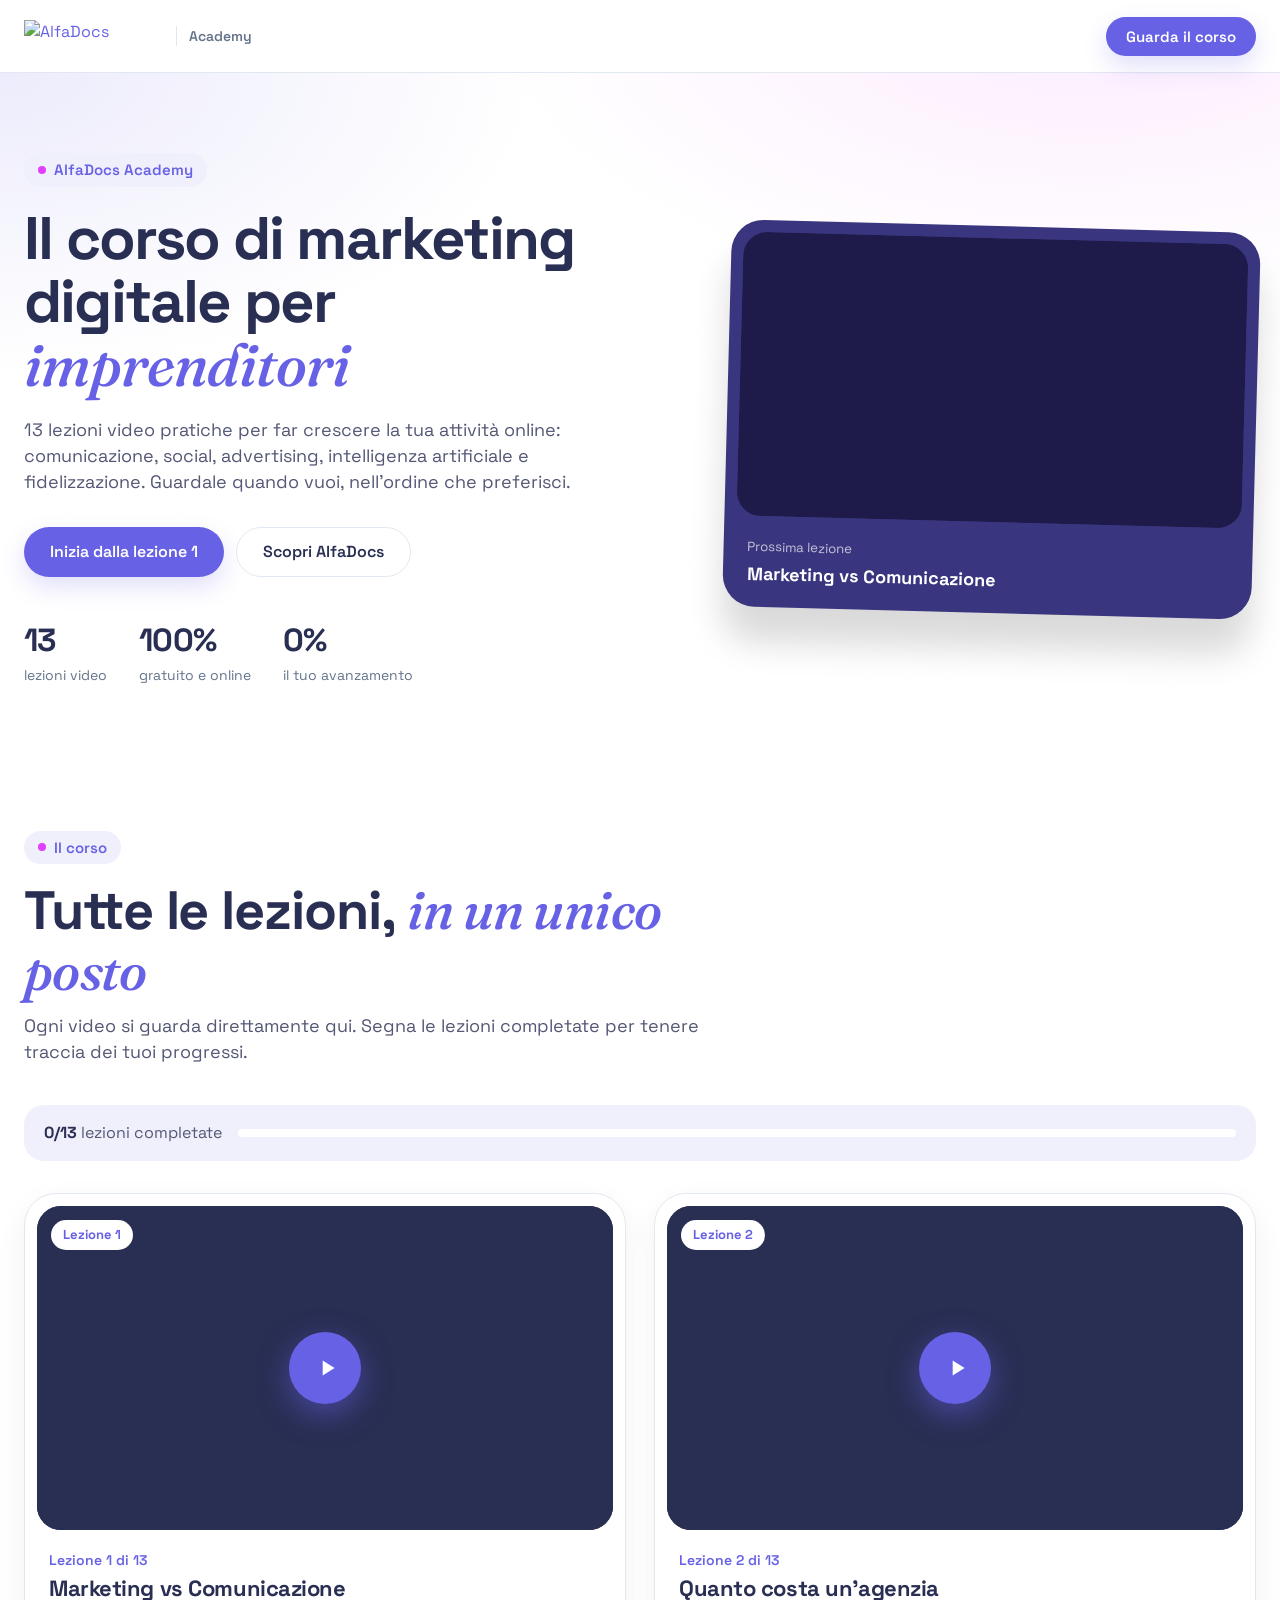
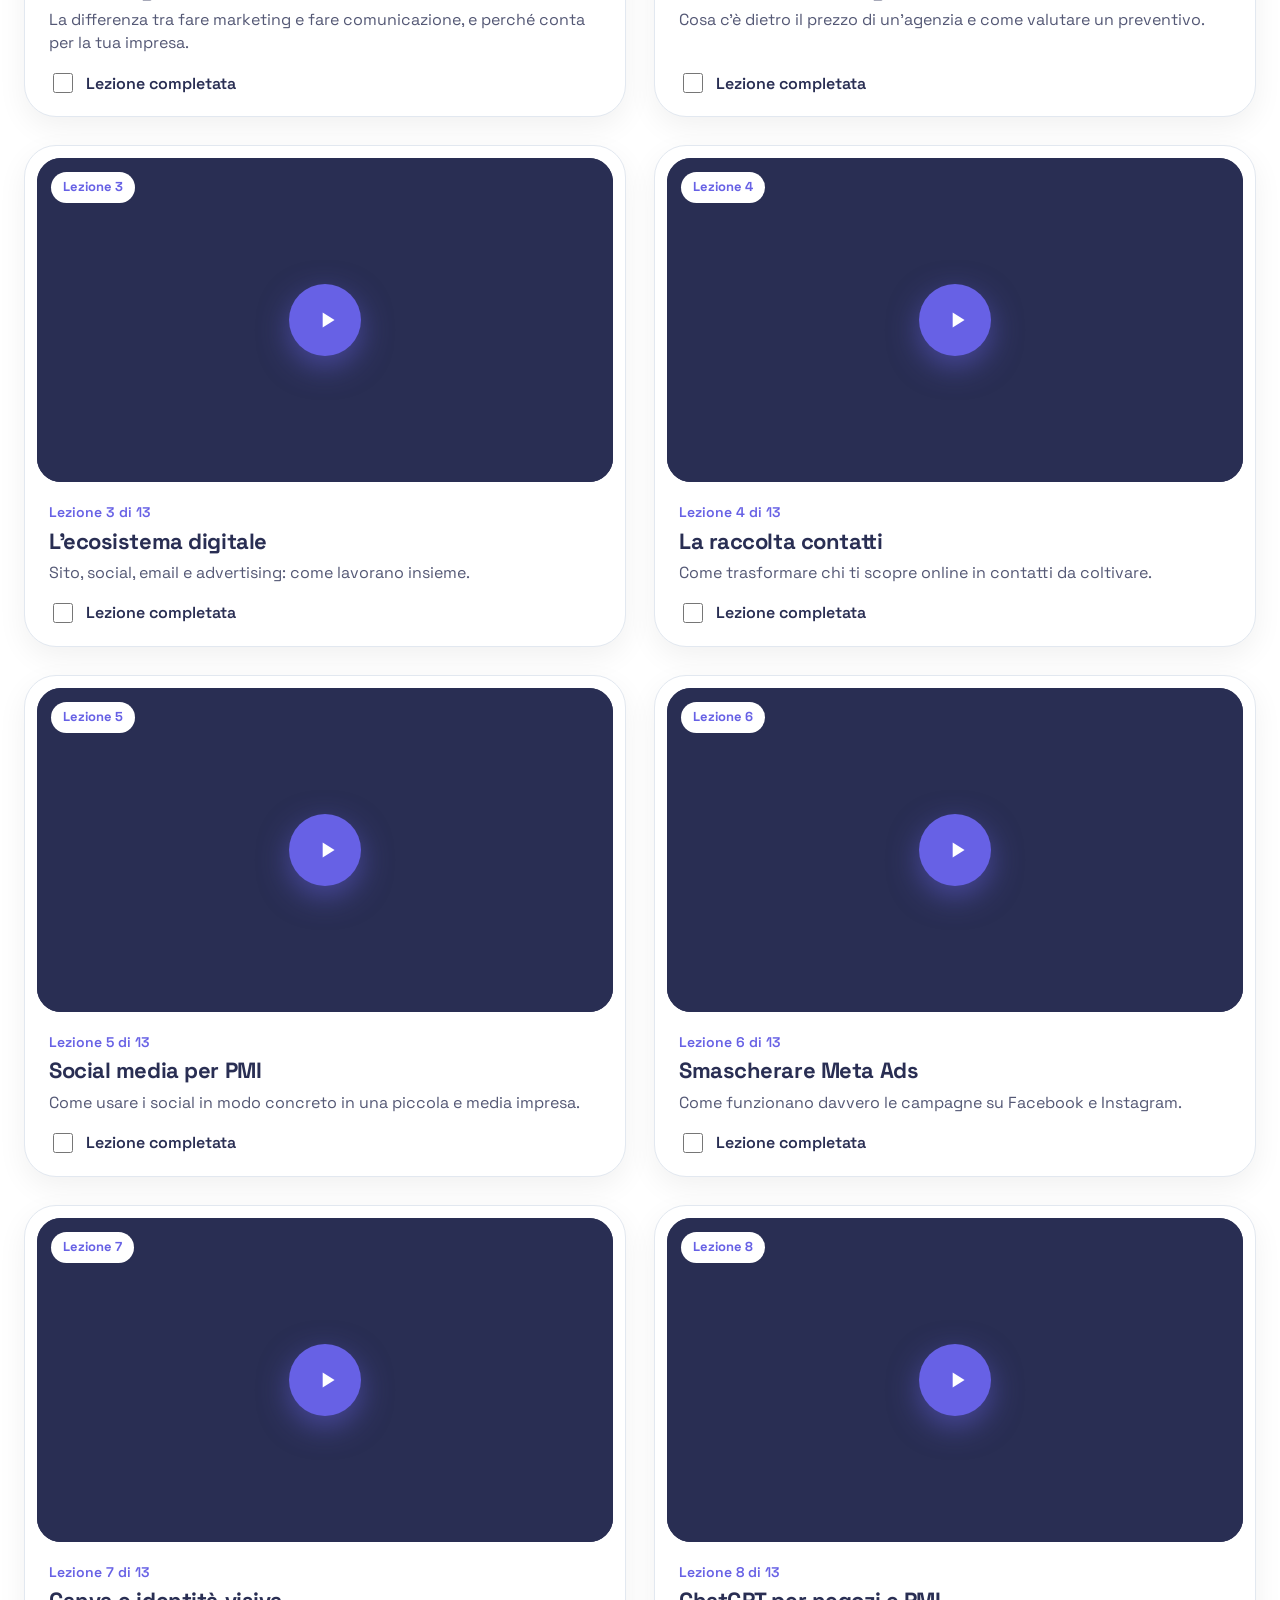
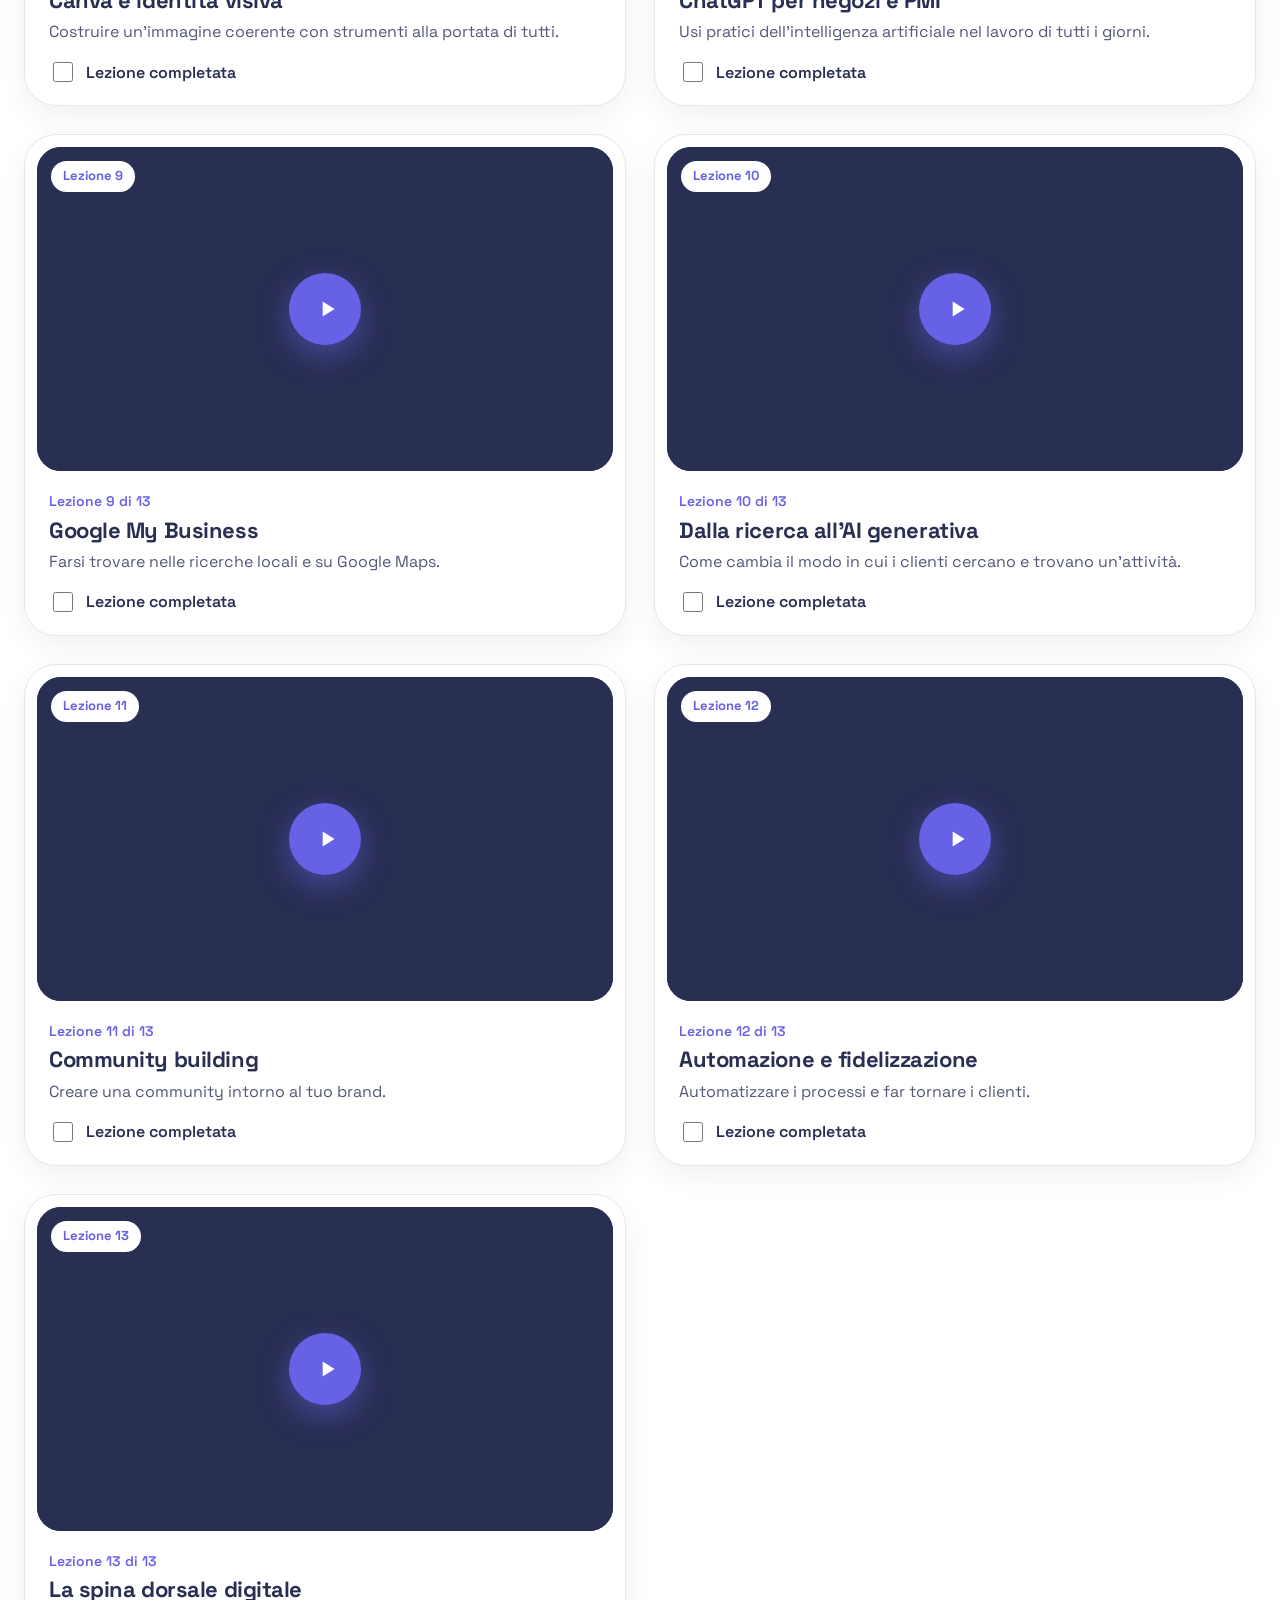
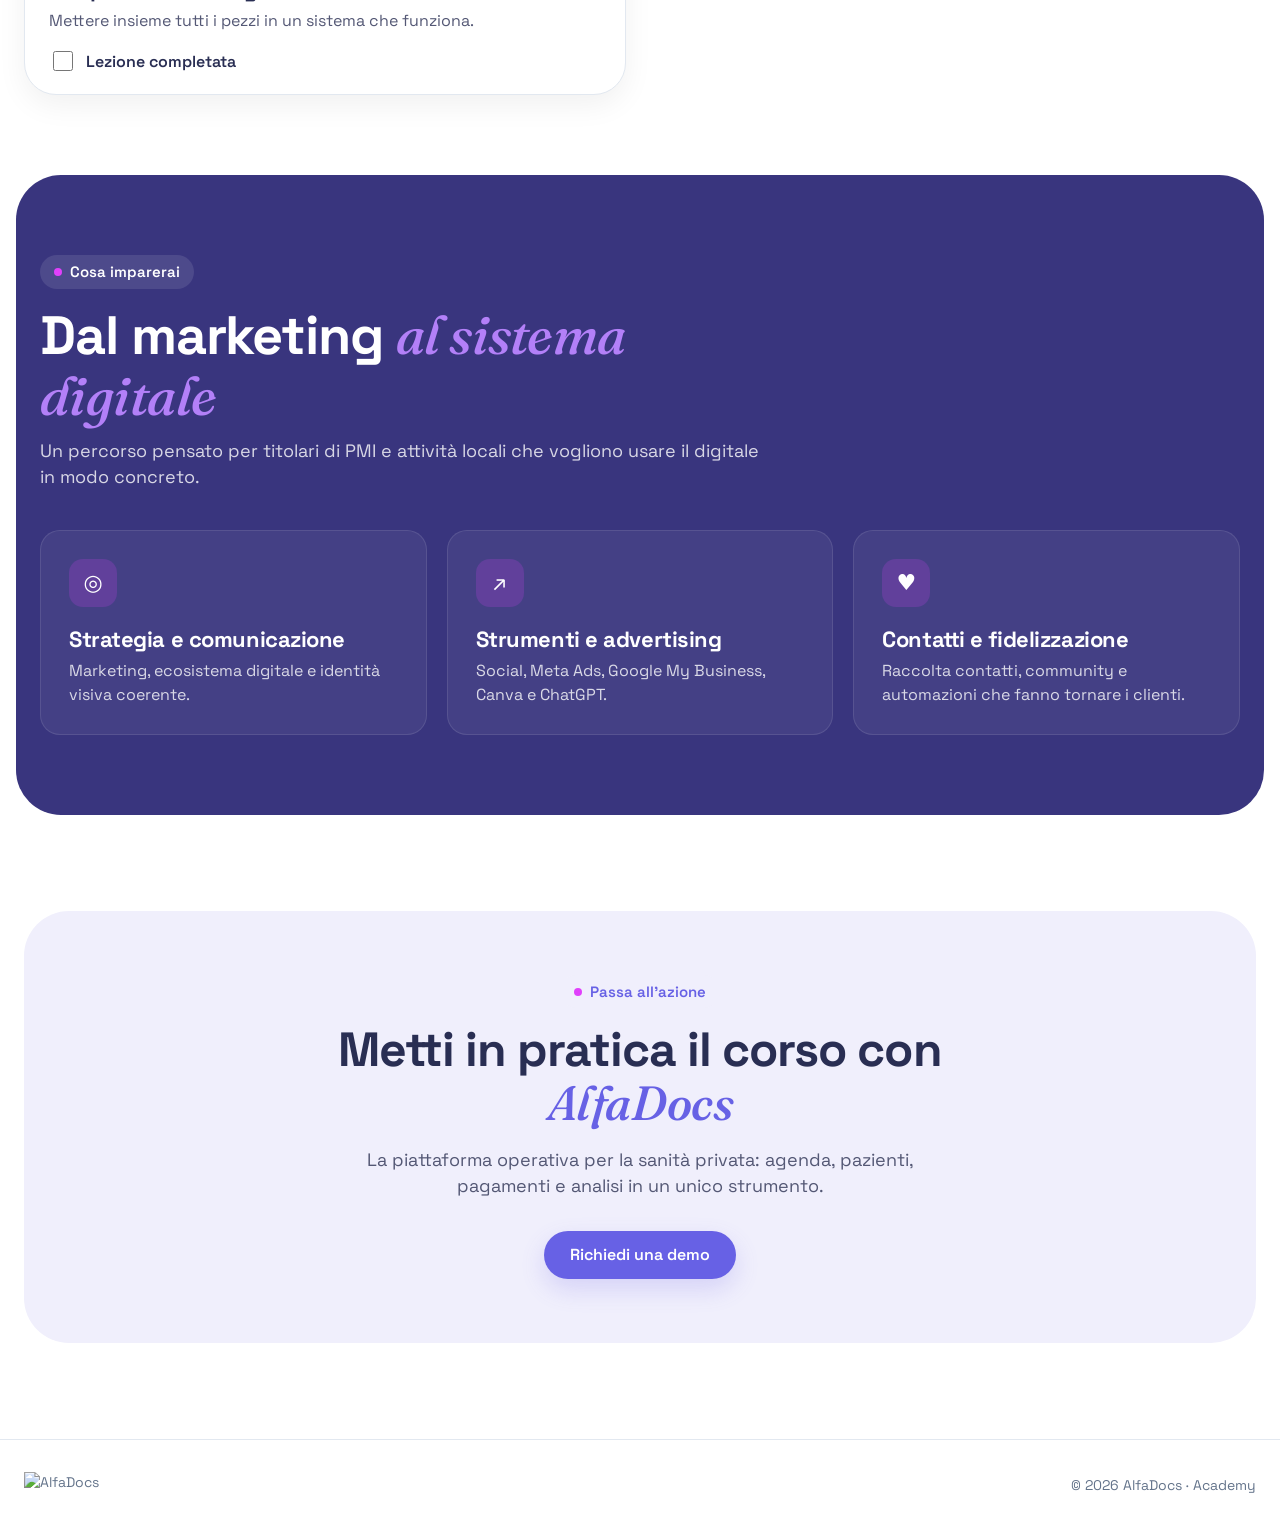
==== index.html @ 6ca92288 "Add files via upload" ====
<!doctype html>
<html lang="it">
<head>
<meta charset="utf-8">
<meta name="viewport" content="width=device-width, initial-scale=1">
<title>AlfaDocs Academy · Corso per imprenditori</title>
<meta name="description" content="Il corso AlfaDocs per imprenditori: 13 lezioni video di marketing digitale in un'unica pagina.">
<link rel="preconnect" href="https://fonts.googleapis.com">
<link rel="preconnect" href="https://fonts.gstatic.com" crossorigin>
<link href="https://fonts.googleapis.com/css2?family=Fraunces:ital,opsz,wght@0,9..144,400..700;1,9..144,400..700&family=Space+Grotesk:wght@400;500;600;700&display=swap" rel="stylesheet">
<style>
/* Design token presi da alfadocs.com (template_theme.min.css) */
:root{
  --ad-primary:#6761e5; --ad-accent:#e040fb; --ad-hover:#b380f8;
  --ad-navy:#292e53; --ad-deep-purple:#39357e; --ad-lilac-bg:#f0effc;
  --ad-text-body:#545875; --ad-text-muted:#64748b; --ad-border:#e2e8f0;
  --font-sans:"Space Grotesk",ui-sans-serif,system-ui,-apple-system,sans-serif;
  --font-serif:"Fraunces",ui-serif,Georgia,serif;
  --radius-sm:8px; --radius-md:15px; --radius-lg:20px; --radius-xl:32px; --radius-section:45px;
  --shadow-card:0 10px 30px rgba(0,0,0,.06); --shadow-hover:0 20px 40px rgba(103,97,229,.12);
  --shadow-hero:0 35px 35px rgba(0,0,0,.15); --shadow-cta:0 10px 25px rgba(103,97,229,.2);
  --ease-out:cubic-bezier(.16,1,.3,1); --container:1280px;
}
*,*::before,*::after{box-sizing:border-box}
html{scroll-behavior:smooth}
body{margin:0;background:#fff;color:var(--ad-text-body);font-family:var(--font-sans);font-size:16px;line-height:1.45;-webkit-font-smoothing:antialiased;overflow-x:hidden}
img{display:block;max-width:100%;height:auto}
a{color:var(--ad-primary);text-decoration:none}
h1,h2,h3{color:var(--ad-navy);font-weight:700;letter-spacing:-.02em;line-height:1.1;margin:0}
em.serif{font-family:var(--font-serif);font-style:italic;font-weight:500;color:var(--ad-primary);letter-spacing:-.01em}
.container{max-width:var(--container);margin:0 auto;padding:0 24px}
.eyebrow{display:inline-flex;align-items:center;gap:8px;font-size:15px;font-weight:600;color:var(--ad-primary);background:var(--ad-lilac-bg);padding:6px 14px;border-radius:999px}
.eyebrow::before{content:"";width:8px;height:8px;border-radius:50%;background:var(--ad-accent)}
.btn{display:inline-flex;align-items:center;justify-content:center;gap:8px;font:600 16px/1 var(--font-sans);padding:16px 26px;border-radius:999px;border:0;cursor:pointer;transition:background .25s,transform .25s var(--ease-out),box-shadow .25s}
.btn--primary{background:var(--ad-primary);color:#fff;box-shadow:var(--shadow-cta)}
.btn--primary:hover{background:var(--ad-hover);color:#fff;transform:translateY(-2px)}
.btn--ghost{background:#fff;color:var(--ad-navy);border:1px solid var(--ad-border)}
.btn--ghost:hover{background:var(--ad-lilac-bg)}
.btn--light{background:#fff;color:var(--ad-deep-purple)}
.btn--light:hover{background:var(--ad-lilac-bg)}
:focus-visible{outline:2px solid var(--ad-primary);outline-offset:3px;border-radius:var(--radius-sm)}

/* Header */
.header{position:sticky;top:0;z-index:50;background:rgba(255,255,255,.9);backdrop-filter:blur(10px);border-bottom:1px solid var(--ad-border)}
.header__inner{display:flex;align-items:center;justify-content:space-between;height:72px}
.header__brand{display:flex;align-items:center;gap:12px}
.header__brand span{font-size:14px;font-weight:600;color:var(--ad-text-muted);padding-left:12px;border-left:1px solid var(--ad-border)}
.header .btn{padding:12px 20px;font-size:15px}

/* Hero */
.hero{padding:80px 0 64px;background:radial-gradient(1000px 500px at 85% -10%,rgba(224,64,251,.10),transparent 60%),radial-gradient(900px 500px at 0% 0%,rgba(103,97,229,.12),transparent 60%)}
.hero__grid{display:grid;grid-template-columns:1.1fr .9fr;gap:56px;align-items:center}
.hero h1{font-size:clamp(40px,6vw,60px);line-height:1.05;letter-spacing:-.03em;margin:20px 0}
.hero p.lead{font-size:18px;max-width:560px;margin:0 0 32px}
.hero__ctas{display:flex;flex-wrap:wrap;gap:12px}
.stats{display:flex;flex-wrap:wrap;gap:32px;margin-top:40px}
.stat strong{display:block;font-size:32px;color:var(--ad-navy);letter-spacing:-.02em}
.stat span{font-size:14px;color:var(--ad-text-muted)}
.hero__card{background:var(--ad-deep-purple);border-radius:var(--radius-xl);padding:12px;box-shadow:var(--shadow-hero);transform:rotate(1.5deg)}
.hero__card .thumb{border-radius:24px;overflow:hidden;aspect-ratio:16/9;background:#1e1b4b center/cover no-repeat;position:relative}
.hero__card .meta{color:#fff;padding:18px 12px 8px}
.hero__card .meta small{color:rgba(255,255,255,.7)}
.hero__card .meta b{display:block;font-size:18px;margin-top:4px}

/* Corso */
.course{padding:80px 0}
.section-head{max-width:720px;margin-bottom:40px}
.section-head h2{font-size:clamp(32px,4.5vw,54px);margin:16px 0 12px}
.section-head p{font-size:18px;margin:0}
.course__bar{display:flex;flex-wrap:wrap;gap:16px;align-items:center;justify-content:space-between;background:var(--ad-lilac-bg);border-radius:var(--radius-lg);padding:16px 20px;margin-bottom:32px}
.course__bar b{color:var(--ad-navy)}
.progress{flex:1;min-width:160px;height:8px;background:#fff;border-radius:999px;overflow:hidden}
.progress div{height:100%;width:0;background:linear-gradient(90deg,var(--ad-primary),var(--ad-accent));transition:width .5s var(--ease-out)}
.grid{list-style:none;margin:0;padding:0;display:grid;grid-template-columns:repeat(2,minmax(0,1fr));gap:28px}
.card{background:#fff;border:1px solid var(--ad-border);border-radius:var(--radius-xl);padding:12px;box-shadow:var(--shadow-card);transition:box-shadow .25s,border-color .25s;display:flex;flex-direction:column;height:100%}
.card:hover{box-shadow:var(--shadow-hover)}
.card.done{border-color:var(--ad-hover)}
.video{position:relative;aspect-ratio:16/9;border-radius:24px;overflow:hidden;background:var(--ad-navy)}
.video iframe{position:absolute;inset:0;width:100%;height:100%;border:0}
.facade{position:absolute;inset:0;width:100%;height:100%;padding:0;border:0;cursor:pointer;background:var(--ad-navy) center/cover no-repeat}
.facade::after{content:"";position:absolute;inset:0;background:linear-gradient(180deg,rgba(41,46,83,0) 40%,rgba(41,46,83,.55))}
.play{position:absolute;z-index:1;left:50%;top:50%;width:72px;height:72px;margin:-36px 0 0 -36px;border-radius:50%;background:var(--ad-primary);box-shadow:0 10px 30px rgba(103,97,229,.5);display:grid;place-items:center;transition:transform .25s var(--ease-out),background .25s}
.play svg{width:26px;height:26px;fill:#fff;margin-left:4px}
.facade:hover .play{transform:scale(1.08);background:var(--ad-accent)}
.badge{position:absolute;z-index:1;left:14px;top:14px;background:#fff;color:var(--ad-primary);font-weight:700;font-size:13px;padding:6px 12px;border-radius:999px}
.placeholder{position:absolute;inset:0;display:grid;place-items:center;text-align:center;color:#fff;padding:24px;background:linear-gradient(135deg,var(--ad-deep-purple),var(--ad-primary))}
.placeholder b{display:block;font-size:18px;margin-bottom:4px}
.placeholder span{color:rgba(255,255,255,.75);font-size:14px}
.card__body{padding:20px 12px 8px;display:flex;flex-direction:column;flex:1}
.card__tag{font-size:14px;font-weight:600;color:var(--ad-primary)}
.card__body h3{font-size:22px;margin:6px 0 8px}
.card__body p{margin:0 0 16px;flex:1}
.check{display:inline-flex;align-items:center;gap:10px;font-weight:600;color:var(--ad-navy);cursor:pointer;user-select:none}
.check input{width:20px;height:20px;accent-color:var(--ad-primary);cursor:pointer}
/* Pillars dark */
.pillars{margin:0 16px;background:var(--ad-deep-purple);border-radius:var(--radius-section);padding:80px 0;color:rgba(255,255,255,.8)}
.pillars h2{color:#fff}
.pillars .section-head p{color:rgba(255,255,255,.8)}
.pillars em.serif{color:var(--ad-hover)}
.pillars .eyebrow{background:rgba(255,255,255,.1);color:#fff}
.pillars__grid{display:grid;grid-template-columns:repeat(3,1fr);gap:20px}
.pillar{background:rgba(255,255,255,.06);border:1px solid rgba(255,255,255,.1);border-radius:var(--radius-lg);padding:28px}
.pillar .ico{width:48px;height:48px;border-radius:14px;display:grid;place-items:center;background:rgba(224,64,251,.18);color:#fff;font-size:22px;margin-bottom:20px}
.pillar h3{color:#fff;font-size:22px;margin-bottom:8px}
.pillar p{margin:0}

/* CTA */
.cta{padding:96px 0}
.cta__box{background:var(--ad-lilac-bg);border-radius:var(--radius-section);padding:64px 48px;text-align:center}
.cta__box h2{font-size:clamp(30px,4.5vw,48px);margin:16px auto;max-width:760px}
.cta__box p{font-size:18px;max-width:600px;margin:0 auto 32px}
.footer{border-top:1px solid var(--ad-border);padding:32px 0;font-size:14px;color:var(--ad-text-muted)}
.footer .container{display:flex;flex-wrap:wrap;gap:16px;justify-content:space-between;align-items:center}

@media (max-width:1024px){
  .hero__grid{grid-template-columns:1fr}
  .grid{grid-template-columns:1fr}
  .hero__card{transform:none;max-width:560px}
  .pillars__grid{grid-template-columns:1fr}
}
@media (max-width:640px){
  .container{padding:0 16px}
  .hero{padding:48px 0 40px}
  .header__brand span{display:none}
  .course{padding:56px 0}
  .pillars{margin:0 8px;padding:56px 0;border-radius:32px}
  .cta{padding:56px 0}
  .cta__box{padding:40px 20px;border-radius:32px}
  .play{width:60px;height:60px;margin:-30px 0 0 -30px}
}
@media (prefers-reduced-motion:reduce){*{transition:none!important;scroll-behavior:auto!important}}
</style>
</head>
<body>

<header class="header">
  <div class="container header__inner">
    <a class="header__brand" href="https://www.alfadocs.com/" aria-label="AlfaDocs">
      <img src="https://www.alfadocs.com/hubfs/Alfadocs%20Rebrand/Alfadocs_Logo_Main.svg" alt="AlfaDocs" width="140" height="32">
      <span>Academy</span>
    </a>
    <a class="btn btn--primary" href="#corso">Guarda il corso</a>
  </div>
</header>

<main>
  <section class="hero">
    <div class="container hero__grid">
      <div>
        <span class="eyebrow">AlfaDocs Academy</span>
        <h1>Il corso di marketing digitale per <em class="serif">imprenditori</em></h1>
        <p class="lead">13 lezioni video pratiche per far crescere la tua attività online: comunicazione, social, advertising, intelligenza artificiale e fidelizzazione. Guardale quando vuoi, nell'ordine che preferisci.</p>
        <div class="hero__ctas">
          <a class="btn btn--primary" href="#corso" data-start>Inizia dalla lezione 1</a>
          <a class="btn btn--ghost" href="https://www.alfadocs.com/">Scopri AlfaDocs</a>
        </div>
        <div class="stats">
          <div class="stat"><strong id="stat-lessons">–</strong><span>lezioni video</span></div>
          <div class="stat"><strong>100%</strong><span>gratuito e online</span></div>
          <div class="stat"><strong id="stat-progress">0%</strong><span>il tuo avanzamento</span></div>
        </div>
      </div>
      <div class="hero__card" aria-hidden="true">
        <div class="thumb" id="hero-thumb"></div>
        <div class="meta"><small>Prossima lezione</small><b id="hero-next">–</b></div>
      </div>
    </div>
  </section>

  <section class="course" id="corso">
    <div class="container">
      <div class="section-head">
        <span class="eyebrow">Il corso</span>
        <h2>Tutte le lezioni, <em class="serif">in un unico posto</em></h2>
        <p>Ogni video si guarda direttamente qui. Segna le lezioni completate per tenere traccia dei tuoi progressi.</p>
      </div>
      <div class="course__bar">
        <span><b id="count">0/0</b> lezioni completate</span>
        <div class="progress" aria-hidden="true"><div id="bar"></div></div>
      </div>
      <ol class="grid" id="grid"></ol>
    </div>
  </section>
  <section class="pillars">
    <div class="container">
      <div class="section-head">
        <span class="eyebrow">Cosa imparerai</span>
        <h2>Dal marketing <em class="serif">al sistema digitale</em></h2>
        <p>Un percorso pensato per titolari di PMI e attività locali che vogliono usare il digitale in modo concreto.</p>
      </div>
      <div class="pillars__grid">
        <div class="pillar"><div class="ico">◎</div><h3>Strategia e comunicazione</h3><p>Marketing, ecosistema digitale e identità visiva coerente.</p></div>
        <div class="pillar"><div class="ico">↗</div><h3>Strumenti e advertising</h3><p>Social, Meta Ads, Google My Business, Canva e ChatGPT.</p></div>
        <div class="pillar"><div class="ico">♥</div><h3>Contatti e fidelizzazione</h3><p>Raccolta contatti, community e automazioni che fanno tornare i clienti.</p></div>
      </div>
    </div>
  </section>

  <section class="cta">
    <div class="container">
      <div class="cta__box">
        <span class="eyebrow">Passa all'azione</span>
        <h2>Metti in pratica il corso con <em class="serif">AlfaDocs</em></h2>
        <p>La piattaforma operativa per la sanità privata: agenda, pazienti, pagamenti e analisi in un unico strumento.</p>
        <a class="btn btn--primary" href="https://www.alfadocs.com/">Richiedi una demo</a>
      </div>
    </div>
  </section>
</main>

<footer class="footer">
  <div class="container">
    <img src="https://www.alfadocs.com/hubfs/Alfadocs%20Rebrand/Alfadocs_Logo_Main.svg" alt="AlfaDocs" width="110" height="25">
    <span>© <span id="year"></span> AlfaDocs · Academy</span>
  </div>
</footer>

<script>
/* ============================================================
   LEZIONI DEL CORSO — modifica solo questo elenco.
   id: l'ID del video YouTube (la parte dopo "v=" o dopo "youtu.be/")
       es. https://www.youtube.com/watch?v=ABCDEFGHIJK  ->  "ABCDEFGHIJK"
   I video "non in elenco" funzionano; quelli "privati" no.
   ============================================================ */
const LESSONS = [
  { id: "YN0ccSHU9pQ", title: "Marketing vs Comunicazione", duration: "", description: "La differenza tra fare marketing e fare comunicazione, e perché conta per la tua impresa." },
  { id: "W0yo2KOI7Ik", title: "Quanto costa un'agenzia", duration: "", description: "Cosa c'è dietro il prezzo di un'agenzia e come valutare un preventivo." },
  { id: "lwE8pC2Z9is", title: "L'ecosistema digitale", duration: "", description: "Sito, social, email e advertising: come lavorano insieme." },
  { id: "egySHQD2kLo", title: "La raccolta contatti", duration: "", description: "Come trasformare chi ti scopre online in contatti da coltivare." },
  { id: "YTBd9Xpy2u0", title: "Social media per PMI", duration: "", description: "Come usare i social in modo concreto in una piccola e media impresa." },
  { id: "eIqXXx93WxU", title: "Smascherare Meta Ads", duration: "", description: "Come funzionano davvero le campagne su Facebook e Instagram." },
  { id: "XLMX_RFqfK8", title: "Canva e identità visiva", duration: "", description: "Costruire un'immagine coerente con strumenti alla portata di tutti." },
  { id: "kPLDqYOPXQQ", title: "ChatGPT per negozi e PMI", duration: "", description: "Usi pratici dell'intelligenza artificiale nel lavoro di tutti i giorni." },
  { id: "CL1L7kuJYFw", title: "Google My Business", duration: "", description: "Farsi trovare nelle ricerche locali e su Google Maps." },
  { id: "V1Ebas5VrWQ", title: "Dalla ricerca all'AI generativa", duration: "", description: "Come cambia il modo in cui i clienti cercano e trovano un'attività." },
  { id: "6n1xPX2LfcY", title: "Community building", duration: "", description: "Creare una community intorno al tuo brand." },
  { id: "L3tp2fR-g2Q", title: "Automazione e fidelizzazione", duration: "", description: "Automatizzare i processi e far tornare i clienti." },
  { id: "EyTGqEh_aZA", title: "La spina dorsale digitale", duration: "", description: "Mettere insieme tutti i pezzi in un sistema che funziona." },
];

(function () {
  const $ = (s) => document.querySelector(s);
  const KEY = "alfadocs-academy-done";
  let done = {};
  try { done = JSON.parse(localStorage.getItem(KEY)) || {}; } catch (e) {}
  const save = () => { try { localStorage.setItem(KEY, JSON.stringify(done)); } catch (e) {} };
  const keyOf = (i) => LESSONS[i].id || "idx" + i;
  const thumb = (id) => `https://i.ytimg.com/vi/${id}/hqdefault.jpg`;

  // Mostra il player YouTube al posto dell'anteprima
  function play(i) {
    const l = LESSONS[i];
    const box = document.querySelector(`.card[data-i="${i}"] .video`);
    const f = document.createElement("iframe");
    f.src = `https://www.youtube-nocookie.com/embed/${l.id}?autoplay=1&rel=0&modestbranding=1`;
    f.title = l.title;
    f.allow = "accelerometer; autoplay; clipboard-write; encrypted-media; gyroscope; picture-in-picture; web-share";
    f.allowFullscreen = true;
    box.querySelector(".facade").replaceWith(f);
  }

  function updateProgress() {
    const n = LESSONS.filter((_, i) => done[keyOf(i)]).length;
    const pct = LESSONS.length ? Math.round((n / LESSONS.length) * 100) : 0;
    $("#bar").style.width = pct + "%";
    $("#count").textContent = `${n}/${LESSONS.length}`;
    $("#stat-progress").textContent = pct + "%";
    $("#stat-lessons").textContent = LESSONS.length;
    const nextIdx = LESSONS.findIndex((_, i) => !done[keyOf(i)]);
    const nx = LESSONS[nextIdx === -1 ? 0 : nextIdx];
    $("#hero-next").textContent = nx ? nx.title : "–";
    $("#hero-thumb").style.backgroundImage = nx && nx.id ? `url(${thumb(nx.id)})` : "linear-gradient(135deg,#6761e5,#e040fb)";
    $("[data-start]").setAttribute("href", "#lezione-" + ((nextIdx === -1 ? 0 : nextIdx) + 1));
    $("[data-start]").textContent = n === 0 ? "Inizia dalla lezione 1" : "Riprendi il corso";
  }

  $("#grid").innerHTML = LESSONS.map((l, i) => `
    <li class="card" data-i="${i}" id="lezione-${i + 1}">
      <div class="video">
        ${l.id
          ? `<button type="button" class="facade" style="background-image:url(${thumb(l.id)})"><span class="play"><svg viewBox="0 0 24 24"><path d="M8 5v14l11-7z"/></svg></span></button>`
          : `<div class="placeholder"><div><b>Video in arrivo</b><span>Questa lezione sarà disponibile a breve.</span></div></div>`}
        <span class="badge">Lezione ${i + 1}</span>
      </div>
      <div class="card__body">
        <span class="card__tag">Lezione ${i + 1} di ${LESSONS.length}${l.duration ? " · " + l.duration : ""}</span>
        <h3></h3>
        <p></p>
        <label class="check"><input type="checkbox"> Lezione completata</label>
      </div>
    </li>`).join("");

  document.querySelectorAll(".card").forEach((card, i) => {
    const l = LESSONS[i];
    card.querySelector("h3").textContent = l.title;
    card.querySelector("p").textContent = l.description || "";
    const fac = card.querySelector(".facade");
    if (fac) { fac.setAttribute("aria-label", "Riproduci: " + l.title); fac.onclick = () => play(i); }
    const cb = card.querySelector("input");
    cb.checked = !!done[keyOf(i)];
    card.classList.toggle("done", cb.checked);
    cb.onchange = () => {
      if (cb.checked) done[keyOf(i)] = true; else delete done[keyOf(i)];
      card.classList.toggle("done", cb.checked);
      save(); updateProgress();
    };
  });

  $("#year").textContent = new Date().getFullYear();
  updateProgress();
})();
</script>
</body>
</html>
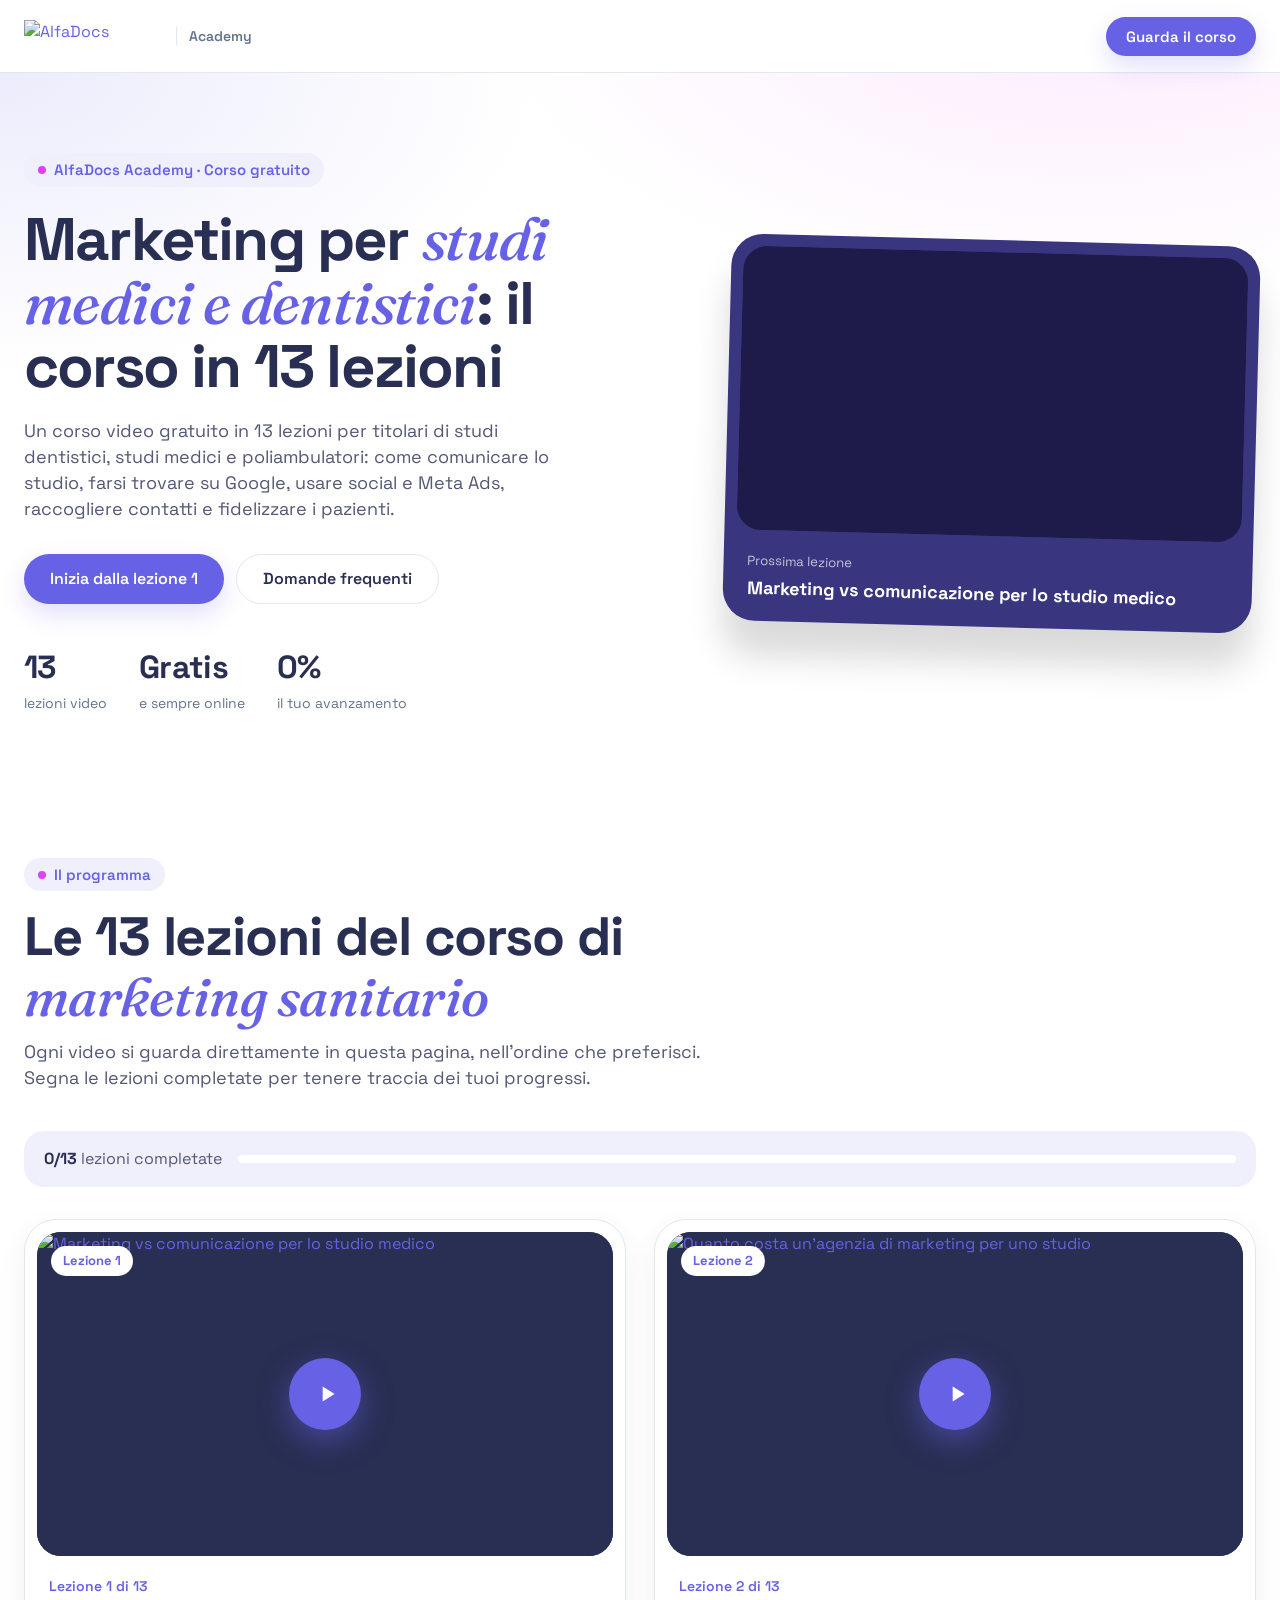
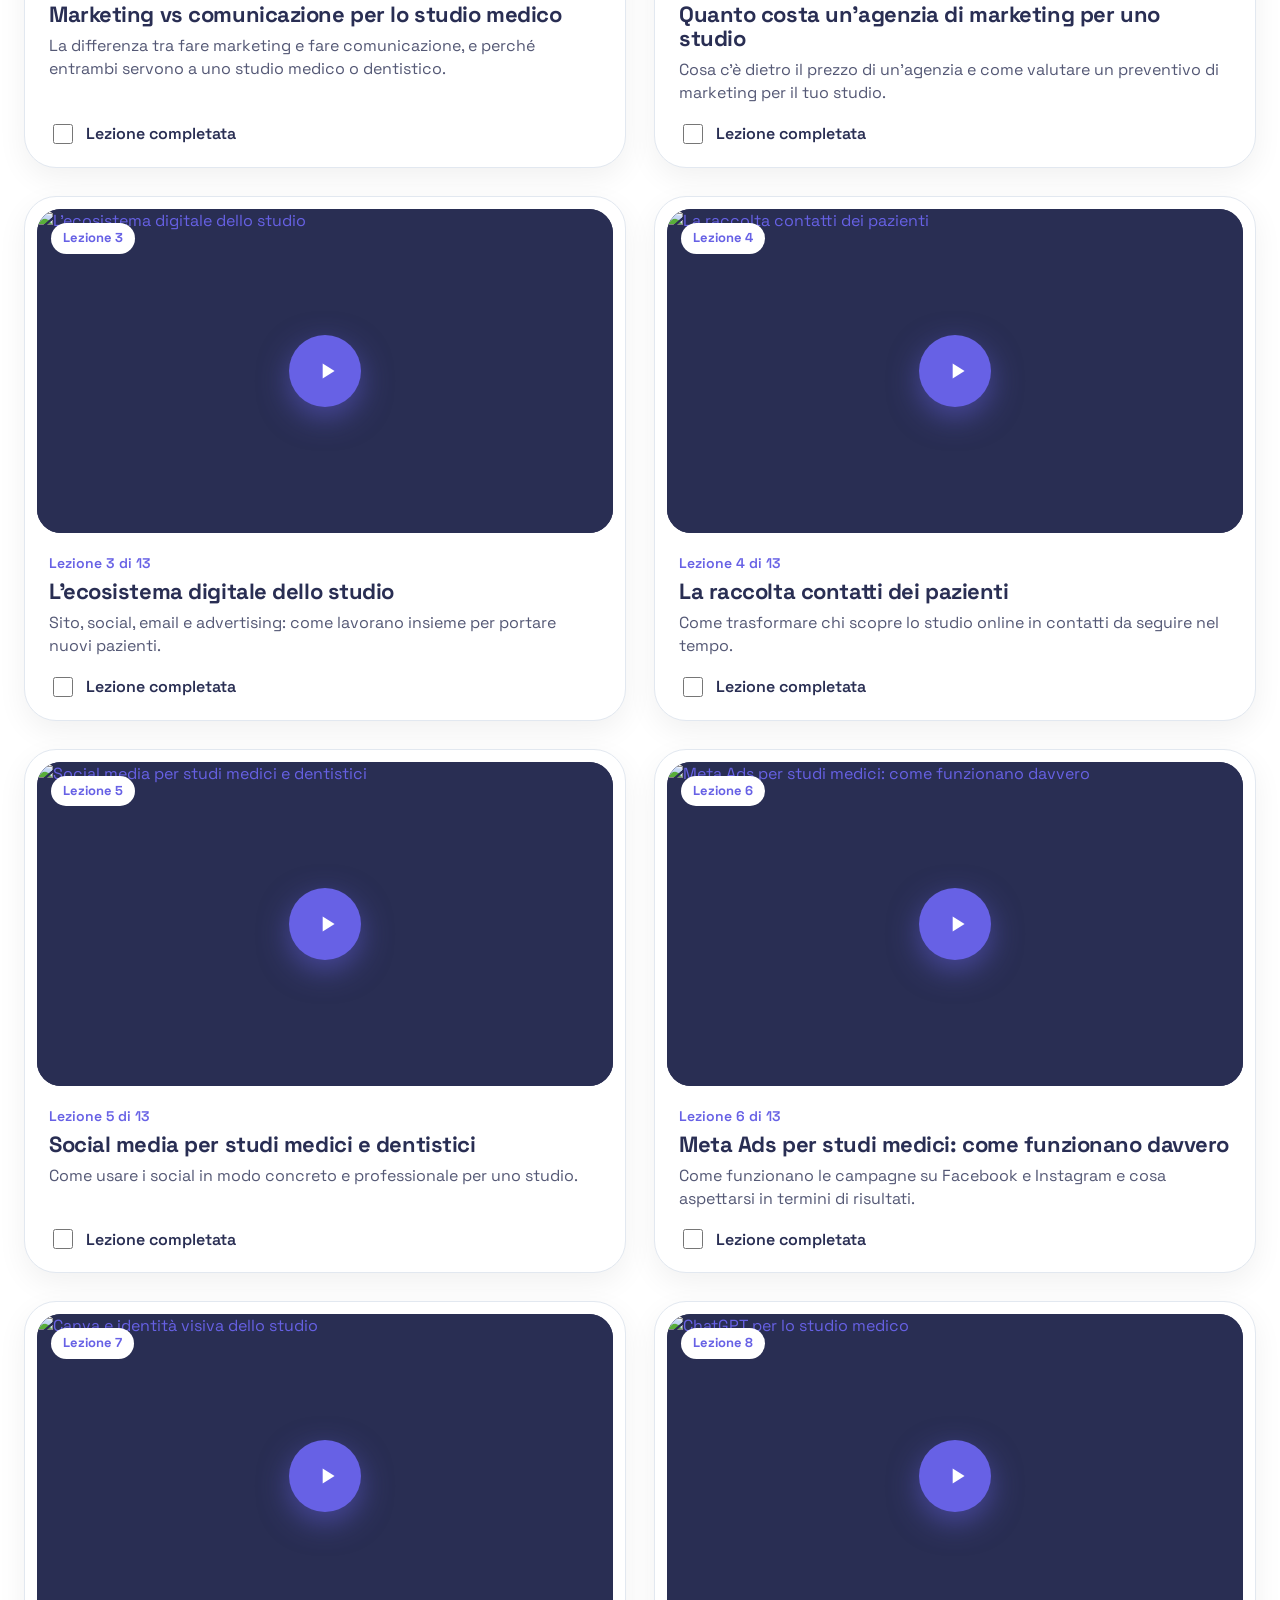
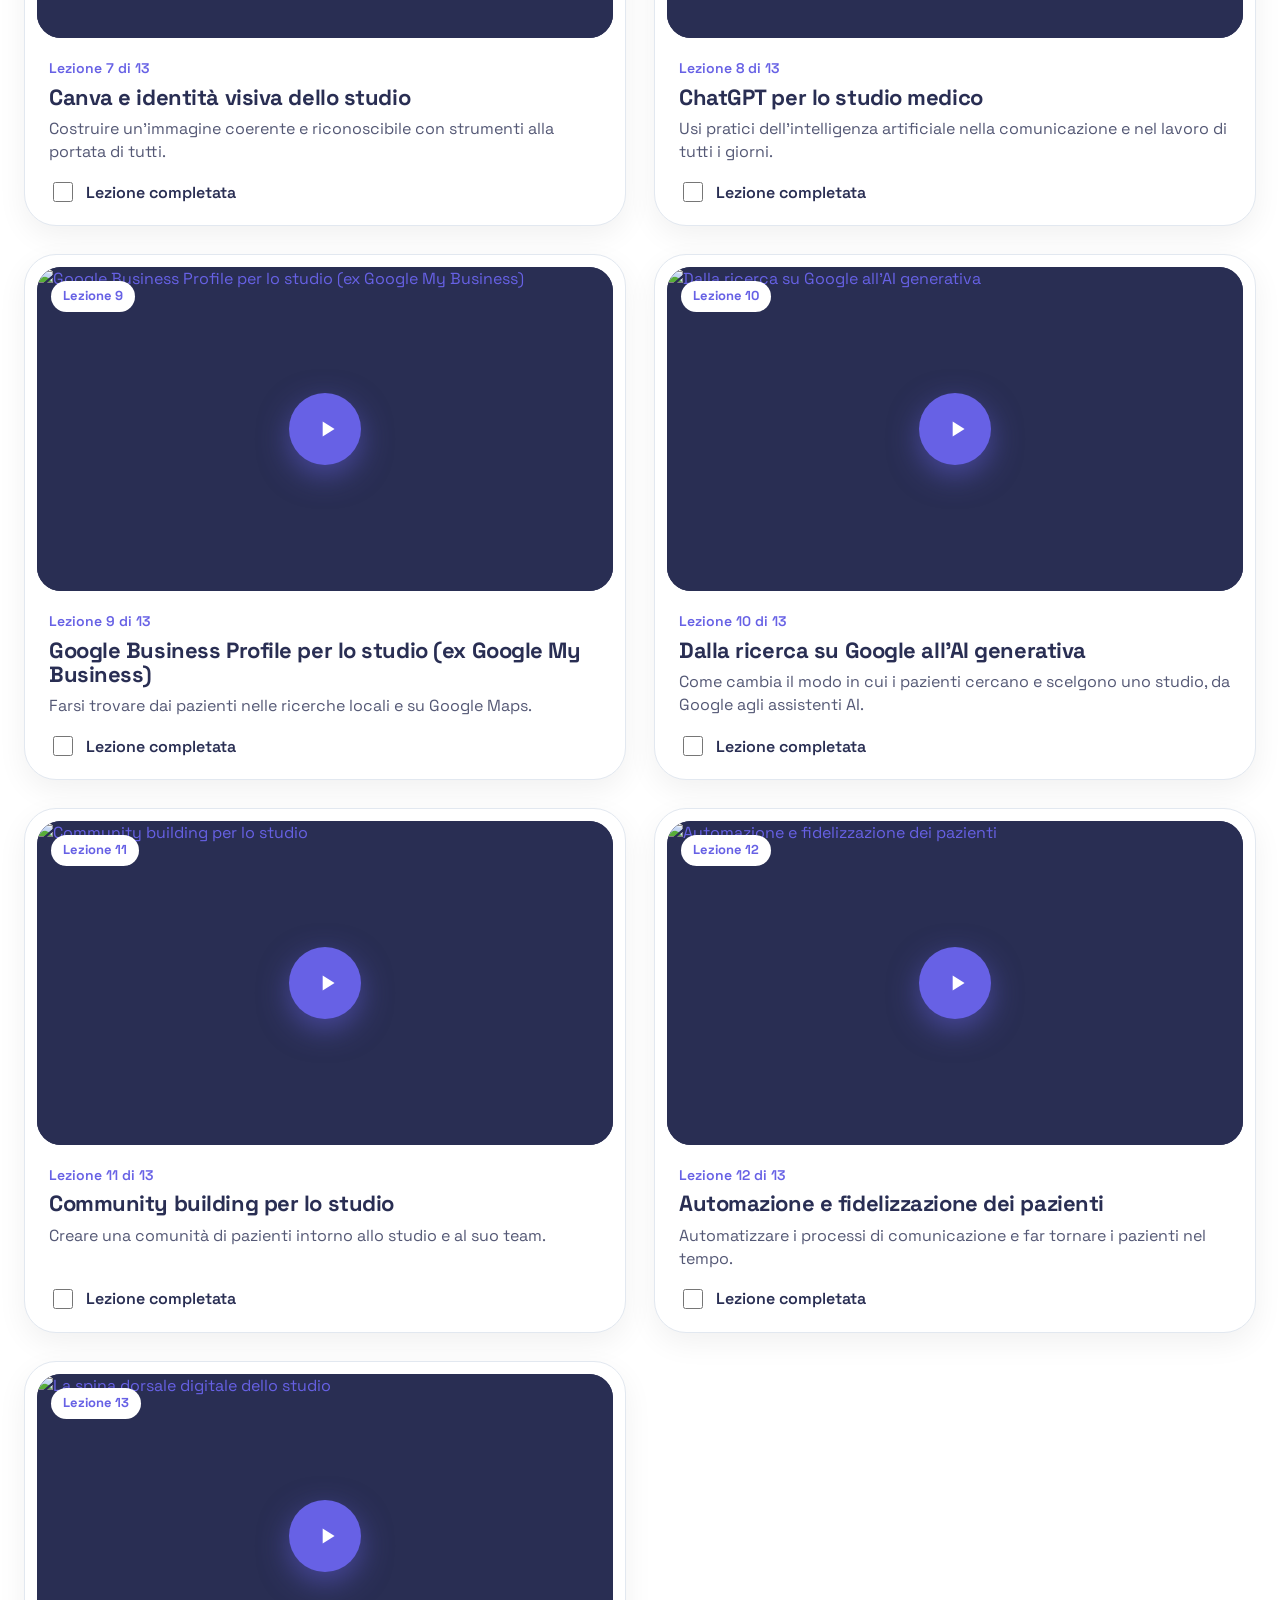
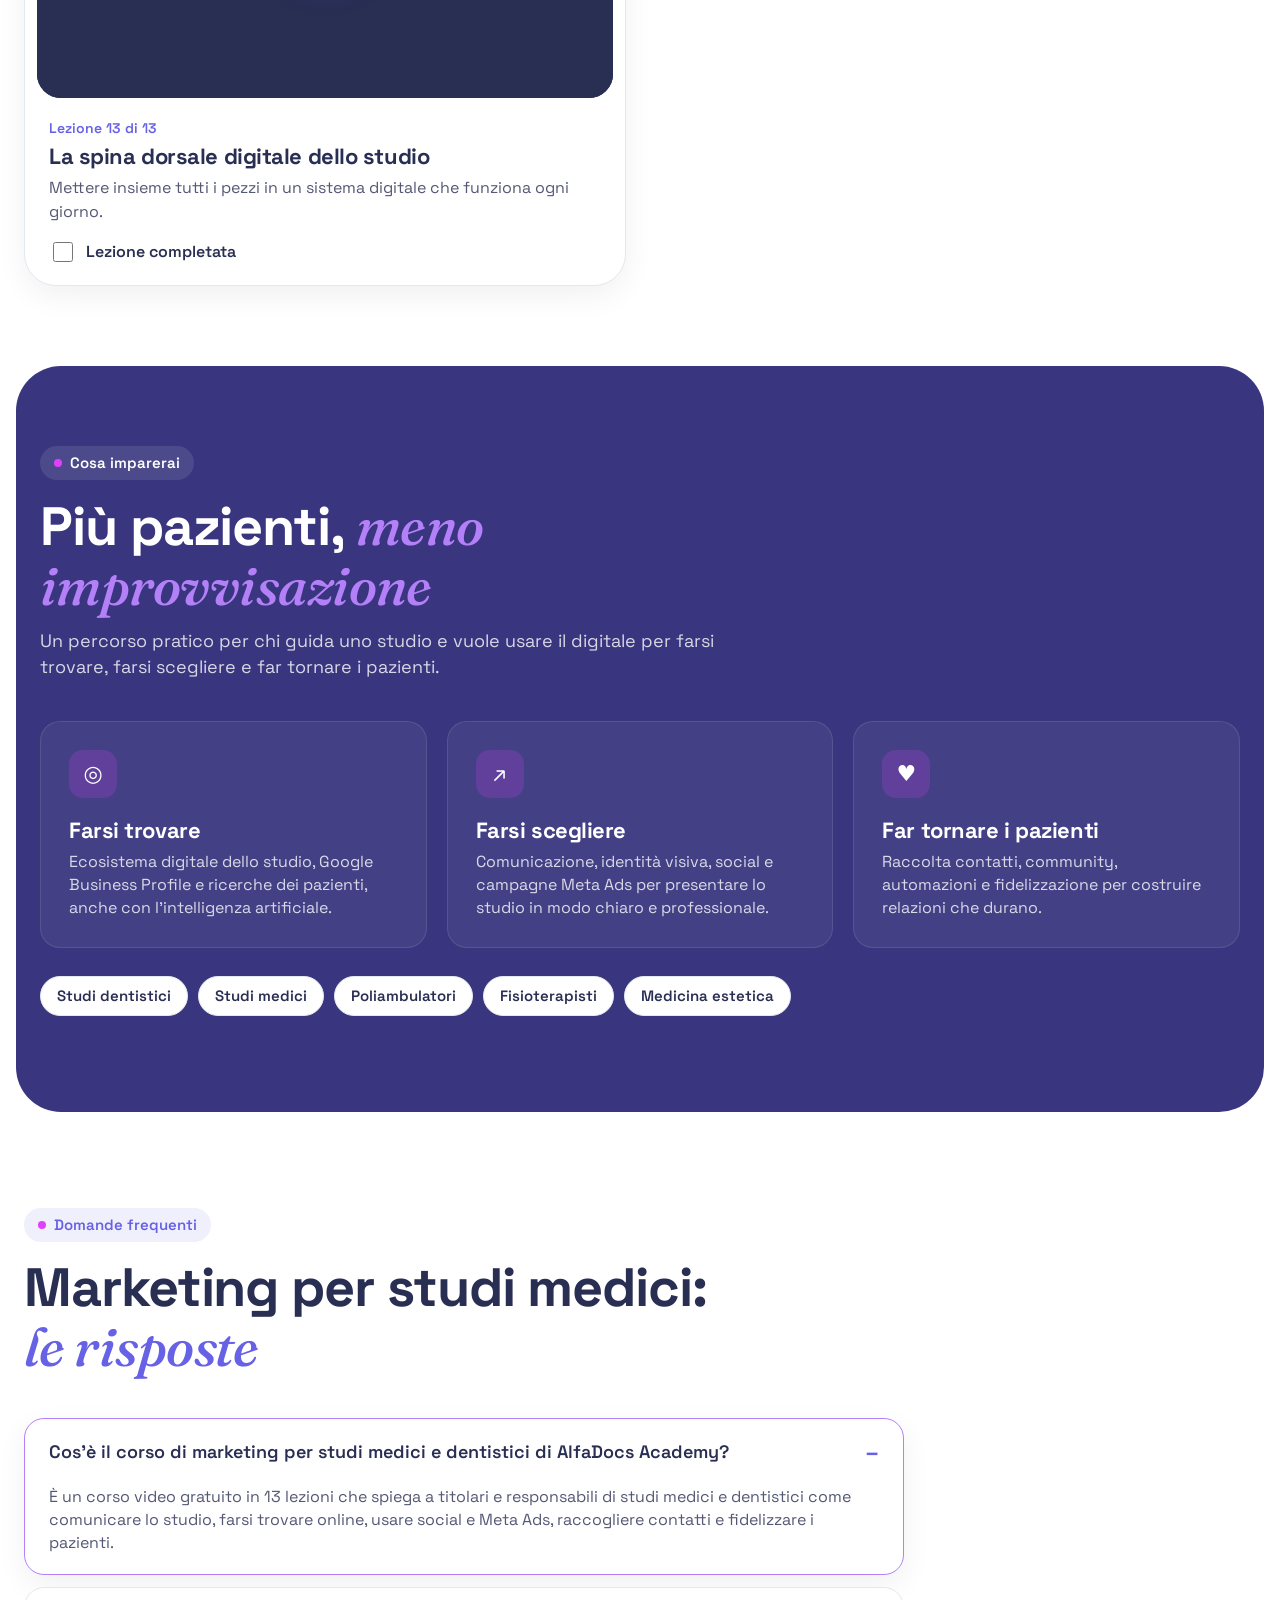
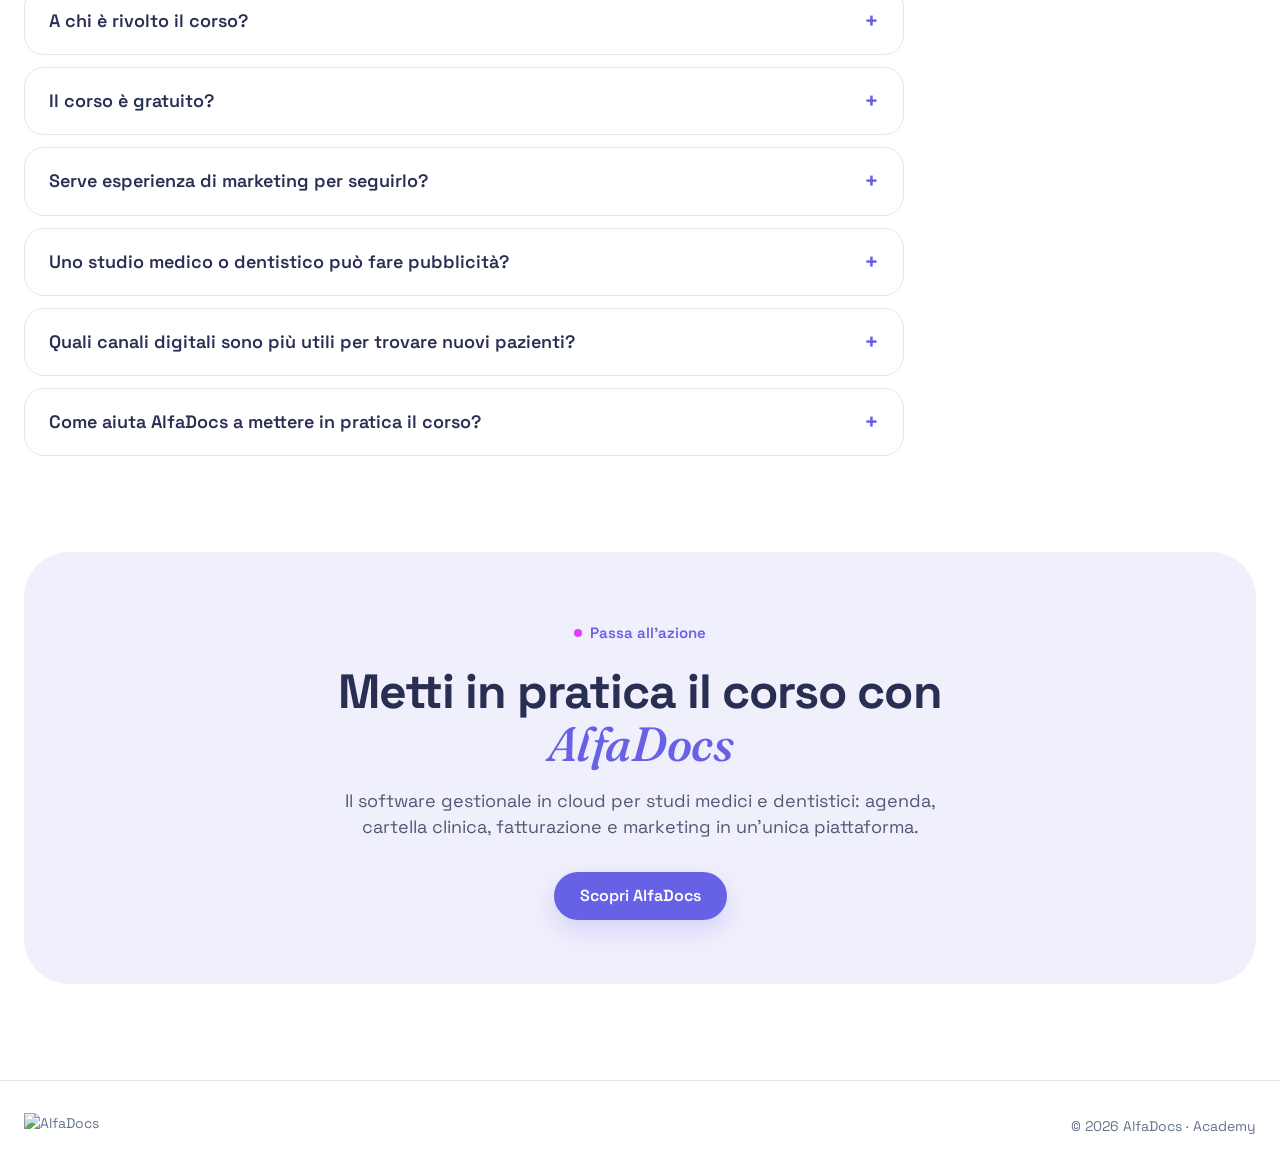
==== commit d7b54f54: "Add files via upload" ====
--- a/index.html
+++ b/index.html
@@ -3,11 +3,21 @@
 <head>
 <meta charset="utf-8">
 <meta name="viewport" content="width=device-width, initial-scale=1">
-<title>AlfaDocs Academy · Corso per imprenditori</title>
-<meta name="description" content="Il corso AlfaDocs per imprenditori: 13 lezioni video di marketing digitale in un'unica pagina.">
+<title>Marketing per studi medici e dentistici: corso gratuito | AlfaDocs Academy</title>
+<meta name="description" content="Corso gratuito in 13 video lezioni di marketing per studi medici e dentistici: farsi trovare su Google, social, Meta Ads, raccolta contatti e fidelizzazione pazienti.">
+<meta name="robots" content="index, follow, max-image-preview:large, max-video-preview:-1">
+<meta name="theme-color" content="#6761e5">
+<meta property="og:type" content="website">
+<meta property="og:locale" content="it_IT">
+<meta property="og:site_name" content="AlfaDocs Academy">
+<meta property="og:title" content="Marketing per studi medici e dentistici: corso gratuito | AlfaDocs Academy">
+<meta property="og:description" content="Corso gratuito in 13 video lezioni di marketing per studi medici e dentistici: farsi trovare su Google, social, Meta Ads, raccolta contatti e fidelizzazione pazienti.">
+<meta property="og:image" content="https://i.ytimg.com/vi/YN0ccSHU9pQ/hqdefault.jpg">
+<meta name="twitter:card" content="summary_large_image">
 <link rel="preconnect" href="https://fonts.googleapis.com">
 <link rel="preconnect" href="https://fonts.gstatic.com" crossorigin>
 <link href="https://fonts.googleapis.com/css2?family=Fraunces:ital,opsz,wght@0,9..144,400..700;1,9..144,400..700&family=Space+Grotesk:wght@400;500;600;700&display=swap" rel="stylesheet">
+<link rel="preconnect" href="https://i.ytimg.com">
 <style>
 /* Design token presi da alfadocs.com (template_theme.min.css) */
 :root{
@@ -77,7 +87,8 @@
 .card.done{border-color:var(--ad-hover)}
 .video{position:relative;aspect-ratio:16/9;border-radius:24px;overflow:hidden;background:var(--ad-navy)}
 .video iframe{position:absolute;inset:0;width:100%;height:100%;border:0}
-.facade{position:absolute;inset:0;width:100%;height:100%;padding:0;border:0;cursor:pointer;background:var(--ad-navy) center/cover no-repeat}
+.facade{position:absolute;inset:0;width:100%;height:100%;padding:0;border:0;cursor:pointer;background:var(--ad-navy)}
+.facade img{width:100%;height:100%;object-fit:cover}
 .facade::after{content:"";position:absolute;inset:0;background:linear-gradient(180deg,rgba(41,46,83,0) 40%,rgba(41,46,83,.55))}
 .play{position:absolute;z-index:1;left:50%;top:50%;width:72px;height:72px;margin:-36px 0 0 -36px;border-radius:50%;background:var(--ad-primary);box-shadow:0 10px 30px rgba(103,97,229,.5);display:grid;place-items:center;transition:transform .25s var(--ease-out),background .25s}
 .play svg{width:26px;height:26px;fill:#fff;margin-left:4px}
@@ -92,6 +103,24 @@
 .card__body p{margin:0 0 16px;flex:1}
 .check{display:inline-flex;align-items:center;gap:10px;font-weight:600;color:var(--ad-navy);cursor:pointer;user-select:none}
 .check input{width:20px;height:20px;accent-color:var(--ad-primary);cursor:pointer}
+.card__body ul{margin:0 0 16px;padding-left:18px}
+.card__body li{margin:2px 0}
+
+/* A chi è rivolto */
+.audience{display:flex;flex-wrap:wrap;gap:10px;margin-top:28px;padding:0;list-style:none}
+.audience li{background:#fff;border:1px solid var(--ad-border);border-radius:999px;padding:8px 16px;font-weight:600;color:var(--ad-navy);font-size:15px}
+
+/* FAQ */
+.faq{padding:96px 0 0}
+.faq__list{display:grid;gap:12px;max-width:880px}
+.faq details{background:#fff;border:1px solid var(--ad-border);border-radius:var(--radius-lg);padding:0 24px;transition:box-shadow .25s}
+.faq details[open]{box-shadow:var(--shadow-card);border-color:var(--ad-hover)}
+.faq summary{cursor:pointer;list-style:none;padding:20px 32px 20px 0;font-weight:600;font-size:18px;color:var(--ad-navy);position:relative}
+.faq summary::-webkit-details-marker{display:none}
+.faq summary::after{content:"+";position:absolute;right:0;top:50%;transform:translateY(-50%);font-size:24px;color:var(--ad-primary)}
+.faq details[open] summary::after{content:"–"}
+.faq details p{margin:0 0 20px}
+
 /* Pillars dark */
 .pillars{margin:0 16px;background:var(--ad-deep-purple);border-radius:var(--radius-section);padding:80px 0;color:rgba(255,255,255,.8)}
 .pillars h2{color:#fff}
@@ -130,12 +159,346 @@
 }
 @media (prefers-reduced-motion:reduce){*{transition:none!important;scroll-behavior:auto!important}}
 </style>
+<script type="application/ld+json">
+{
+ "@context": "https://schema.org",
+ "@graph": [
+  {
+   "@type": "Organization",
+   "@id": "https://www.alfadocs.com/#organization",
+   "name": "AlfaDocs",
+   "url": "https://www.alfadocs.com/",
+   "logo": "https://www.alfadocs.com/hubfs/Alfadocs%20Rebrand/Alfadocs_Logo_Main.svg",
+   "sameAs": [
+    "https://www.facebook.com/alfadocs",
+    "https://www.linkedin.com/company/alfadocs"
+   ]
+  },
+  {
+   "@type": "Course",
+   "name": "Marketing per studi medici e dentistici",
+   "description": "Un corso video gratuito in 13 lezioni per titolari di studi dentistici, studi medici e poliambulatori: come comunicare lo studio, farsi trovare su Google, usare social e Meta Ads, raccogliere contatti e fidelizzare i pazienti.",
+   "inLanguage": "it",
+   "isAccessibleForFree": true,
+   "provider": {
+    "@id": "https://www.alfadocs.com/#organization"
+   },
+   "audience": {
+    "@type": "Audience",
+    "audienceType": "Titolari di studi medici, dentistici e poliambulatori"
+   },
+   "teaches": [
+    "Marketing vs comunicazione per lo studio medico",
+    "Quanto costa un'agenzia di marketing per uno studio",
+    "L'ecosistema digitale dello studio",
+    "La raccolta contatti dei pazienti",
+    "Social media per studi medici e dentistici",
+    "Meta Ads per studi medici: come funzionano davvero",
+    "Canva e identità visiva dello studio",
+    "ChatGPT per lo studio medico",
+    "Google Business Profile per lo studio (ex Google My Business)",
+    "Dalla ricerca su Google all'AI generativa",
+    "Community building per lo studio",
+    "Automazione e fidelizzazione dei pazienti",
+    "La spina dorsale digitale dello studio"
+   ],
+   "offers": {
+    "@type": "Offer",
+    "price": 0,
+    "priceCurrency": "EUR",
+    "category": "Free"
+   },
+   "hasCourseInstance": {
+    "@type": "CourseInstance",
+    "courseMode": "Online",
+    "inLanguage": "it"
+   }
+  },
+  {
+   "@type": "ItemList",
+   "name": "Lezioni del corso",
+   "numberOfItems": 13,
+   "itemListElement": [
+    {
+     "@type": "ListItem",
+     "position": 1,
+     "item": {
+      "@type": "VideoObject",
+      "name": "Marketing vs comunicazione per lo studio medico",
+      "description": "La differenza tra fare marketing e fare comunicazione, e perché entrambi servono a uno studio medico o dentistico.",
+      "thumbnailUrl": "https://i.ytimg.com/vi/YN0ccSHU9pQ/hqdefault.jpg",
+      "embedUrl": "https://www.youtube-nocookie.com/embed/YN0ccSHU9pQ",
+      "contentUrl": "https://www.youtube.com/watch?v=YN0ccSHU9pQ",
+      "inLanguage": "it",
+      "publisher": {
+       "@id": "https://www.alfadocs.com/#organization"
+      }
+     }
+    },
+    {
+     "@type": "ListItem",
+     "position": 2,
+     "item": {
+      "@type": "VideoObject",
+      "name": "Quanto costa un'agenzia di marketing per uno studio",
+      "description": "Cosa c'è dietro il prezzo di un'agenzia e come valutare un preventivo di marketing per il tuo studio.",
+      "thumbnailUrl": "https://i.ytimg.com/vi/W0yo2KOI7Ik/hqdefault.jpg",
+      "embedUrl": "https://www.youtube-nocookie.com/embed/W0yo2KOI7Ik",
+      "contentUrl": "https://www.youtube.com/watch?v=W0yo2KOI7Ik",
+      "inLanguage": "it",
+      "publisher": {
+       "@id": "https://www.alfadocs.com/#organization"
+      }
+     }
+    },
+    {
+     "@type": "ListItem",
+     "position": 3,
+     "item": {
+      "@type": "VideoObject",
+      "name": "L'ecosistema digitale dello studio",
+      "description": "Sito, social, email e advertising: come lavorano insieme per portare nuovi pazienti.",
+      "thumbnailUrl": "https://i.ytimg.com/vi/lwE8pC2Z9is/hqdefault.jpg",
+      "embedUrl": "https://www.youtube-nocookie.com/embed/lwE8pC2Z9is",
+      "contentUrl": "https://www.youtube.com/watch?v=lwE8pC2Z9is",
+      "inLanguage": "it",
+      "publisher": {
+       "@id": "https://www.alfadocs.com/#organization"
+      }
+     }
+    },
+    {
+     "@type": "ListItem",
+     "position": 4,
+     "item": {
+      "@type": "VideoObject",
+      "name": "La raccolta contatti dei pazienti",
+      "description": "Come trasformare chi scopre lo studio online in contatti da seguire nel tempo.",
+      "thumbnailUrl": "https://i.ytimg.com/vi/egySHQD2kLo/hqdefault.jpg",
+      "embedUrl": "https://www.youtube-nocookie.com/embed/egySHQD2kLo",
+      "contentUrl": "https://www.youtube.com/watch?v=egySHQD2kLo",
+      "inLanguage": "it",
+      "publisher": {
+       "@id": "https://www.alfadocs.com/#organization"
+      }
+     }
+    },
+    {
+     "@type": "ListItem",
+     "position": 5,
+     "item": {
+      "@type": "VideoObject",
+      "name": "Social media per studi medici e dentistici",
+      "description": "Come usare i social in modo concreto e professionale per uno studio.",
+      "thumbnailUrl": "https://i.ytimg.com/vi/YTBd9Xpy2u0/hqdefault.jpg",
+      "embedUrl": "https://www.youtube-nocookie.com/embed/YTBd9Xpy2u0",
+      "contentUrl": "https://www.youtube.com/watch?v=YTBd9Xpy2u0",
+      "inLanguage": "it",
+      "publisher": {
+       "@id": "https://www.alfadocs.com/#organization"
+      }
+     }
+    },
+    {
+     "@type": "ListItem",
+     "position": 6,
+     "item": {
+      "@type": "VideoObject",
+      "name": "Meta Ads per studi medici: come funzionano davvero",
+      "description": "Come funzionano le campagne su Facebook e Instagram e cosa aspettarsi in termini di risultati.",
+      "thumbnailUrl": "https://i.ytimg.com/vi/eIqXXx93WxU/hqdefault.jpg",
+      "embedUrl": "https://www.youtube-nocookie.com/embed/eIqXXx93WxU",
+      "contentUrl": "https://www.youtube.com/watch?v=eIqXXx93WxU",
+      "inLanguage": "it",
+      "publisher": {
+       "@id": "https://www.alfadocs.com/#organization"
+      }
+     }
+    },
+    {
+     "@type": "ListItem",
+     "position": 7,
+     "item": {
+      "@type": "VideoObject",
+      "name": "Canva e identità visiva dello studio",
+      "description": "Costruire un'immagine coerente e riconoscibile con strumenti alla portata di tutti.",
+      "thumbnailUrl": "https://i.ytimg.com/vi/XLMX_RFqfK8/hqdefault.jpg",
+      "embedUrl": "https://www.youtube-nocookie.com/embed/XLMX_RFqfK8",
+      "contentUrl": "https://www.youtube.com/watch?v=XLMX_RFqfK8",
+      "inLanguage": "it",
+      "publisher": {
+       "@id": "https://www.alfadocs.com/#organization"
+      }
+     }
+    },
+    {
+     "@type": "ListItem",
+     "position": 8,
+     "item": {
+      "@type": "VideoObject",
+      "name": "ChatGPT per lo studio medico",
+      "description": "Usi pratici dell'intelligenza artificiale nella comunicazione e nel lavoro di tutti i giorni.",
+      "thumbnailUrl": "https://i.ytimg.com/vi/kPLDqYOPXQQ/hqdefault.jpg",
+      "embedUrl": "https://www.youtube-nocookie.com/embed/kPLDqYOPXQQ",
+      "contentUrl": "https://www.youtube.com/watch?v=kPLDqYOPXQQ",
+      "inLanguage": "it",
+      "publisher": {
+       "@id": "https://www.alfadocs.com/#organization"
+      }
+     }
+    },
+    {
+     "@type": "ListItem",
+     "position": 9,
+     "item": {
+      "@type": "VideoObject",
+      "name": "Google Business Profile per lo studio (ex Google My Business)",
+      "description": "Farsi trovare dai pazienti nelle ricerche locali e su Google Maps.",
+      "thumbnailUrl": "https://i.ytimg.com/vi/CL1L7kuJYFw/hqdefault.jpg",
+      "embedUrl": "https://www.youtube-nocookie.com/embed/CL1L7kuJYFw",
+      "contentUrl": "https://www.youtube.com/watch?v=CL1L7kuJYFw",
+      "inLanguage": "it",
+      "publisher": {
+       "@id": "https://www.alfadocs.com/#organization"
+      }
+     }
+    },
+    {
+     "@type": "ListItem",
+     "position": 10,
+     "item": {
+      "@type": "VideoObject",
+      "name": "Dalla ricerca su Google all'AI generativa",
+      "description": "Come cambia il modo in cui i pazienti cercano e scelgono uno studio, da Google agli assistenti AI.",
+      "thumbnailUrl": "https://i.ytimg.com/vi/V1Ebas5VrWQ/hqdefault.jpg",
+      "embedUrl": "https://www.youtube-nocookie.com/embed/V1Ebas5VrWQ",
+      "contentUrl": "https://www.youtube.com/watch?v=V1Ebas5VrWQ",
+      "inLanguage": "it",
+      "publisher": {
+       "@id": "https://www.alfadocs.com/#organization"
+      }
+     }
+    },
+    {
+     "@type": "ListItem",
+     "position": 11,
+     "item": {
+      "@type": "VideoObject",
+      "name": "Community building per lo studio",
+      "description": "Creare una comunità di pazienti intorno allo studio e al suo team.",
+      "thumbnailUrl": "https://i.ytimg.com/vi/6n1xPX2LfcY/hqdefault.jpg",
+      "embedUrl": "https://www.youtube-nocookie.com/embed/6n1xPX2LfcY",
+      "contentUrl": "https://www.youtube.com/watch?v=6n1xPX2LfcY",
+      "inLanguage": "it",
+      "publisher": {
+       "@id": "https://www.alfadocs.com/#organization"
+      }
+     }
+    },
+    {
+     "@type": "ListItem",
+     "position": 12,
+     "item": {
+      "@type": "VideoObject",
+      "name": "Automazione e fidelizzazione dei pazienti",
+      "description": "Automatizzare i processi di comunicazione e far tornare i pazienti nel tempo.",
+      "thumbnailUrl": "https://i.ytimg.com/vi/L3tp2fR-g2Q/hqdefault.jpg",
+      "embedUrl": "https://www.youtube-nocookie.com/embed/L3tp2fR-g2Q",
+      "contentUrl": "https://www.youtube.com/watch?v=L3tp2fR-g2Q",
+      "inLanguage": "it",
+      "publisher": {
+       "@id": "https://www.alfadocs.com/#organization"
+      }
+     }
+    },
+    {
+     "@type": "ListItem",
+     "position": 13,
+     "item": {
+      "@type": "VideoObject",
+      "name": "La spina dorsale digitale dello studio",
+      "description": "Mettere insieme tutti i pezzi in un sistema digitale che funziona ogni giorno.",
+      "thumbnailUrl": "https://i.ytimg.com/vi/EyTGqEh_aZA/hqdefault.jpg",
+      "embedUrl": "https://www.youtube-nocookie.com/embed/EyTGqEh_aZA",
+      "contentUrl": "https://www.youtube.com/watch?v=EyTGqEh_aZA",
+      "inLanguage": "it",
+      "publisher": {
+       "@id": "https://www.alfadocs.com/#organization"
+      }
+     }
+    }
+   ]
+  },
+  {
+   "@type": "FAQPage",
+   "mainEntity": [
+    {
+     "@type": "Question",
+     "name": "Cos'è il corso di marketing per studi medici e dentistici di AlfaDocs Academy?",
+     "acceptedAnswer": {
+      "@type": "Answer",
+      "text": "È un corso video gratuito in 13 lezioni che spiega a titolari e responsabili di studi medici e dentistici come comunicare lo studio, farsi trovare online, usare social e Meta Ads, raccogliere contatti e fidelizzare i pazienti."
+     }
+    },
+    {
+     "@type": "Question",
+     "name": "A chi è rivolto il corso?",
+     "acceptedAnswer": {
+      "@type": "Answer",
+      "text": "A titolari e direttori di studi dentistici, studi medici, poliambulatori, centri di fisioterapia e di medicina estetica, e a chi in studio si occupa di comunicazione e segreteria."
+     }
+    },
+    {
+     "@type": "Question",
+     "name": "Il corso è gratuito?",
+     "acceptedAnswer": {
+      "@type": "Answer",
+      "text": "Sì. Tutte le lezioni si guardano gratuitamente in questa pagina, senza registrazione, nell'ordine che preferisci."
+     }
+    },
+    {
+     "@type": "Question",
+     "name": "Serve esperienza di marketing per seguirlo?",
+     "acceptedAnswer": {
+      "@type": "Answer",
+      "text": "No. Le lezioni partono dalle basi, come la differenza tra marketing e comunicazione, e arrivano a strumenti pratici come Google Business Profile, Meta Ads, Canva e ChatGPT."
+     }
+    },
+    {
+     "@type": "Question",
+     "name": "Uno studio medico o dentistico può fare pubblicità?",
+     "acceptedAnswer": {
+      "@type": "Answer",
+      "text": "Sì, ma in Italia la pubblicità sanitaria deve essere informativa: la Legge 145/2018 (art. 1, comma 525) ammette solo informazioni funzionali alla sicurezza dei trattamenti ed esclude elementi promozionali o suggestivi. Vanno rispettati anche i codici deontologici: in caso di dubbi è bene confrontarsi con il proprio Ordine professionale."
+     }
+    },
+    {
+     "@type": "Question",
+     "name": "Quali canali digitali sono più utili per trovare nuovi pazienti?",
+     "acceptedAnswer": {
+      "@type": "Answer",
+      "text": "Per uno studio contano soprattutto la presenza nelle ricerche locali con Google Business Profile, un sito chiaro, i social usati in modo professionale e un sistema per raccogliere i contatti e seguire i pazienti nel tempo. Il corso li affronta uno per uno."
+     }
+    },
+    {
+     "@type": "Question",
+     "name": "Come aiuta AlfaDocs a mettere in pratica il corso?",
+     "acceptedAnswer": {
+      "@type": "Answer",
+      "text": "AlfaDocs è il software gestionale in cloud per studi medici e dentistici: riunisce agenda, cartella clinica, fatturazione e strumenti di marketing in un'unica piattaforma."
+     }
+    }
+   ]
+  }
+ ]
+}
+</script>
 </head>
 <body>
 
 <header class="header">
   <div class="container header__inner">
-    <a class="header__brand" href="https://www.alfadocs.com/" aria-label="AlfaDocs">
+    <a class="header__brand" href="https://www.alfadocs.com/" aria-label="AlfaDocs, software gestionale per studi medici e dentistici">
       <img src="https://www.alfadocs.com/hubfs/Alfadocs%20Rebrand/Alfadocs_Logo_Main.svg" alt="AlfaDocs" width="140" height="32">
       <span>Academy</span>
     </a>
@@ -147,51 +510,290 @@
   <section class="hero">
     <div class="container hero__grid">
       <div>
-        <span class="eyebrow">AlfaDocs Academy</span>
-        <h1>Il corso di marketing digitale per <em class="serif">imprenditori</em></h1>
-        <p class="lead">13 lezioni video pratiche per far crescere la tua attività online: comunicazione, social, advertising, intelligenza artificiale e fidelizzazione. Guardale quando vuoi, nell'ordine che preferisci.</p>
+        <span class="eyebrow">AlfaDocs Academy · Corso gratuito</span>
+        <h1>Marketing per <em class="serif">studi medici e dentistici</em>: il corso in 13 lezioni</h1>
+        <p class="lead">Un corso video gratuito in 13 lezioni per titolari di studi dentistici, studi medici e poliambulatori: come comunicare lo studio, farsi trovare su Google, usare social e Meta Ads, raccogliere contatti e fidelizzare i pazienti.</p>
         <div class="hero__ctas">
-          <a class="btn btn--primary" href="#corso" data-start>Inizia dalla lezione 1</a>
-          <a class="btn btn--ghost" href="https://www.alfadocs.com/">Scopri AlfaDocs</a>
+          <a class="btn btn--primary" href="#lezione-1" data-start>Inizia dalla lezione 1</a>
+          <a class="btn btn--ghost" href="#faq">Domande frequenti</a>
         </div>
         <div class="stats">
-          <div class="stat"><strong id="stat-lessons">–</strong><span>lezioni video</span></div>
-          <div class="stat"><strong>100%</strong><span>gratuito e online</span></div>
+          <div class="stat"><strong>13</strong><span>lezioni video</span></div>
+          <div class="stat"><strong>Gratis</strong><span>e sempre online</span></div>
           <div class="stat"><strong id="stat-progress">0%</strong><span>il tuo avanzamento</span></div>
         </div>
       </div>
       <div class="hero__card" aria-hidden="true">
-        <div class="thumb" id="hero-thumb"></div>
-        <div class="meta"><small>Prossima lezione</small><b id="hero-next">–</b></div>
+        <div class="thumb" id="hero-thumb" style="background-image:url(https://i.ytimg.com/vi/YN0ccSHU9pQ/hqdefault.jpg)"></div>
+        <div class="meta"><small>Prossima lezione</small><b id="hero-next">Marketing vs comunicazione per lo studio medico</b></div>
       </div>
     </div>
   </section>
 
-  <section class="course" id="corso">
+  <section class="course" id="corso" aria-labelledby="corso-title">
     <div class="container">
       <div class="section-head">
-        <span class="eyebrow">Il corso</span>
-        <h2>Tutte le lezioni, <em class="serif">in un unico posto</em></h2>
-        <p>Ogni video si guarda direttamente qui. Segna le lezioni completate per tenere traccia dei tuoi progressi.</p>
+        <span class="eyebrow">Il programma</span>
+        <h2 id="corso-title">Le 13 lezioni del corso di <em class="serif">marketing sanitario</em></h2>
+        <p>Ogni video si guarda direttamente in questa pagina, nell'ordine che preferisci. Segna le lezioni completate per tenere traccia dei tuoi progressi.</p>
       </div>
       <div class="course__bar">
-        <span><b id="count">0/0</b> lezioni completate</span>
+        <span><b id="count">0/13</b> lezioni completate</span>
         <div class="progress" aria-hidden="true"><div id="bar"></div></div>
       </div>
-      <ol class="grid" id="grid"></ol>
+      <ol class="grid" id="grid">
+        <li class="card" id="lezione-1" data-id="YN0ccSHU9pQ">
+          <div class="video">
+            <a class="facade" href="https://www.youtube.com/watch?v=YN0ccSHU9pQ" aria-label="Riproduci: Marketing vs comunicazione per lo studio medico">
+              <img src="https://i.ytimg.com/vi/YN0ccSHU9pQ/hqdefault.jpg" alt="Marketing vs comunicazione per lo studio medico" width="480" height="360" loading="eager">
+              <span class="play" aria-hidden="true"><svg viewBox="0 0 24 24"><path d="M8 5v14l11-7z"/></svg></span>
+            </a>
+            <span class="badge">Lezione 1</span>
+          </div>
+          <div class="card__body">
+            <span class="card__tag">Lezione 1 di 13</span>
+            <h3>Marketing vs comunicazione per lo studio medico</h3>
+            <p>La differenza tra fare marketing e fare comunicazione, e perché entrambi servono a uno studio medico o dentistico.</p>
+            <label class="check"><input type="checkbox"> Lezione completata</label>
+          </div>
+        </li>
+        <li class="card" id="lezione-2" data-id="W0yo2KOI7Ik">
+          <div class="video">
+            <a class="facade" href="https://www.youtube.com/watch?v=W0yo2KOI7Ik" aria-label="Riproduci: Quanto costa un&#x27;agenzia di marketing per uno studio">
+              <img src="https://i.ytimg.com/vi/W0yo2KOI7Ik/hqdefault.jpg" alt="Quanto costa un&#x27;agenzia di marketing per uno studio" width="480" height="360" loading="eager">
+              <span class="play" aria-hidden="true"><svg viewBox="0 0 24 24"><path d="M8 5v14l11-7z"/></svg></span>
+            </a>
+            <span class="badge">Lezione 2</span>
+          </div>
+          <div class="card__body">
+            <span class="card__tag">Lezione 2 di 13</span>
+            <h3>Quanto costa un&#x27;agenzia di marketing per uno studio</h3>
+            <p>Cosa c&#x27;è dietro il prezzo di un&#x27;agenzia e come valutare un preventivo di marketing per il tuo studio.</p>
+            <label class="check"><input type="checkbox"> Lezione completata</label>
+          </div>
+        </li>
+        <li class="card" id="lezione-3" data-id="lwE8pC2Z9is">
+          <div class="video">
+            <a class="facade" href="https://www.youtube.com/watch?v=lwE8pC2Z9is" aria-label="Riproduci: L&#x27;ecosistema digitale dello studio">
+              <img src="https://i.ytimg.com/vi/lwE8pC2Z9is/hqdefault.jpg" alt="L&#x27;ecosistema digitale dello studio" width="480" height="360" loading="lazy">
+              <span class="play" aria-hidden="true"><svg viewBox="0 0 24 24"><path d="M8 5v14l11-7z"/></svg></span>
+            </a>
+            <span class="badge">Lezione 3</span>
+          </div>
+          <div class="card__body">
+            <span class="card__tag">Lezione 3 di 13</span>
+            <h3>L&#x27;ecosistema digitale dello studio</h3>
+            <p>Sito, social, email e advertising: come lavorano insieme per portare nuovi pazienti.</p>
+            <label class="check"><input type="checkbox"> Lezione completata</label>
+          </div>
+        </li>
+        <li class="card" id="lezione-4" data-id="egySHQD2kLo">
+          <div class="video">
+            <a class="facade" href="https://www.youtube.com/watch?v=egySHQD2kLo" aria-label="Riproduci: La raccolta contatti dei pazienti">
+              <img src="https://i.ytimg.com/vi/egySHQD2kLo/hqdefault.jpg" alt="La raccolta contatti dei pazienti" width="480" height="360" loading="lazy">
+              <span class="play" aria-hidden="true"><svg viewBox="0 0 24 24"><path d="M8 5v14l11-7z"/></svg></span>
+            </a>
+            <span class="badge">Lezione 4</span>
+          </div>
+          <div class="card__body">
+            <span class="card__tag">Lezione 4 di 13</span>
+            <h3>La raccolta contatti dei pazienti</h3>
+            <p>Come trasformare chi scopre lo studio online in contatti da seguire nel tempo.</p>
+            <label class="check"><input type="checkbox"> Lezione completata</label>
+          </div>
+        </li>
+        <li class="card" id="lezione-5" data-id="YTBd9Xpy2u0">
+          <div class="video">
+            <a class="facade" href="https://www.youtube.com/watch?v=YTBd9Xpy2u0" aria-label="Riproduci: Social media per studi medici e dentistici">
+              <img src="https://i.ytimg.com/vi/YTBd9Xpy2u0/hqdefault.jpg" alt="Social media per studi medici e dentistici" width="480" height="360" loading="lazy">
+              <span class="play" aria-hidden="true"><svg viewBox="0 0 24 24"><path d="M8 5v14l11-7z"/></svg></span>
+            </a>
+            <span class="badge">Lezione 5</span>
+          </div>
+          <div class="card__body">
+            <span class="card__tag">Lezione 5 di 13</span>
+            <h3>Social media per studi medici e dentistici</h3>
+            <p>Come usare i social in modo concreto e professionale per uno studio.</p>
+            <label class="check"><input type="checkbox"> Lezione completata</label>
+          </div>
+        </li>
+        <li class="card" id="lezione-6" data-id="eIqXXx93WxU">
+          <div class="video">
+            <a class="facade" href="https://www.youtube.com/watch?v=eIqXXx93WxU" aria-label="Riproduci: Meta Ads per studi medici: come funzionano davvero">
+              <img src="https://i.ytimg.com/vi/eIqXXx93WxU/hqdefault.jpg" alt="Meta Ads per studi medici: come funzionano davvero" width="480" height="360" loading="lazy">
+              <span class="play" aria-hidden="true"><svg viewBox="0 0 24 24"><path d="M8 5v14l11-7z"/></svg></span>
+            </a>
+            <span class="badge">Lezione 6</span>
+          </div>
+          <div class="card__body">
+            <span class="card__tag">Lezione 6 di 13</span>
+            <h3>Meta Ads per studi medici: come funzionano davvero</h3>
+            <p>Come funzionano le campagne su Facebook e Instagram e cosa aspettarsi in termini di risultati.</p>
+            <label class="check"><input type="checkbox"> Lezione completata</label>
+          </div>
+        </li>
+        <li class="card" id="lezione-7" data-id="XLMX_RFqfK8">
+          <div class="video">
+            <a class="facade" href="https://www.youtube.com/watch?v=XLMX_RFqfK8" aria-label="Riproduci: Canva e identità visiva dello studio">
+              <img src="https://i.ytimg.com/vi/XLMX_RFqfK8/hqdefault.jpg" alt="Canva e identità visiva dello studio" width="480" height="360" loading="lazy">
+              <span class="play" aria-hidden="true"><svg viewBox="0 0 24 24"><path d="M8 5v14l11-7z"/></svg></span>
+            </a>
+            <span class="badge">Lezione 7</span>
+          </div>
+          <div class="card__body">
+            <span class="card__tag">Lezione 7 di 13</span>
+            <h3>Canva e identità visiva dello studio</h3>
+            <p>Costruire un&#x27;immagine coerente e riconoscibile con strumenti alla portata di tutti.</p>
+            <label class="check"><input type="checkbox"> Lezione completata</label>
+          </div>
+        </li>
+        <li class="card" id="lezione-8" data-id="kPLDqYOPXQQ">
+          <div class="video">
+            <a class="facade" href="https://www.youtube.com/watch?v=kPLDqYOPXQQ" aria-label="Riproduci: ChatGPT per lo studio medico">
+              <img src="https://i.ytimg.com/vi/kPLDqYOPXQQ/hqdefault.jpg" alt="ChatGPT per lo studio medico" width="480" height="360" loading="lazy">
+              <span class="play" aria-hidden="true"><svg viewBox="0 0 24 24"><path d="M8 5v14l11-7z"/></svg></span>
+            </a>
+            <span class="badge">Lezione 8</span>
+          </div>
+          <div class="card__body">
+            <span class="card__tag">Lezione 8 di 13</span>
+            <h3>ChatGPT per lo studio medico</h3>
+            <p>Usi pratici dell&#x27;intelligenza artificiale nella comunicazione e nel lavoro di tutti i giorni.</p>
+            <label class="check"><input type="checkbox"> Lezione completata</label>
+          </div>
+        </li>
+        <li class="card" id="lezione-9" data-id="CL1L7kuJYFw">
+          <div class="video">
+            <a class="facade" href="https://www.youtube.com/watch?v=CL1L7kuJYFw" aria-label="Riproduci: Google Business Profile per lo studio (ex Google My Business)">
+              <img src="https://i.ytimg.com/vi/CL1L7kuJYFw/hqdefault.jpg" alt="Google Business Profile per lo studio (ex Google My Business)" width="480" height="360" loading="lazy">
+              <span class="play" aria-hidden="true"><svg viewBox="0 0 24 24"><path d="M8 5v14l11-7z"/></svg></span>
+            </a>
+            <span class="badge">Lezione 9</span>
+          </div>
+          <div class="card__body">
+            <span class="card__tag">Lezione 9 di 13</span>
+            <h3>Google Business Profile per lo studio (ex Google My Business)</h3>
+            <p>Farsi trovare dai pazienti nelle ricerche locali e su Google Maps.</p>
+            <label class="check"><input type="checkbox"> Lezione completata</label>
+          </div>
+        </li>
+        <li class="card" id="lezione-10" data-id="V1Ebas5VrWQ">
+          <div class="video">
+            <a class="facade" href="https://www.youtube.com/watch?v=V1Ebas5VrWQ" aria-label="Riproduci: Dalla ricerca su Google all&#x27;AI generativa">
+              <img src="https://i.ytimg.com/vi/V1Ebas5VrWQ/hqdefault.jpg" alt="Dalla ricerca su Google all&#x27;AI generativa" width="480" height="360" loading="lazy">
+              <span class="play" aria-hidden="true"><svg viewBox="0 0 24 24"><path d="M8 5v14l11-7z"/></svg></span>
+            </a>
+            <span class="badge">Lezione 10</span>
+          </div>
+          <div class="card__body">
+            <span class="card__tag">Lezione 10 di 13</span>
+            <h3>Dalla ricerca su Google all&#x27;AI generativa</h3>
+            <p>Come cambia il modo in cui i pazienti cercano e scelgono uno studio, da Google agli assistenti AI.</p>
+            <label class="check"><input type="checkbox"> Lezione completata</label>
+          </div>
+        </li>
+        <li class="card" id="lezione-11" data-id="6n1xPX2LfcY">
+          <div class="video">
+            <a class="facade" href="https://www.youtube.com/watch?v=6n1xPX2LfcY" aria-label="Riproduci: Community building per lo studio">
+              <img src="https://i.ytimg.com/vi/6n1xPX2LfcY/hqdefault.jpg" alt="Community building per lo studio" width="480" height="360" loading="lazy">
+              <span class="play" aria-hidden="true"><svg viewBox="0 0 24 24"><path d="M8 5v14l11-7z"/></svg></span>
+            </a>
+            <span class="badge">Lezione 11</span>
+          </div>
+          <div class="card__body">
+            <span class="card__tag">Lezione 11 di 13</span>
+            <h3>Community building per lo studio</h3>
+            <p>Creare una comunità di pazienti intorno allo studio e al suo team.</p>
+            <label class="check"><input type="checkbox"> Lezione completata</label>
+          </div>
+        </li>
+        <li class="card" id="lezione-12" data-id="L3tp2fR-g2Q">
+          <div class="video">
+            <a class="facade" href="https://www.youtube.com/watch?v=L3tp2fR-g2Q" aria-label="Riproduci: Automazione e fidelizzazione dei pazienti">
+              <img src="https://i.ytimg.com/vi/L3tp2fR-g2Q/hqdefault.jpg" alt="Automazione e fidelizzazione dei pazienti" width="480" height="360" loading="lazy">
+              <span class="play" aria-hidden="true"><svg viewBox="0 0 24 24"><path d="M8 5v14l11-7z"/></svg></span>
+            </a>
+            <span class="badge">Lezione 12</span>
+          </div>
+          <div class="card__body">
+            <span class="card__tag">Lezione 12 di 13</span>
+            <h3>Automazione e fidelizzazione dei pazienti</h3>
+            <p>Automatizzare i processi di comunicazione e far tornare i pazienti nel tempo.</p>
+            <label class="check"><input type="checkbox"> Lezione completata</label>
+          </div>
+        </li>
+        <li class="card" id="lezione-13" data-id="EyTGqEh_aZA">
+          <div class="video">
+            <a class="facade" href="https://www.youtube.com/watch?v=EyTGqEh_aZA" aria-label="Riproduci: La spina dorsale digitale dello studio">
+              <img src="https://i.ytimg.com/vi/EyTGqEh_aZA/hqdefault.jpg" alt="La spina dorsale digitale dello studio" width="480" height="360" loading="lazy">
+              <span class="play" aria-hidden="true"><svg viewBox="0 0 24 24"><path d="M8 5v14l11-7z"/></svg></span>
+            </a>
+            <span class="badge">Lezione 13</span>
+          </div>
+          <div class="card__body">
+            <span class="card__tag">Lezione 13 di 13</span>
+            <h3>La spina dorsale digitale dello studio</h3>
+            <p>Mettere insieme tutti i pezzi in un sistema digitale che funziona ogni giorno.</p>
+            <label class="check"><input type="checkbox"> Lezione completata</label>
+          </div>
+        </li>
+      </ol>
     </div>
   </section>
-  <section class="pillars">
+
+  <section class="pillars" aria-labelledby="impari-title">
     <div class="container">
       <div class="section-head">
         <span class="eyebrow">Cosa imparerai</span>
-        <h2>Dal marketing <em class="serif">al sistema digitale</em></h2>
-        <p>Un percorso pensato per titolari di PMI e attività locali che vogliono usare il digitale in modo concreto.</p>
+        <h2 id="impari-title">Più pazienti, <em class="serif">meno improvvisazione</em></h2>
+        <p>Un percorso pratico per chi guida uno studio e vuole usare il digitale per farsi trovare, farsi scegliere e far tornare i pazienti.</p>
       </div>
       <div class="pillars__grid">
-        <div class="pillar"><div class="ico">◎</div><h3>Strategia e comunicazione</h3><p>Marketing, ecosistema digitale e identità visiva coerente.</p></div>
-        <div class="pillar"><div class="ico">↗</div><h3>Strumenti e advertising</h3><p>Social, Meta Ads, Google My Business, Canva e ChatGPT.</p></div>
-        <div class="pillar"><div class="ico">♥</div><h3>Contatti e fidelizzazione</h3><p>Raccolta contatti, community e automazioni che fanno tornare i clienti.</p></div>
+        <div class="pillar"><div class="ico">◎</div><h3>Farsi trovare</h3><p>Ecosistema digitale dello studio, Google Business Profile e ricerche dei pazienti, anche con l'intelligenza artificiale.</p></div>
+        <div class="pillar"><div class="ico">↗</div><h3>Farsi scegliere</h3><p>Comunicazione, identità visiva, social e campagne Meta Ads per presentare lo studio in modo chiaro e professionale.</p></div>
+        <div class="pillar"><div class="ico">♥</div><h3>Far tornare i pazienti</h3><p>Raccolta contatti, community, automazioni e fidelizzazione per costruire relazioni che durano.</p></div>
+      </div>
+      <ul class="audience" aria-label="A chi è rivolto">
+        <li>Studi dentistici</li><li>Studi medici</li><li>Poliambulatori</li><li>Fisioterapisti</li><li>Medicina estetica</li>
+      </ul>
+    </div>
+  </section>
+
+  <section class="faq" id="faq" aria-labelledby="faq-title">
+    <div class="container">
+      <div class="section-head">
+        <span class="eyebrow">Domande frequenti</span>
+        <h2 id="faq-title">Marketing per studi medici: <em class="serif">le risposte</em></h2>
+      </div>
+      <div class="faq__list">
+        <details open>
+          <summary>Cos&#x27;è il corso di marketing per studi medici e dentistici di AlfaDocs Academy?</summary>
+          <p>È un corso video gratuito in 13 lezioni che spiega a titolari e responsabili di studi medici e dentistici come comunicare lo studio, farsi trovare online, usare social e Meta Ads, raccogliere contatti e fidelizzare i pazienti.</p>
+        </details>
+        <details>
+          <summary>A chi è rivolto il corso?</summary>
+          <p>A titolari e direttori di studi dentistici, studi medici, poliambulatori, centri di fisioterapia e di medicina estetica, e a chi in studio si occupa di comunicazione e segreteria.</p>
+        </details>
+        <details>
+          <summary>Il corso è gratuito?</summary>
+          <p>Sì. Tutte le lezioni si guardano gratuitamente in questa pagina, senza registrazione, nell&#x27;ordine che preferisci.</p>
+        </details>
+        <details>
+          <summary>Serve esperienza di marketing per seguirlo?</summary>
+          <p>No. Le lezioni partono dalle basi, come la differenza tra marketing e comunicazione, e arrivano a strumenti pratici come Google Business Profile, Meta Ads, Canva e ChatGPT.</p>
+        </details>
+        <details>
+          <summary>Uno studio medico o dentistico può fare pubblicità?</summary>
+          <p>Sì, ma in Italia la pubblicità sanitaria deve essere informativa: la Legge 145/2018 (art. 1, comma 525) ammette solo informazioni funzionali alla sicurezza dei trattamenti ed esclude elementi promozionali o suggestivi. Vanno rispettati anche i codici deontologici: in caso di dubbi è bene confrontarsi con il proprio Ordine professionale.</p>
+        </details>
+        <details>
+          <summary>Quali canali digitali sono più utili per trovare nuovi pazienti?</summary>
+          <p>Per uno studio contano soprattutto la presenza nelle ricerche locali con Google Business Profile, un sito chiaro, i social usati in modo professionale e un sistema per raccogliere i contatti e seguire i pazienti nel tempo. Il corso li affronta uno per uno.</p>
+        </details>
+        <details>
+          <summary>Come aiuta AlfaDocs a mettere in pratica il corso?</summary>
+          <p>AlfaDocs è il software gestionale in cloud per studi medici e dentistici: riunisce agenda, cartella clinica, fatturazione e strumenti di marketing in un&#x27;unica piattaforma.</p>
+        </details>
       </div>
     </div>
   </section>
@@ -201,8 +803,8 @@
       <div class="cta__box">
         <span class="eyebrow">Passa all'azione</span>
         <h2>Metti in pratica il corso con <em class="serif">AlfaDocs</em></h2>
-        <p>La piattaforma operativa per la sanità privata: agenda, pazienti, pagamenti e analisi in un unico strumento.</p>
-        <a class="btn btn--primary" href="https://www.alfadocs.com/">Richiedi una demo</a>
+        <p>Il software gestionale in cloud per studi medici e dentistici: agenda, cartella clinica, fatturazione e marketing in un'unica piattaforma.</p>
+        <a class="btn btn--primary" href="https://www.alfadocs.com/">Scopri AlfaDocs</a>
       </div>
     </div>
   </section>
@@ -211,102 +813,56 @@
 <footer class="footer">
   <div class="container">
     <img src="https://www.alfadocs.com/hubfs/Alfadocs%20Rebrand/Alfadocs_Logo_Main.svg" alt="AlfaDocs" width="110" height="25">
-    <span>© <span id="year"></span> AlfaDocs · Academy</span>
+    <span>© 2026 AlfaDocs · Academy</span>
   </div>
 </footer>
 
 <script>
-/* ============================================================
-   LEZIONI DEL CORSO — modifica solo questo elenco.
-   id: l'ID del video YouTube (la parte dopo "v=" o dopo "youtu.be/")
-       es. https://www.youtube.com/watch?v=ABCDEFGHIJK  ->  "ABCDEFGHIJK"
-   I video "non in elenco" funzionano; quelli "privati" no.
-   ============================================================ */
-const LESSONS = [
-  { id: "YN0ccSHU9pQ", title: "Marketing vs Comunicazione", duration: "", description: "La differenza tra fare marketing e fare comunicazione, e perché conta per la tua impresa." },
-  { id: "W0yo2KOI7Ik", title: "Quanto costa un'agenzia", duration: "", description: "Cosa c'è dietro il prezzo di un'agenzia e come valutare un preventivo." },
-  { id: "lwE8pC2Z9is", title: "L'ecosistema digitale", duration: "", description: "Sito, social, email e advertising: come lavorano insieme." },
-  { id: "egySHQD2kLo", title: "La raccolta contatti", duration: "", description: "Come trasformare chi ti scopre online in contatti da coltivare." },
-  { id: "YTBd9Xpy2u0", title: "Social media per PMI", duration: "", description: "Come usare i social in modo concreto in una piccola e media impresa." },
-  { id: "eIqXXx93WxU", title: "Smascherare Meta Ads", duration: "", description: "Come funzionano davvero le campagne su Facebook e Instagram." },
-  { id: "XLMX_RFqfK8", title: "Canva e identità visiva", duration: "", description: "Costruire un'immagine coerente con strumenti alla portata di tutti." },
-  { id: "kPLDqYOPXQQ", title: "ChatGPT per negozi e PMI", duration: "", description: "Usi pratici dell'intelligenza artificiale nel lavoro di tutti i giorni." },
-  { id: "CL1L7kuJYFw", title: "Google My Business", duration: "", description: "Farsi trovare nelle ricerche locali e su Google Maps." },
-  { id: "V1Ebas5VrWQ", title: "Dalla ricerca all'AI generativa", duration: "", description: "Come cambia il modo in cui i clienti cercano e trovano un'attività." },
-  { id: "6n1xPX2LfcY", title: "Community building", duration: "", description: "Creare una community intorno al tuo brand." },
-  { id: "L3tp2fR-g2Q", title: "Automazione e fidelizzazione", duration: "", description: "Automatizzare i processi e far tornare i clienti." },
-  { id: "EyTGqEh_aZA", title: "La spina dorsale digitale", duration: "", description: "Mettere insieme tutti i pezzi in un sistema che funziona." },
-];
-
+/* Interazioni: riproduzione video al click e avanzamento salvato nel browser.
+   I contenuti (titoli, descrizioni, FAQ) sono già nell'HTML per SEO e motori AI. */
 (function () {
   const $ = (s) => document.querySelector(s);
+  const cards = [...document.querySelectorAll(".card")];
   const KEY = "alfadocs-academy-done";
   let done = {};
   try { done = JSON.parse(localStorage.getItem(KEY)) || {}; } catch (e) {}
   const save = () => { try { localStorage.setItem(KEY, JSON.stringify(done)); } catch (e) {} };
-  const keyOf = (i) => LESSONS[i].id || "idx" + i;
-  const thumb = (id) => `https://i.ytimg.com/vi/${id}/hqdefault.jpg`;
-
-  // Mostra il player YouTube al posto dell'anteprima
-  function play(i) {
-    const l = LESSONS[i];
-    const box = document.querySelector(`.card[data-i="${i}"] .video`);
+
+  function play(card) {
     const f = document.createElement("iframe");
-    f.src = `https://www.youtube-nocookie.com/embed/${l.id}?autoplay=1&rel=0&modestbranding=1`;
-    f.title = l.title;
+    f.src = `https://www.youtube-nocookie.com/embed/${card.dataset.id}?autoplay=1&rel=0&modestbranding=1`;
+    f.title = card.querySelector("h3").textContent;
     f.allow = "accelerometer; autoplay; clipboard-write; encrypted-media; gyroscope; picture-in-picture; web-share";
     f.allowFullscreen = true;
-    box.querySelector(".facade").replaceWith(f);
+    card.querySelector(".facade").replaceWith(f);
   }
 
   function updateProgress() {
-    const n = LESSONS.filter((_, i) => done[keyOf(i)]).length;
-    const pct = LESSONS.length ? Math.round((n / LESSONS.length) * 100) : 0;
+    const n = cards.filter((c) => done[c.dataset.id]).length;
+    const pct = Math.round((n / cards.length) * 100);
     $("#bar").style.width = pct + "%";
-    $("#count").textContent = `${n}/${LESSONS.length}`;
+    $("#count").textContent = `${n}/${cards.length}`;
     $("#stat-progress").textContent = pct + "%";
-    $("#stat-lessons").textContent = LESSONS.length;
-    const nextIdx = LESSONS.findIndex((_, i) => !done[keyOf(i)]);
-    const nx = LESSONS[nextIdx === -1 ? 0 : nextIdx];
-    $("#hero-next").textContent = nx ? nx.title : "–";
-    $("#hero-thumb").style.backgroundImage = nx && nx.id ? `url(${thumb(nx.id)})` : "linear-gradient(135deg,#6761e5,#e040fb)";
-    $("[data-start]").setAttribute("href", "#lezione-" + ((nextIdx === -1 ? 0 : nextIdx) + 1));
-    $("[data-start]").textContent = n === 0 ? "Inizia dalla lezione 1" : "Riprendi il corso";
+    const next = cards.find((c) => !done[c.dataset.id]) || cards[0];
+    $("#hero-next").textContent = next.querySelector("h3").textContent;
+    $("#hero-thumb").style.backgroundImage = `url(https://i.ytimg.com/vi/${next.dataset.id}/hqdefault.jpg)`;
+    const start = $("[data-start]");
+    start.href = "#" + next.id;
+    start.textContent = n === 0 ? "Inizia dalla lezione 1" : "Riprendi il corso";
   }
 
-  $("#grid").innerHTML = LESSONS.map((l, i) => `
-    <li class="card" data-i="${i}" id="lezione-${i + 1}">
-      <div class="video">
-        ${l.id
-          ? `<button type="button" class="facade" style="background-image:url(${thumb(l.id)})"><span class="play"><svg viewBox="0 0 24 24"><path d="M8 5v14l11-7z"/></svg></span></button>`
-          : `<div class="placeholder"><div><b>Video in arrivo</b><span>Questa lezione sarà disponibile a breve.</span></div></div>`}
-        <span class="badge">Lezione ${i + 1}</span>
-      </div>
-      <div class="card__body">
-        <span class="card__tag">Lezione ${i + 1} di ${LESSONS.length}${l.duration ? " · " + l.duration : ""}</span>
-        <h3></h3>
-        <p></p>
-        <label class="check"><input type="checkbox"> Lezione completata</label>
-      </div>
-    </li>`).join("");
-
-  document.querySelectorAll(".card").forEach((card, i) => {
-    const l = LESSONS[i];
-    card.querySelector("h3").textContent = l.title;
-    card.querySelector("p").textContent = l.description || "";
+  cards.forEach((card) => {
     const fac = card.querySelector(".facade");
-    if (fac) { fac.setAttribute("aria-label", "Riproduci: " + l.title); fac.onclick = () => play(i); }
+    if (fac) fac.addEventListener("click", (e) => { e.preventDefault(); play(card); });
     const cb = card.querySelector("input");
-    cb.checked = !!done[keyOf(i)];
+    cb.checked = !!done[card.dataset.id];
     card.classList.toggle("done", cb.checked);
-    cb.onchange = () => {
-      if (cb.checked) done[keyOf(i)] = true; else delete done[keyOf(i)];
+    cb.addEventListener("change", () => {
+      if (cb.checked) done[card.dataset.id] = true; else delete done[card.dataset.id];
       card.classList.toggle("done", cb.checked);
       save(); updateProgress();
-    };
+    });
   });
-
-  $("#year").textContent = new Date().getFullYear();
   updateProgress();
 })();
 </script>
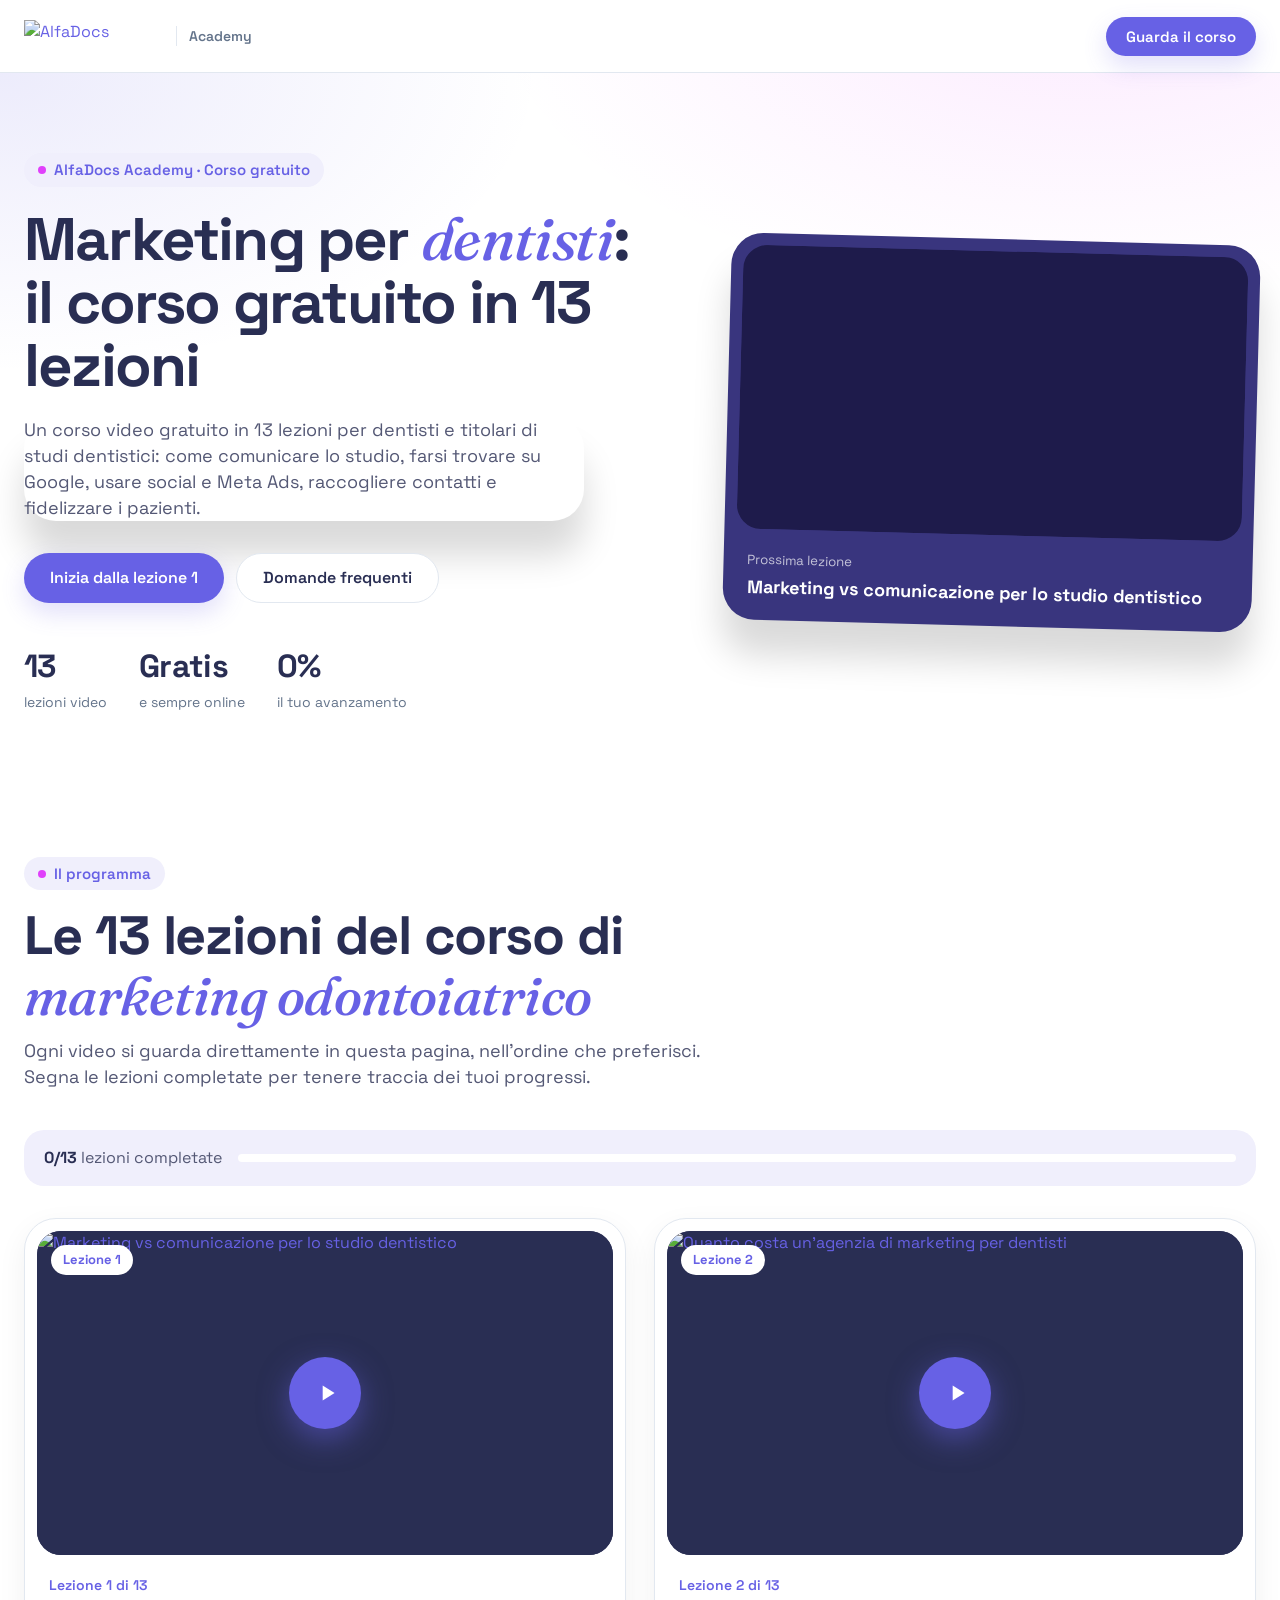
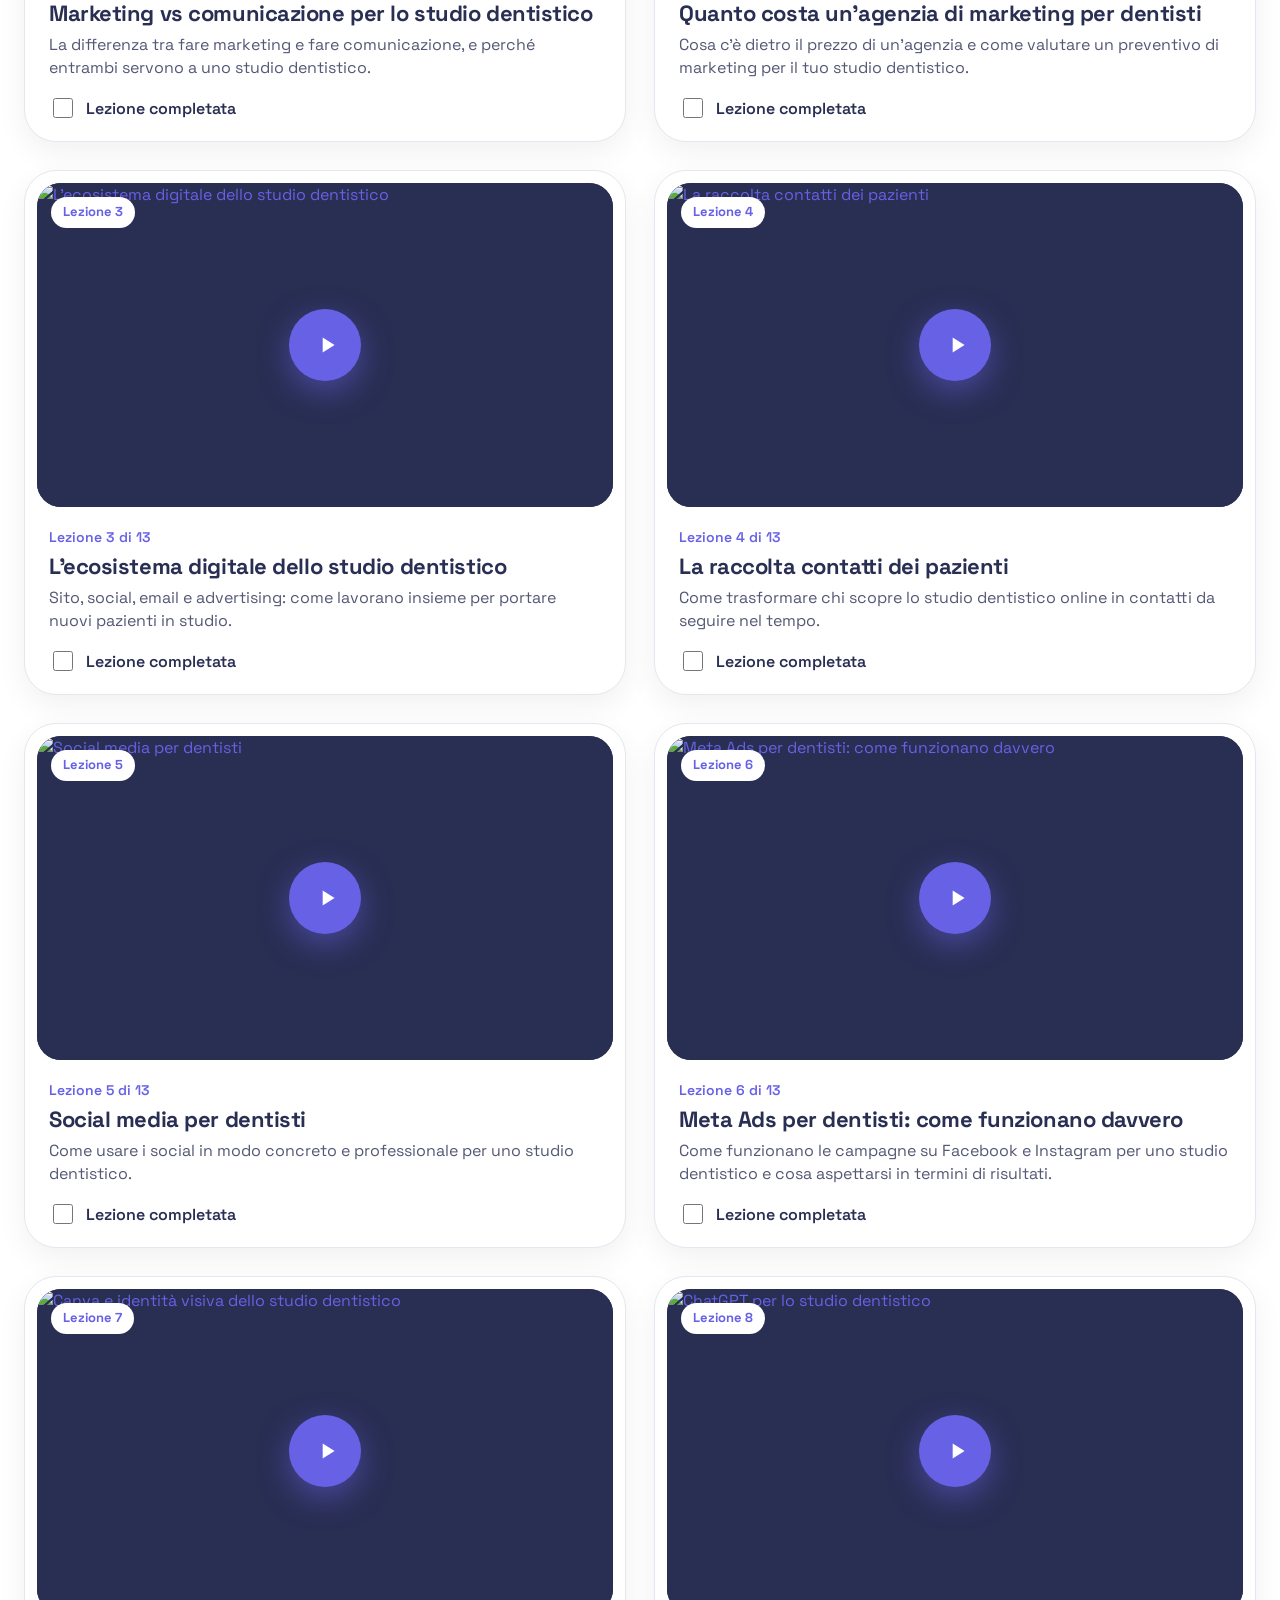
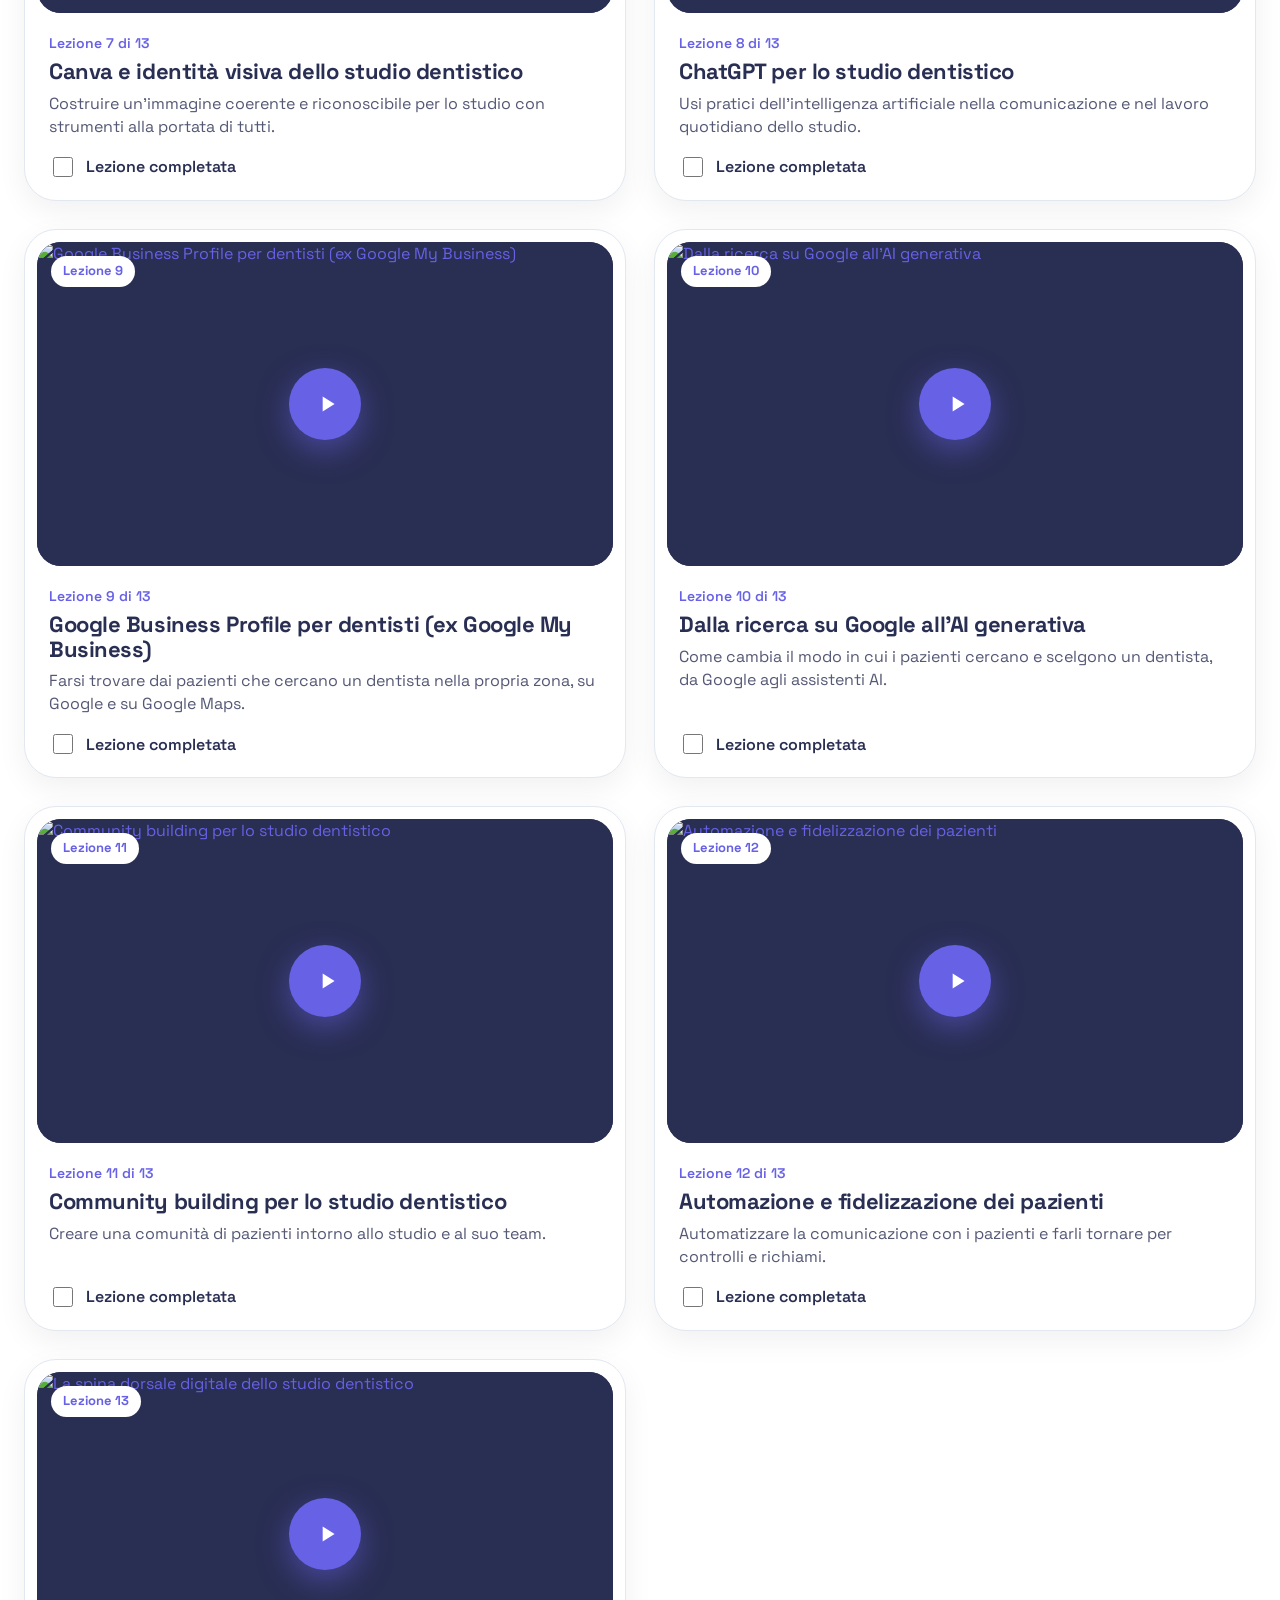
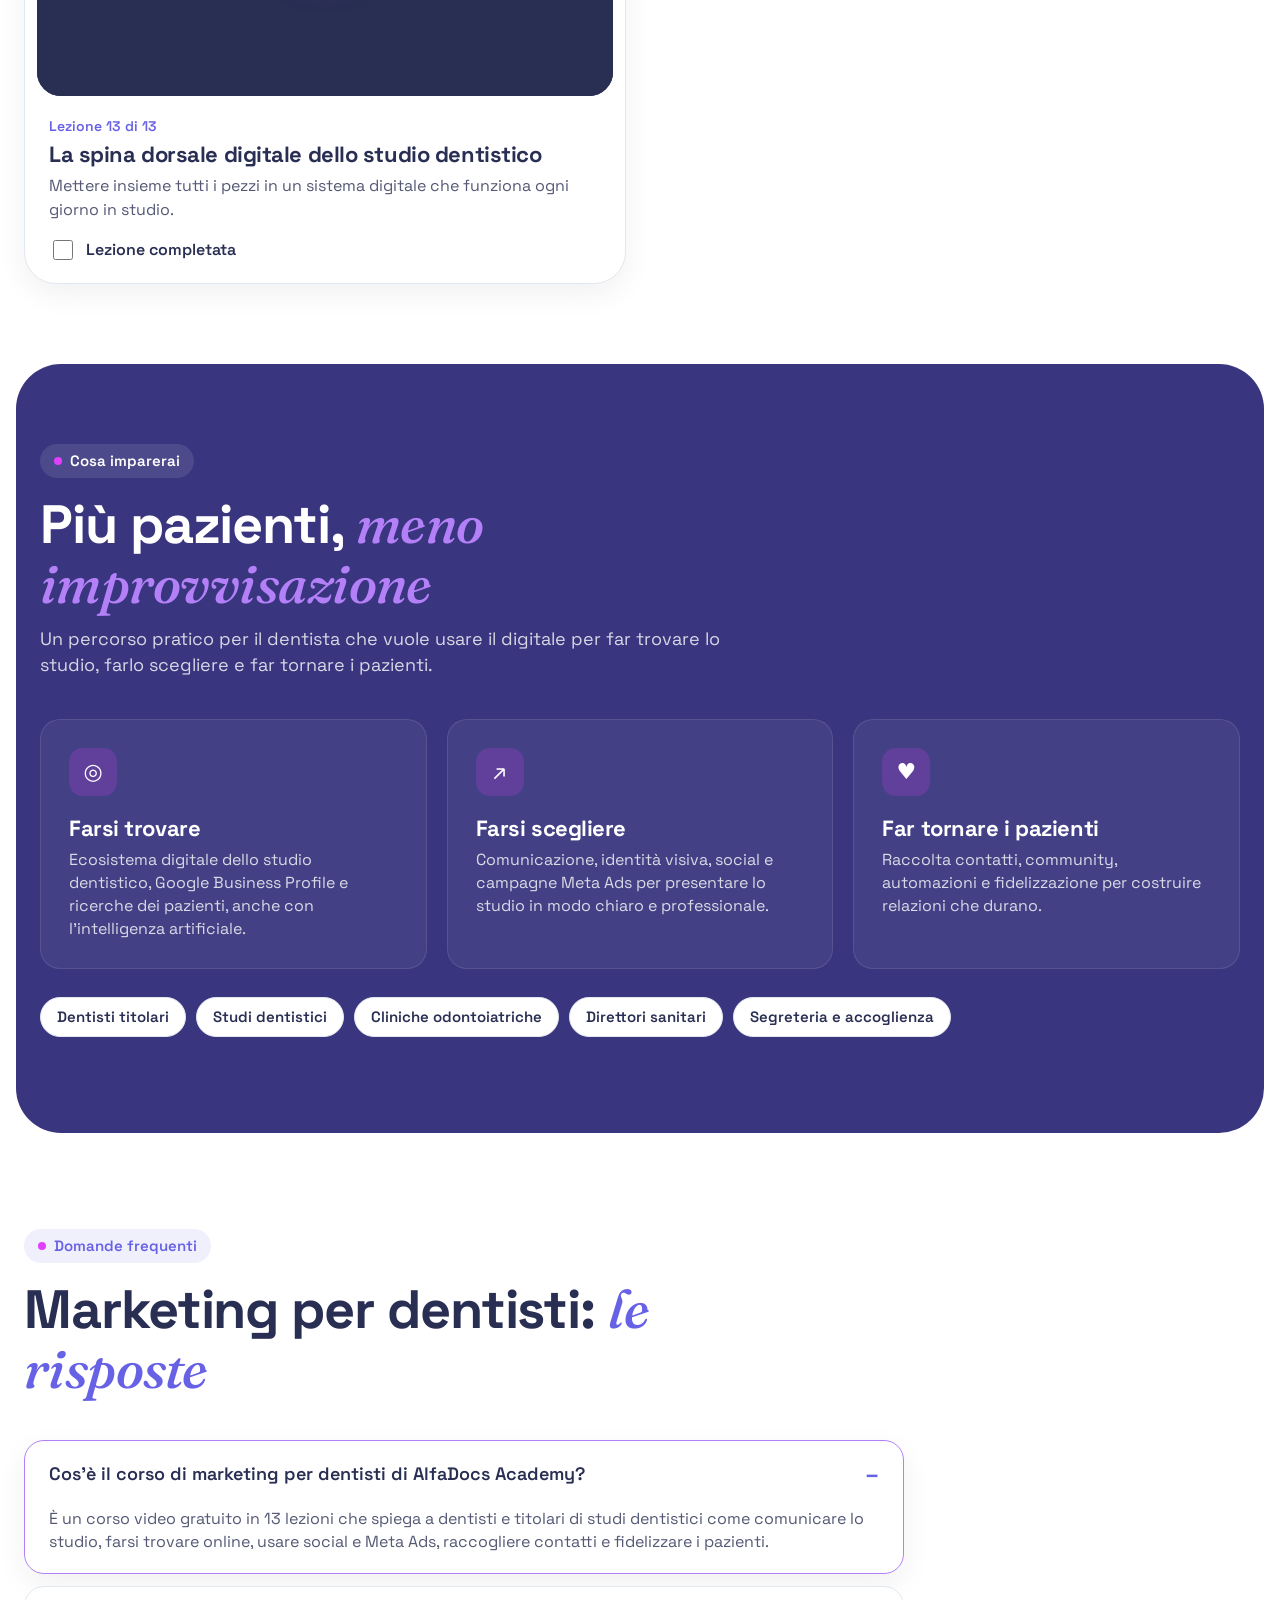
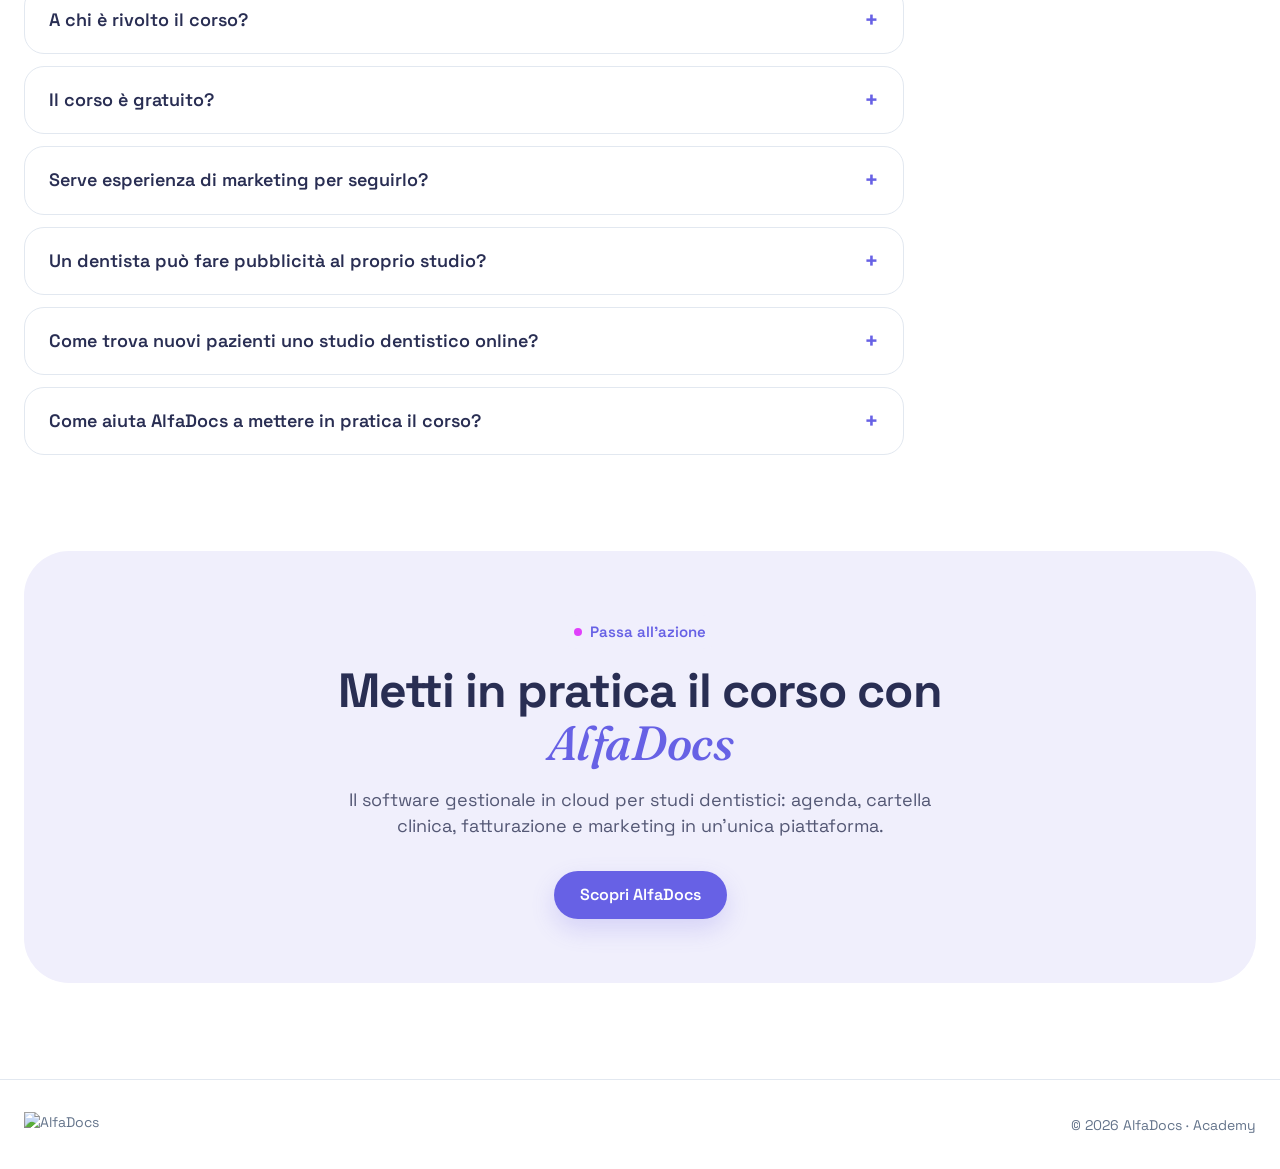
==== commit a3014bd1: "Add files via upload" ====
--- a/index.html
+++ b/index.html
@@ -3,15 +3,15 @@
 <head>
 <meta charset="utf-8">
 <meta name="viewport" content="width=device-width, initial-scale=1">
-<title>Marketing per studi medici e dentistici: corso gratuito | AlfaDocs Academy</title>
-<meta name="description" content="Corso gratuito in 13 video lezioni di marketing per studi medici e dentistici: farsi trovare su Google, social, Meta Ads, raccolta contatti e fidelizzazione pazienti.">
+<title>Marketing per dentisti: corso gratuito in 13 lezioni | AlfaDocs Academy</title>
+<meta name="description" content="Corso gratuito di marketing per dentisti in 13 video lezioni: farsi trovare su Google, social e Meta Ads per lo studio dentistico, raccolta contatti e fidelizzazione dei pazienti.">
 <meta name="robots" content="index, follow, max-image-preview:large, max-video-preview:-1">
 <meta name="theme-color" content="#6761e5">
 <meta property="og:type" content="website">
 <meta property="og:locale" content="it_IT">
 <meta property="og:site_name" content="AlfaDocs Academy">
-<meta property="og:title" content="Marketing per studi medici e dentistici: corso gratuito | AlfaDocs Academy">
-<meta property="og:description" content="Corso gratuito in 13 video lezioni di marketing per studi medici e dentistici: farsi trovare su Google, social, Meta Ads, raccolta contatti e fidelizzazione pazienti.">
+<meta property="og:title" content="Marketing per dentisti: corso gratuito in 13 lezioni | AlfaDocs Academy">
+<meta property="og:description" content="Corso gratuito di marketing per dentisti in 13 video lezioni: farsi trovare su Google, social e Meta Ads per lo studio dentistico, raccolta contatti e fidelizzazione dei pazienti.">
 <meta property="og:image" content="https://i.ytimg.com/vi/YN0ccSHU9pQ/hqdefault.jpg">
 <meta name="twitter:card" content="summary_large_image">
 <link rel="preconnect" href="https://fonts.googleapis.com">
@@ -121,6 +121,28 @@
 .faq details[open] summary::after{content:"–"}
 .faq details p{margin:0 0 20px}
 
+
+/* Form lead */
+.lead{border:0;padding:0;border-radius:var(--radius-xl);max-width:560px;width:calc(100% - 32px);box-shadow:var(--shadow-hero);color:var(--ad-text-body)}
+.lead::backdrop{background:rgba(41,46,83,.6);backdrop-filter:blur(4px)}
+.lead__head{background:var(--ad-deep-purple);color:rgba(255,255,255,.85);padding:28px 32px 24px;position:relative}
+.lead__head .eyebrow{background:rgba(255,255,255,.12);color:#fff}
+.lead__head h2{color:#fff;font-size:26px;margin:14px 0 6px}
+.lead__head p{margin:0}
+.lead__close{background:none;border:0;cursor:pointer;font-family:inherit;position:absolute;right:16px;top:16px;width:40px;height:40px;border-radius:50%;color:#fff;font-size:24px;line-height:1}
+.lead__close:hover{background:rgba(255,255,255,.12)}
+.lead form{padding:24px 32px 28px;display:grid;grid-template-columns:1fr 1fr;gap:14px}
+.field{display:grid;gap:6px}
+.field--full{grid-column:1/-1}
+.field label{font-size:14px;font-weight:600;color:var(--ad-navy)}
+.field input,.field select{font:inherit;color:var(--ad-navy);border:1px solid var(--ad-border);border-radius:var(--radius-sm);padding:12px 14px;background:#fff;width:100%}
+.field input:focus,.field select:focus{outline:2px solid var(--ad-primary);outline-offset:0;border-color:var(--ad-primary)}
+.consent{grid-column:1/-1;display:flex;gap:10px;align-items:flex-start;font-size:14px;line-height:1.4}
+.consent input{width:18px;height:18px;margin-top:1px;accent-color:var(--ad-primary);flex:none}
+.lead .btn{grid-column:1/-1;width:100%}
+.lead__error{grid-column:1/-1;margin:0;color:#c0262d;font-size:14px;font-weight:600}
+@media (max-width:640px){.lead form{grid-template-columns:1fr;padding:20px}.lead__head{padding:24px 20px 20px}}
+
 /* Pillars dark */
 .pillars{margin:0 16px;background:var(--ad-deep-purple);border-radius:var(--radius-section);padding:80px 0;color:rgba(255,255,255,.8)}
 .pillars h2{color:#fff}
@@ -176,8 +198,8 @@
   },
   {
    "@type": "Course",
-   "name": "Marketing per studi medici e dentistici",
-   "description": "Un corso video gratuito in 13 lezioni per titolari di studi dentistici, studi medici e poliambulatori: come comunicare lo studio, farsi trovare su Google, usare social e Meta Ads, raccogliere contatti e fidelizzare i pazienti.",
+   "name": "Marketing per dentisti",
+   "description": "Un corso video gratuito in 13 lezioni per dentisti e titolari di studi dentistici: come comunicare lo studio, farsi trovare su Google, usare social e Meta Ads, raccogliere contatti e fidelizzare i pazienti.",
    "inLanguage": "it",
    "isAccessibleForFree": true,
    "provider": {
@@ -185,22 +207,22 @@
    },
    "audience": {
     "@type": "Audience",
-    "audienceType": "Titolari di studi medici, dentistici e poliambulatori"
+    "audienceType": "Dentisti e titolari di studi dentistici"
    },
    "teaches": [
-    "Marketing vs comunicazione per lo studio medico",
-    "Quanto costa un'agenzia di marketing per uno studio",
-    "L'ecosistema digitale dello studio",
+    "Marketing vs comunicazione per lo studio dentistico",
+    "Quanto costa un'agenzia di marketing per dentisti",
+    "L'ecosistema digitale dello studio dentistico",
     "La raccolta contatti dei pazienti",
-    "Social media per studi medici e dentistici",
-    "Meta Ads per studi medici: come funzionano davvero",
-    "Canva e identità visiva dello studio",
-    "ChatGPT per lo studio medico",
-    "Google Business Profile per lo studio (ex Google My Business)",
+    "Social media per dentisti",
+    "Meta Ads per dentisti: come funzionano davvero",
+    "Canva e identità visiva dello studio dentistico",
+    "ChatGPT per lo studio dentistico",
+    "Google Business Profile per dentisti (ex Google My Business)",
     "Dalla ricerca su Google all'AI generativa",
-    "Community building per lo studio",
+    "Community building per lo studio dentistico",
     "Automazione e fidelizzazione dei pazienti",
-    "La spina dorsale digitale dello studio"
+    "La spina dorsale digitale dello studio dentistico"
    ],
    "offers": {
     "@type": "Offer",
@@ -224,8 +246,8 @@
      "position": 1,
      "item": {
       "@type": "VideoObject",
-      "name": "Marketing vs comunicazione per lo studio medico",
-      "description": "La differenza tra fare marketing e fare comunicazione, e perché entrambi servono a uno studio medico o dentistico.",
+      "name": "Marketing vs comunicazione per lo studio dentistico",
+      "description": "La differenza tra fare marketing e fare comunicazione, e perché entrambi servono a uno studio dentistico.",
       "thumbnailUrl": "https://i.ytimg.com/vi/YN0ccSHU9pQ/hqdefault.jpg",
       "embedUrl": "https://www.youtube-nocookie.com/embed/YN0ccSHU9pQ",
       "contentUrl": "https://www.youtube.com/watch?v=YN0ccSHU9pQ",
@@ -240,8 +262,8 @@
      "position": 2,
      "item": {
       "@type": "VideoObject",
-      "name": "Quanto costa un'agenzia di marketing per uno studio",
-      "description": "Cosa c'è dietro il prezzo di un'agenzia e come valutare un preventivo di marketing per il tuo studio.",
+      "name": "Quanto costa un'agenzia di marketing per dentisti",
+      "description": "Cosa c'è dietro il prezzo di un'agenzia e come valutare un preventivo di marketing per il tuo studio dentistico.",
       "thumbnailUrl": "https://i.ytimg.com/vi/W0yo2KOI7Ik/hqdefault.jpg",
       "embedUrl": "https://www.youtube-nocookie.com/embed/W0yo2KOI7Ik",
       "contentUrl": "https://www.youtube.com/watch?v=W0yo2KOI7Ik",
@@ -256,8 +278,8 @@
      "position": 3,
      "item": {
       "@type": "VideoObject",
-      "name": "L'ecosistema digitale dello studio",
-      "description": "Sito, social, email e advertising: come lavorano insieme per portare nuovi pazienti.",
+      "name": "L'ecosistema digitale dello studio dentistico",
+      "description": "Sito, social, email e advertising: come lavorano insieme per portare nuovi pazienti in studio.",
       "thumbnailUrl": "https://i.ytimg.com/vi/lwE8pC2Z9is/hqdefault.jpg",
       "embedUrl": "https://www.youtube-nocookie.com/embed/lwE8pC2Z9is",
       "contentUrl": "https://www.youtube.com/watch?v=lwE8pC2Z9is",
@@ -273,7 +295,7 @@
      "item": {
       "@type": "VideoObject",
       "name": "La raccolta contatti dei pazienti",
-      "description": "Come trasformare chi scopre lo studio online in contatti da seguire nel tempo.",
+      "description": "Come trasformare chi scopre lo studio dentistico online in contatti da seguire nel tempo.",
       "thumbnailUrl": "https://i.ytimg.com/vi/egySHQD2kLo/hqdefault.jpg",
       "embedUrl": "https://www.youtube-nocookie.com/embed/egySHQD2kLo",
       "contentUrl": "https://www.youtube.com/watch?v=egySHQD2kLo",
@@ -288,8 +310,8 @@
      "position": 5,
      "item": {
       "@type": "VideoObject",
-      "name": "Social media per studi medici e dentistici",
-      "description": "Come usare i social in modo concreto e professionale per uno studio.",
+      "name": "Social media per dentisti",
+      "description": "Come usare i social in modo concreto e professionale per uno studio dentistico.",
       "thumbnailUrl": "https://i.ytimg.com/vi/YTBd9Xpy2u0/hqdefault.jpg",
       "embedUrl": "https://www.youtube-nocookie.com/embed/YTBd9Xpy2u0",
       "contentUrl": "https://www.youtube.com/watch?v=YTBd9Xpy2u0",
@@ -304,8 +326,8 @@
      "position": 6,
      "item": {
       "@type": "VideoObject",
-      "name": "Meta Ads per studi medici: come funzionano davvero",
-      "description": "Come funzionano le campagne su Facebook e Instagram e cosa aspettarsi in termini di risultati.",
+      "name": "Meta Ads per dentisti: come funzionano davvero",
+      "description": "Come funzionano le campagne su Facebook e Instagram per uno studio dentistico e cosa aspettarsi in termini di risultati.",
       "thumbnailUrl": "https://i.ytimg.com/vi/eIqXXx93WxU/hqdefault.jpg",
       "embedUrl": "https://www.youtube-nocookie.com/embed/eIqXXx93WxU",
       "contentUrl": "https://www.youtube.com/watch?v=eIqXXx93WxU",
@@ -320,8 +342,8 @@
      "position": 7,
      "item": {
       "@type": "VideoObject",
-      "name": "Canva e identità visiva dello studio",
-      "description": "Costruire un'immagine coerente e riconoscibile con strumenti alla portata di tutti.",
+      "name": "Canva e identità visiva dello studio dentistico",
+      "description": "Costruire un'immagine coerente e riconoscibile per lo studio con strumenti alla portata di tutti.",
       "thumbnailUrl": "https://i.ytimg.com/vi/XLMX_RFqfK8/hqdefault.jpg",
       "embedUrl": "https://www.youtube-nocookie.com/embed/XLMX_RFqfK8",
       "contentUrl": "https://www.youtube.com/watch?v=XLMX_RFqfK8",
@@ -336,8 +358,8 @@
      "position": 8,
      "item": {
       "@type": "VideoObject",
-      "name": "ChatGPT per lo studio medico",
-      "description": "Usi pratici dell'intelligenza artificiale nella comunicazione e nel lavoro di tutti i giorni.",
+      "name": "ChatGPT per lo studio dentistico",
+      "description": "Usi pratici dell'intelligenza artificiale nella comunicazione e nel lavoro quotidiano dello studio.",
       "thumbnailUrl": "https://i.ytimg.com/vi/kPLDqYOPXQQ/hqdefault.jpg",
       "embedUrl": "https://www.youtube-nocookie.com/embed/kPLDqYOPXQQ",
       "contentUrl": "https://www.youtube.com/watch?v=kPLDqYOPXQQ",
@@ -352,8 +374,8 @@
      "position": 9,
      "item": {
       "@type": "VideoObject",
-      "name": "Google Business Profile per lo studio (ex Google My Business)",
-      "description": "Farsi trovare dai pazienti nelle ricerche locali e su Google Maps.",
+      "name": "Google Business Profile per dentisti (ex Google My Business)",
+      "description": "Farsi trovare dai pazienti che cercano un dentista nella propria zona, su Google e su Google Maps.",
       "thumbnailUrl": "https://i.ytimg.com/vi/CL1L7kuJYFw/hqdefault.jpg",
       "embedUrl": "https://www.youtube-nocookie.com/embed/CL1L7kuJYFw",
       "contentUrl": "https://www.youtube.com/watch?v=CL1L7kuJYFw",
@@ -369,7 +391,7 @@
      "item": {
       "@type": "VideoObject",
       "name": "Dalla ricerca su Google all'AI generativa",
-      "description": "Come cambia il modo in cui i pazienti cercano e scelgono uno studio, da Google agli assistenti AI.",
+      "description": "Come cambia il modo in cui i pazienti cercano e scelgono un dentista, da Google agli assistenti AI.",
       "thumbnailUrl": "https://i.ytimg.com/vi/V1Ebas5VrWQ/hqdefault.jpg",
       "embedUrl": "https://www.youtube-nocookie.com/embed/V1Ebas5VrWQ",
       "contentUrl": "https://www.youtube.com/watch?v=V1Ebas5VrWQ",
@@ -384,7 +406,7 @@
      "position": 11,
      "item": {
       "@type": "VideoObject",
-      "name": "Community building per lo studio",
+      "name": "Community building per lo studio dentistico",
       "description": "Creare una comunità di pazienti intorno allo studio e al suo team.",
       "thumbnailUrl": "https://i.ytimg.com/vi/6n1xPX2LfcY/hqdefault.jpg",
       "embedUrl": "https://www.youtube-nocookie.com/embed/6n1xPX2LfcY",
@@ -401,7 +423,7 @@
      "item": {
       "@type": "VideoObject",
       "name": "Automazione e fidelizzazione dei pazienti",
-      "description": "Automatizzare i processi di comunicazione e far tornare i pazienti nel tempo.",
+      "description": "Automatizzare la comunicazione con i pazienti e farli tornare per controlli e richiami.",
       "thumbnailUrl": "https://i.ytimg.com/vi/L3tp2fR-g2Q/hqdefault.jpg",
       "embedUrl": "https://www.youtube-nocookie.com/embed/L3tp2fR-g2Q",
       "contentUrl": "https://www.youtube.com/watch?v=L3tp2fR-g2Q",
@@ -416,8 +438,8 @@
      "position": 13,
      "item": {
       "@type": "VideoObject",
-      "name": "La spina dorsale digitale dello studio",
-      "description": "Mettere insieme tutti i pezzi in un sistema digitale che funziona ogni giorno.",
+      "name": "La spina dorsale digitale dello studio dentistico",
+      "description": "Mettere insieme tutti i pezzi in un sistema digitale che funziona ogni giorno in studio.",
       "thumbnailUrl": "https://i.ytimg.com/vi/EyTGqEh_aZA/hqdefault.jpg",
       "embedUrl": "https://www.youtube-nocookie.com/embed/EyTGqEh_aZA",
       "contentUrl": "https://www.youtube.com/watch?v=EyTGqEh_aZA",
@@ -434,10 +456,10 @@
    "mainEntity": [
     {
      "@type": "Question",
-     "name": "Cos'è il corso di marketing per studi medici e dentistici di AlfaDocs Academy?",
+     "name": "Cos'è il corso di marketing per dentisti di AlfaDocs Academy?",
      "acceptedAnswer": {
       "@type": "Answer",
-      "text": "È un corso video gratuito in 13 lezioni che spiega a titolari e responsabili di studi medici e dentistici come comunicare lo studio, farsi trovare online, usare social e Meta Ads, raccogliere contatti e fidelizzare i pazienti."
+      "text": "È un corso video gratuito in 13 lezioni che spiega a dentisti e titolari di studi dentistici come comunicare lo studio, farsi trovare online, usare social e Meta Ads, raccogliere contatti e fidelizzare i pazienti."
      }
     },
     {
@@ -445,7 +467,7 @@
      "name": "A chi è rivolto il corso?",
      "acceptedAnswer": {
       "@type": "Answer",
-      "text": "A titolari e direttori di studi dentistici, studi medici, poliambulatori, centri di fisioterapia e di medicina estetica, e a chi in studio si occupa di comunicazione e segreteria."
+      "text": "A dentisti titolari, direttori sanitari e responsabili di studi dentistici e cliniche odontoiatriche, e a chi in studio si occupa di comunicazione, segreteria e accoglienza dei pazienti."
      }
     },
     {
@@ -466,18 +488,18 @@
     },
     {
      "@type": "Question",
-     "name": "Uno studio medico o dentistico può fare pubblicità?",
+     "name": "Un dentista può fare pubblicità al proprio studio?",
      "acceptedAnswer": {
       "@type": "Answer",
-      "text": "Sì, ma in Italia la pubblicità sanitaria deve essere informativa: la Legge 145/2018 (art. 1, comma 525) ammette solo informazioni funzionali alla sicurezza dei trattamenti ed esclude elementi promozionali o suggestivi. Vanno rispettati anche i codici deontologici: in caso di dubbi è bene confrontarsi con il proprio Ordine professionale."
+      "text": "Sì, ma in Italia la pubblicità sanitaria deve essere informativa: la Legge 145/2018 (art. 1, comma 525) ammette solo informazioni funzionali alla sicurezza dei trattamenti ed esclude elementi promozionali o suggestivi. Vanno rispettate anche le norme del Codice deontologico degli odontoiatri: in caso di dubbi è bene confrontarsi con la propria Commissione Albo Odontoiatri."
      }
     },
     {
      "@type": "Question",
-     "name": "Quali canali digitali sono più utili per trovare nuovi pazienti?",
+     "name": "Come trova nuovi pazienti uno studio dentistico online?",
      "acceptedAnswer": {
       "@type": "Answer",
-      "text": "Per uno studio contano soprattutto la presenza nelle ricerche locali con Google Business Profile, un sito chiaro, i social usati in modo professionale e un sistema per raccogliere i contatti e seguire i pazienti nel tempo. Il corso li affronta uno per uno."
+      "text": "Contano soprattutto la presenza nelle ricerche locali con Google Business Profile, un sito chiaro, i social usati in modo professionale e un sistema per raccogliere i contatti e richiamare i pazienti nel tempo. Il corso li affronta uno per uno."
      }
     },
     {
@@ -485,7 +507,7 @@
      "name": "Come aiuta AlfaDocs a mettere in pratica il corso?",
      "acceptedAnswer": {
       "@type": "Answer",
-      "text": "AlfaDocs è il software gestionale in cloud per studi medici e dentistici: riunisce agenda, cartella clinica, fatturazione e strumenti di marketing in un'unica piattaforma."
+      "text": "AlfaDocs è il software gestionale in cloud per studi dentistici: riunisce agenda, cartella clinica, fatturazione e strumenti di marketing in un'unica piattaforma."
      }
     }
    ]
@@ -493,12 +515,13 @@
  ]
 }
 </script>
+
 </head>
 <body>
 
 <header class="header">
   <div class="container header__inner">
-    <a class="header__brand" href="https://www.alfadocs.com/" aria-label="AlfaDocs, software gestionale per studi medici e dentistici">
+    <a class="header__brand" href="https://www.alfadocs.com/" aria-label="AlfaDocs, software gestionale per studi dentistici">
       <img src="https://www.alfadocs.com/hubfs/Alfadocs%20Rebrand/Alfadocs_Logo_Main.svg" alt="AlfaDocs" width="140" height="32">
       <span>Academy</span>
     </a>
@@ -511,8 +534,8 @@
     <div class="container hero__grid">
       <div>
         <span class="eyebrow">AlfaDocs Academy · Corso gratuito</span>
-        <h1>Marketing per <em class="serif">studi medici e dentistici</em>: il corso in 13 lezioni</h1>
-        <p class="lead">Un corso video gratuito in 13 lezioni per titolari di studi dentistici, studi medici e poliambulatori: come comunicare lo studio, farsi trovare su Google, usare social e Meta Ads, raccogliere contatti e fidelizzare i pazienti.</p>
+        <h1>Marketing per <em class="serif">dentisti</em>: il corso gratuito in 13 lezioni</h1>
+        <p class="lead">Un corso video gratuito in 13 lezioni per dentisti e titolari di studi dentistici: come comunicare lo studio, farsi trovare su Google, usare social e Meta Ads, raccogliere contatti e fidelizzare i pazienti.</p>
         <div class="hero__ctas">
           <a class="btn btn--primary" href="#lezione-1" data-start>Inizia dalla lezione 1</a>
           <a class="btn btn--ghost" href="#faq">Domande frequenti</a>
@@ -525,7 +548,7 @@
       </div>
       <div class="hero__card" aria-hidden="true">
         <div class="thumb" id="hero-thumb" style="background-image:url(https://i.ytimg.com/vi/YN0ccSHU9pQ/hqdefault.jpg)"></div>
-        <div class="meta"><small>Prossima lezione</small><b id="hero-next">Marketing vs comunicazione per lo studio medico</b></div>
+        <div class="meta"><small>Prossima lezione</small><b id="hero-next">Marketing vs comunicazione per lo studio dentistico</b></div>
       </div>
     </div>
   </section>
@@ -534,7 +557,7 @@
     <div class="container">
       <div class="section-head">
         <span class="eyebrow">Il programma</span>
-        <h2 id="corso-title">Le 13 lezioni del corso di <em class="serif">marketing sanitario</em></h2>
+        <h2 id="corso-title">Le 13 lezioni del corso di <em class="serif">marketing odontoiatrico</em></h2>
         <p>Ogni video si guarda direttamente in questa pagina, nell'ordine che preferisci. Segna le lezioni completate per tenere traccia dei tuoi progressi.</p>
       </div>
       <div class="course__bar">
@@ -544,46 +567,46 @@
       <ol class="grid" id="grid">
         <li class="card" id="lezione-1" data-id="YN0ccSHU9pQ">
           <div class="video">
-            <a class="facade" href="https://www.youtube.com/watch?v=YN0ccSHU9pQ" aria-label="Riproduci: Marketing vs comunicazione per lo studio medico">
-              <img src="https://i.ytimg.com/vi/YN0ccSHU9pQ/hqdefault.jpg" alt="Marketing vs comunicazione per lo studio medico" width="480" height="360" loading="eager">
+            <a class="facade" href="https://www.youtube.com/watch?v=YN0ccSHU9pQ" aria-label="Riproduci: Marketing vs comunicazione per lo studio dentistico">
+              <img src="https://i.ytimg.com/vi/YN0ccSHU9pQ/hqdefault.jpg" alt="Marketing vs comunicazione per lo studio dentistico" width="480" height="360" loading="eager">
               <span class="play" aria-hidden="true"><svg viewBox="0 0 24 24"><path d="M8 5v14l11-7z"/></svg></span>
             </a>
             <span class="badge">Lezione 1</span>
           </div>
           <div class="card__body">
             <span class="card__tag">Lezione 1 di 13</span>
-            <h3>Marketing vs comunicazione per lo studio medico</h3>
-            <p>La differenza tra fare marketing e fare comunicazione, e perché entrambi servono a uno studio medico o dentistico.</p>
+            <h3>Marketing vs comunicazione per lo studio dentistico</h3>
+            <p>La differenza tra fare marketing e fare comunicazione, e perché entrambi servono a uno studio dentistico.</p>
             <label class="check"><input type="checkbox"> Lezione completata</label>
           </div>
         </li>
         <li class="card" id="lezione-2" data-id="W0yo2KOI7Ik">
           <div class="video">
-            <a class="facade" href="https://www.youtube.com/watch?v=W0yo2KOI7Ik" aria-label="Riproduci: Quanto costa un&#x27;agenzia di marketing per uno studio">
-              <img src="https://i.ytimg.com/vi/W0yo2KOI7Ik/hqdefault.jpg" alt="Quanto costa un&#x27;agenzia di marketing per uno studio" width="480" height="360" loading="eager">
+            <a class="facade" href="https://www.youtube.com/watch?v=W0yo2KOI7Ik" aria-label="Riproduci: Quanto costa un&#x27;agenzia di marketing per dentisti">
+              <img src="https://i.ytimg.com/vi/W0yo2KOI7Ik/hqdefault.jpg" alt="Quanto costa un&#x27;agenzia di marketing per dentisti" width="480" height="360" loading="eager">
               <span class="play" aria-hidden="true"><svg viewBox="0 0 24 24"><path d="M8 5v14l11-7z"/></svg></span>
             </a>
             <span class="badge">Lezione 2</span>
           </div>
           <div class="card__body">
             <span class="card__tag">Lezione 2 di 13</span>
-            <h3>Quanto costa un&#x27;agenzia di marketing per uno studio</h3>
-            <p>Cosa c&#x27;è dietro il prezzo di un&#x27;agenzia e come valutare un preventivo di marketing per il tuo studio.</p>
+            <h3>Quanto costa un&#x27;agenzia di marketing per dentisti</h3>
+            <p>Cosa c&#x27;è dietro il prezzo di un&#x27;agenzia e come valutare un preventivo di marketing per il tuo studio dentistico.</p>
             <label class="check"><input type="checkbox"> Lezione completata</label>
           </div>
         </li>
         <li class="card" id="lezione-3" data-id="lwE8pC2Z9is">
           <div class="video">
-            <a class="facade" href="https://www.youtube.com/watch?v=lwE8pC2Z9is" aria-label="Riproduci: L&#x27;ecosistema digitale dello studio">
-              <img src="https://i.ytimg.com/vi/lwE8pC2Z9is/hqdefault.jpg" alt="L&#x27;ecosistema digitale dello studio" width="480" height="360" loading="lazy">
+            <a class="facade" href="https://www.youtube.com/watch?v=lwE8pC2Z9is" aria-label="Riproduci: L&#x27;ecosistema digitale dello studio dentistico">
+              <img src="https://i.ytimg.com/vi/lwE8pC2Z9is/hqdefault.jpg" alt="L&#x27;ecosistema digitale dello studio dentistico" width="480" height="360" loading="lazy">
               <span class="play" aria-hidden="true"><svg viewBox="0 0 24 24"><path d="M8 5v14l11-7z"/></svg></span>
             </a>
             <span class="badge">Lezione 3</span>
           </div>
           <div class="card__body">
             <span class="card__tag">Lezione 3 di 13</span>
-            <h3>L&#x27;ecosistema digitale dello studio</h3>
-            <p>Sito, social, email e advertising: come lavorano insieme per portare nuovi pazienti.</p>
+            <h3>L&#x27;ecosistema digitale dello studio dentistico</h3>
+            <p>Sito, social, email e advertising: come lavorano insieme per portare nuovi pazienti in studio.</p>
             <label class="check"><input type="checkbox"> Lezione completata</label>
           </div>
         </li>
@@ -598,82 +621,82 @@
           <div class="card__body">
             <span class="card__tag">Lezione 4 di 13</span>
             <h3>La raccolta contatti dei pazienti</h3>
-            <p>Come trasformare chi scopre lo studio online in contatti da seguire nel tempo.</p>
+            <p>Come trasformare chi scopre lo studio dentistico online in contatti da seguire nel tempo.</p>
             <label class="check"><input type="checkbox"> Lezione completata</label>
           </div>
         </li>
         <li class="card" id="lezione-5" data-id="YTBd9Xpy2u0">
           <div class="video">
-            <a class="facade" href="https://www.youtube.com/watch?v=YTBd9Xpy2u0" aria-label="Riproduci: Social media per studi medici e dentistici">
-              <img src="https://i.ytimg.com/vi/YTBd9Xpy2u0/hqdefault.jpg" alt="Social media per studi medici e dentistici" width="480" height="360" loading="lazy">
+            <a class="facade" href="https://www.youtube.com/watch?v=YTBd9Xpy2u0" aria-label="Riproduci: Social media per dentisti">
+              <img src="https://i.ytimg.com/vi/YTBd9Xpy2u0/hqdefault.jpg" alt="Social media per dentisti" width="480" height="360" loading="lazy">
               <span class="play" aria-hidden="true"><svg viewBox="0 0 24 24"><path d="M8 5v14l11-7z"/></svg></span>
             </a>
             <span class="badge">Lezione 5</span>
           </div>
           <div class="card__body">
             <span class="card__tag">Lezione 5 di 13</span>
-            <h3>Social media per studi medici e dentistici</h3>
-            <p>Come usare i social in modo concreto e professionale per uno studio.</p>
+            <h3>Social media per dentisti</h3>
+            <p>Come usare i social in modo concreto e professionale per uno studio dentistico.</p>
             <label class="check"><input type="checkbox"> Lezione completata</label>
           </div>
         </li>
         <li class="card" id="lezione-6" data-id="eIqXXx93WxU">
           <div class="video">
-            <a class="facade" href="https://www.youtube.com/watch?v=eIqXXx93WxU" aria-label="Riproduci: Meta Ads per studi medici: come funzionano davvero">
-              <img src="https://i.ytimg.com/vi/eIqXXx93WxU/hqdefault.jpg" alt="Meta Ads per studi medici: come funzionano davvero" width="480" height="360" loading="lazy">
+            <a class="facade" href="https://www.youtube.com/watch?v=eIqXXx93WxU" aria-label="Riproduci: Meta Ads per dentisti: come funzionano davvero">
+              <img src="https://i.ytimg.com/vi/eIqXXx93WxU/hqdefault.jpg" alt="Meta Ads per dentisti: come funzionano davvero" width="480" height="360" loading="lazy">
               <span class="play" aria-hidden="true"><svg viewBox="0 0 24 24"><path d="M8 5v14l11-7z"/></svg></span>
             </a>
             <span class="badge">Lezione 6</span>
           </div>
           <div class="card__body">
             <span class="card__tag">Lezione 6 di 13</span>
-            <h3>Meta Ads per studi medici: come funzionano davvero</h3>
-            <p>Come funzionano le campagne su Facebook e Instagram e cosa aspettarsi in termini di risultati.</p>
+            <h3>Meta Ads per dentisti: come funzionano davvero</h3>
+            <p>Come funzionano le campagne su Facebook e Instagram per uno studio dentistico e cosa aspettarsi in termini di risultati.</p>
             <label class="check"><input type="checkbox"> Lezione completata</label>
           </div>
         </li>
         <li class="card" id="lezione-7" data-id="XLMX_RFqfK8">
           <div class="video">
-            <a class="facade" href="https://www.youtube.com/watch?v=XLMX_RFqfK8" aria-label="Riproduci: Canva e identità visiva dello studio">
-              <img src="https://i.ytimg.com/vi/XLMX_RFqfK8/hqdefault.jpg" alt="Canva e identità visiva dello studio" width="480" height="360" loading="lazy">
+            <a class="facade" href="https://www.youtube.com/watch?v=XLMX_RFqfK8" aria-label="Riproduci: Canva e identità visiva dello studio dentistico">
+              <img src="https://i.ytimg.com/vi/XLMX_RFqfK8/hqdefault.jpg" alt="Canva e identità visiva dello studio dentistico" width="480" height="360" loading="lazy">
               <span class="play" aria-hidden="true"><svg viewBox="0 0 24 24"><path d="M8 5v14l11-7z"/></svg></span>
             </a>
             <span class="badge">Lezione 7</span>
           </div>
           <div class="card__body">
             <span class="card__tag">Lezione 7 di 13</span>
-            <h3>Canva e identità visiva dello studio</h3>
-            <p>Costruire un&#x27;immagine coerente e riconoscibile con strumenti alla portata di tutti.</p>
+            <h3>Canva e identità visiva dello studio dentistico</h3>
+            <p>Costruire un&#x27;immagine coerente e riconoscibile per lo studio con strumenti alla portata di tutti.</p>
             <label class="check"><input type="checkbox"> Lezione completata</label>
           </div>
         </li>
         <li class="card" id="lezione-8" data-id="kPLDqYOPXQQ">
           <div class="video">
-            <a class="facade" href="https://www.youtube.com/watch?v=kPLDqYOPXQQ" aria-label="Riproduci: ChatGPT per lo studio medico">
-              <img src="https://i.ytimg.com/vi/kPLDqYOPXQQ/hqdefault.jpg" alt="ChatGPT per lo studio medico" width="480" height="360" loading="lazy">
+            <a class="facade" href="https://www.youtube.com/watch?v=kPLDqYOPXQQ" aria-label="Riproduci: ChatGPT per lo studio dentistico">
+              <img src="https://i.ytimg.com/vi/kPLDqYOPXQQ/hqdefault.jpg" alt="ChatGPT per lo studio dentistico" width="480" height="360" loading="lazy">
               <span class="play" aria-hidden="true"><svg viewBox="0 0 24 24"><path d="M8 5v14l11-7z"/></svg></span>
             </a>
             <span class="badge">Lezione 8</span>
           </div>
           <div class="card__body">
             <span class="card__tag">Lezione 8 di 13</span>
-            <h3>ChatGPT per lo studio medico</h3>
-            <p>Usi pratici dell&#x27;intelligenza artificiale nella comunicazione e nel lavoro di tutti i giorni.</p>
+            <h3>ChatGPT per lo studio dentistico</h3>
+            <p>Usi pratici dell&#x27;intelligenza artificiale nella comunicazione e nel lavoro quotidiano dello studio.</p>
             <label class="check"><input type="checkbox"> Lezione completata</label>
           </div>
         </li>
         <li class="card" id="lezione-9" data-id="CL1L7kuJYFw">
           <div class="video">
-            <a class="facade" href="https://www.youtube.com/watch?v=CL1L7kuJYFw" aria-label="Riproduci: Google Business Profile per lo studio (ex Google My Business)">
-              <img src="https://i.ytimg.com/vi/CL1L7kuJYFw/hqdefault.jpg" alt="Google Business Profile per lo studio (ex Google My Business)" width="480" height="360" loading="lazy">
+            <a class="facade" href="https://www.youtube.com/watch?v=CL1L7kuJYFw" aria-label="Riproduci: Google Business Profile per dentisti (ex Google My Business)">
+              <img src="https://i.ytimg.com/vi/CL1L7kuJYFw/hqdefault.jpg" alt="Google Business Profile per dentisti (ex Google My Business)" width="480" height="360" loading="lazy">
               <span class="play" aria-hidden="true"><svg viewBox="0 0 24 24"><path d="M8 5v14l11-7z"/></svg></span>
             </a>
             <span class="badge">Lezione 9</span>
           </div>
           <div class="card__body">
             <span class="card__tag">Lezione 9 di 13</span>
-            <h3>Google Business Profile per lo studio (ex Google My Business)</h3>
-            <p>Farsi trovare dai pazienti nelle ricerche locali e su Google Maps.</p>
+            <h3>Google Business Profile per dentisti (ex Google My Business)</h3>
+            <p>Farsi trovare dai pazienti che cercano un dentista nella propria zona, su Google e su Google Maps.</p>
             <label class="check"><input type="checkbox"> Lezione completata</label>
           </div>
         </li>
@@ -688,21 +711,21 @@
           <div class="card__body">
             <span class="card__tag">Lezione 10 di 13</span>
             <h3>Dalla ricerca su Google all&#x27;AI generativa</h3>
-            <p>Come cambia il modo in cui i pazienti cercano e scelgono uno studio, da Google agli assistenti AI.</p>
+            <p>Come cambia il modo in cui i pazienti cercano e scelgono un dentista, da Google agli assistenti AI.</p>
             <label class="check"><input type="checkbox"> Lezione completata</label>
           </div>
         </li>
         <li class="card" id="lezione-11" data-id="6n1xPX2LfcY">
           <div class="video">
-            <a class="facade" href="https://www.youtube.com/watch?v=6n1xPX2LfcY" aria-label="Riproduci: Community building per lo studio">
-              <img src="https://i.ytimg.com/vi/6n1xPX2LfcY/hqdefault.jpg" alt="Community building per lo studio" width="480" height="360" loading="lazy">
+            <a class="facade" href="https://www.youtube.com/watch?v=6n1xPX2LfcY" aria-label="Riproduci: Community building per lo studio dentistico">
+              <img src="https://i.ytimg.com/vi/6n1xPX2LfcY/hqdefault.jpg" alt="Community building per lo studio dentistico" width="480" height="360" loading="lazy">
               <span class="play" aria-hidden="true"><svg viewBox="0 0 24 24"><path d="M8 5v14l11-7z"/></svg></span>
             </a>
             <span class="badge">Lezione 11</span>
           </div>
           <div class="card__body">
             <span class="card__tag">Lezione 11 di 13</span>
-            <h3>Community building per lo studio</h3>
+            <h3>Community building per lo studio dentistico</h3>
             <p>Creare una comunità di pazienti intorno allo studio e al suo team.</p>
             <label class="check"><input type="checkbox"> Lezione completata</label>
           </div>
@@ -718,22 +741,22 @@
           <div class="card__body">
             <span class="card__tag">Lezione 12 di 13</span>
             <h3>Automazione e fidelizzazione dei pazienti</h3>
-            <p>Automatizzare i processi di comunicazione e far tornare i pazienti nel tempo.</p>
+            <p>Automatizzare la comunicazione con i pazienti e farli tornare per controlli e richiami.</p>
             <label class="check"><input type="checkbox"> Lezione completata</label>
           </div>
         </li>
         <li class="card" id="lezione-13" data-id="EyTGqEh_aZA">
           <div class="video">
-            <a class="facade" href="https://www.youtube.com/watch?v=EyTGqEh_aZA" aria-label="Riproduci: La spina dorsale digitale dello studio">
-              <img src="https://i.ytimg.com/vi/EyTGqEh_aZA/hqdefault.jpg" alt="La spina dorsale digitale dello studio" width="480" height="360" loading="lazy">
+            <a class="facade" href="https://www.youtube.com/watch?v=EyTGqEh_aZA" aria-label="Riproduci: La spina dorsale digitale dello studio dentistico">
+              <img src="https://i.ytimg.com/vi/EyTGqEh_aZA/hqdefault.jpg" alt="La spina dorsale digitale dello studio dentistico" width="480" height="360" loading="lazy">
               <span class="play" aria-hidden="true"><svg viewBox="0 0 24 24"><path d="M8 5v14l11-7z"/></svg></span>
             </a>
             <span class="badge">Lezione 13</span>
           </div>
           <div class="card__body">
             <span class="card__tag">Lezione 13 di 13</span>
-            <h3>La spina dorsale digitale dello studio</h3>
-            <p>Mettere insieme tutti i pezzi in un sistema digitale che funziona ogni giorno.</p>
+            <h3>La spina dorsale digitale dello studio dentistico</h3>
+            <p>Mettere insieme tutti i pezzi in un sistema digitale che funziona ogni giorno in studio.</p>
             <label class="check"><input type="checkbox"> Lezione completata</label>
           </div>
         </li>
@@ -746,15 +769,15 @@
       <div class="section-head">
         <span class="eyebrow">Cosa imparerai</span>
         <h2 id="impari-title">Più pazienti, <em class="serif">meno improvvisazione</em></h2>
-        <p>Un percorso pratico per chi guida uno studio e vuole usare il digitale per farsi trovare, farsi scegliere e far tornare i pazienti.</p>
+        <p>Un percorso pratico per il dentista che vuole usare il digitale per far trovare lo studio, farlo scegliere e far tornare i pazienti.</p>
       </div>
       <div class="pillars__grid">
-        <div class="pillar"><div class="ico">◎</div><h3>Farsi trovare</h3><p>Ecosistema digitale dello studio, Google Business Profile e ricerche dei pazienti, anche con l'intelligenza artificiale.</p></div>
+        <div class="pillar"><div class="ico">◎</div><h3>Farsi trovare</h3><p>Ecosistema digitale dello studio dentistico, Google Business Profile e ricerche dei pazienti, anche con l'intelligenza artificiale.</p></div>
         <div class="pillar"><div class="ico">↗</div><h3>Farsi scegliere</h3><p>Comunicazione, identità visiva, social e campagne Meta Ads per presentare lo studio in modo chiaro e professionale.</p></div>
         <div class="pillar"><div class="ico">♥</div><h3>Far tornare i pazienti</h3><p>Raccolta contatti, community, automazioni e fidelizzazione per costruire relazioni che durano.</p></div>
       </div>
       <ul class="audience" aria-label="A chi è rivolto">
-        <li>Studi dentistici</li><li>Studi medici</li><li>Poliambulatori</li><li>Fisioterapisti</li><li>Medicina estetica</li>
+        <li>Dentisti titolari</li><li>Studi dentistici</li><li>Cliniche odontoiatriche</li><li>Direttori sanitari</li><li>Segreteria e accoglienza</li>
       </ul>
     </div>
   </section>
@@ -763,16 +786,16 @@
     <div class="container">
       <div class="section-head">
         <span class="eyebrow">Domande frequenti</span>
-        <h2 id="faq-title">Marketing per studi medici: <em class="serif">le risposte</em></h2>
+        <h2 id="faq-title">Marketing per dentisti: <em class="serif">le risposte</em></h2>
       </div>
       <div class="faq__list">
         <details open>
-          <summary>Cos&#x27;è il corso di marketing per studi medici e dentistici di AlfaDocs Academy?</summary>
-          <p>È un corso video gratuito in 13 lezioni che spiega a titolari e responsabili di studi medici e dentistici come comunicare lo studio, farsi trovare online, usare social e Meta Ads, raccogliere contatti e fidelizzare i pazienti.</p>
+          <summary>Cos&#x27;è il corso di marketing per dentisti di AlfaDocs Academy?</summary>
+          <p>È un corso video gratuito in 13 lezioni che spiega a dentisti e titolari di studi dentistici come comunicare lo studio, farsi trovare online, usare social e Meta Ads, raccogliere contatti e fidelizzare i pazienti.</p>
         </details>
         <details>
           <summary>A chi è rivolto il corso?</summary>
-          <p>A titolari e direttori di studi dentistici, studi medici, poliambulatori, centri di fisioterapia e di medicina estetica, e a chi in studio si occupa di comunicazione e segreteria.</p>
+          <p>A dentisti titolari, direttori sanitari e responsabili di studi dentistici e cliniche odontoiatriche, e a chi in studio si occupa di comunicazione, segreteria e accoglienza dei pazienti.</p>
         </details>
         <details>
           <summary>Il corso è gratuito?</summary>
@@ -783,16 +806,16 @@
           <p>No. Le lezioni partono dalle basi, come la differenza tra marketing e comunicazione, e arrivano a strumenti pratici come Google Business Profile, Meta Ads, Canva e ChatGPT.</p>
         </details>
         <details>
-          <summary>Uno studio medico o dentistico può fare pubblicità?</summary>
-          <p>Sì, ma in Italia la pubblicità sanitaria deve essere informativa: la Legge 145/2018 (art. 1, comma 525) ammette solo informazioni funzionali alla sicurezza dei trattamenti ed esclude elementi promozionali o suggestivi. Vanno rispettati anche i codici deontologici: in caso di dubbi è bene confrontarsi con il proprio Ordine professionale.</p>
+          <summary>Un dentista può fare pubblicità al proprio studio?</summary>
+          <p>Sì, ma in Italia la pubblicità sanitaria deve essere informativa: la Legge 145/2018 (art. 1, comma 525) ammette solo informazioni funzionali alla sicurezza dei trattamenti ed esclude elementi promozionali o suggestivi. Vanno rispettate anche le norme del Codice deontologico degli odontoiatri: in caso di dubbi è bene confrontarsi con la propria Commissione Albo Odontoiatri.</p>
         </details>
         <details>
-          <summary>Quali canali digitali sono più utili per trovare nuovi pazienti?</summary>
-          <p>Per uno studio contano soprattutto la presenza nelle ricerche locali con Google Business Profile, un sito chiaro, i social usati in modo professionale e un sistema per raccogliere i contatti e seguire i pazienti nel tempo. Il corso li affronta uno per uno.</p>
+          <summary>Come trova nuovi pazienti uno studio dentistico online?</summary>
+          <p>Contano soprattutto la presenza nelle ricerche locali con Google Business Profile, un sito chiaro, i social usati in modo professionale e un sistema per raccogliere i contatti e richiamare i pazienti nel tempo. Il corso li affronta uno per uno.</p>
         </details>
         <details>
           <summary>Come aiuta AlfaDocs a mettere in pratica il corso?</summary>
-          <p>AlfaDocs è il software gestionale in cloud per studi medici e dentistici: riunisce agenda, cartella clinica, fatturazione e strumenti di marketing in un&#x27;unica piattaforma.</p>
+          <p>AlfaDocs è il software gestionale in cloud per studi dentistici: riunisce agenda, cartella clinica, fatturazione e strumenti di marketing in un&#x27;unica piattaforma.</p>
         </details>
       </div>
     </div>
@@ -803,7 +826,7 @@
       <div class="cta__box">
         <span class="eyebrow">Passa all'azione</span>
         <h2>Metti in pratica il corso con <em class="serif">AlfaDocs</em></h2>
-        <p>Il software gestionale in cloud per studi medici e dentistici: agenda, cartella clinica, fatturazione e marketing in un'unica piattaforma.</p>
+        <p>Il software gestionale in cloud per studi dentistici: agenda, cartella clinica, fatturazione e marketing in un'unica piattaforma.</p>
         <a class="btn btn--primary" href="https://www.alfadocs.com/">Scopri AlfaDocs</a>
       </div>
     </div>
@@ -817,6 +840,32 @@
   </div>
 </footer>
 
+<dialog class="lead" id="lead" aria-labelledby="lead-title">
+  <div class="lead__head">
+    <button class="lead__close" type="button" id="lead-close" aria-label="Chiudi">×</button>
+    <span class="eyebrow">Accesso gratuito</span>
+    <h2 id="lead-title">Sblocca tutte le 13 lezioni</h2>
+    <p>Lascia i tuoi dati e guarda subito il corso di marketing per dentisti.</p>
+  </div>
+  <form id="lead-form" novalidate>
+    <div class="field"><label for="f-nome">Nome *</label><input id="f-nome" name="firstname" autocomplete="given-name" required></div>
+    <div class="field"><label for="f-cognome">Cognome *</label><input id="f-cognome" name="lastname" autocomplete="family-name" required></div>
+    <div class="field"><label for="f-email">Email *</label><input id="f-email" name="email" type="email" autocomplete="email" required></div>
+    <div class="field"><label for="f-tel">Telefono *</label><input id="f-tel" name="phone" type="tel" autocomplete="tel" required pattern="[0-9+ ()\-]{6,}"></div>
+    <div class="field"><label for="f-studio">Nome dello studio *</label><input id="f-studio" name="company" autocomplete="organization" required></div>
+    <div class="field"><label for="f-ruolo">Ruolo *</label>
+      <select id="f-ruolo" name="jobtitle" required>
+        <option value="">Seleziona</option>
+        <option>Dentista titolare</option><option>Dentista collaboratore</option><option>Direttore sanitario</option>
+        <option>Segreteria / ASO</option><option>Altro</option>
+      </select></div>
+    <label class="consent"><input type="checkbox" name="privacy" required> <span>Ho letto l'<a href="https://www.alfadocs.com/it-it/privacy" target="_blank" rel="noopener">informativa privacy</a> e acconsento al trattamento dei dati per accedere al corso. *</span></label>
+    <label class="consent"><input type="checkbox" name="marketing"> <span>Acconsento a ricevere comunicazioni commerciali da AlfaDocs (facoltativo).</span></label>
+    <p class="lead__error" id="lead-error" hidden></p>
+    <button class="btn btn--primary" type="submit" id="lead-submit">Guarda il video</button>
+  </form>
+</dialog>
+<script type="application/json" id="lead-config">{"hubspot_portal_id": "", "hubspot_form_guid": "", "hubspot_subscription_type_id": "", "webhook_url": "", "privacy_url": "https://www.alfadocs.com/it-it/privacy", "chiedi_ogni_volta": false, "gtm_id": ""}</script>
 <script>
 /* Interazioni: riproduzione video al click e avanzamento salvato nel browser.
    I contenuti (titoli, descrizioni, FAQ) sono già nell'HTML per SEO e motori AI. */
@@ -836,6 +885,79 @@
     f.allowFullscreen = true;
     card.querySelector(".facade").replaceWith(f);
   }
+
+  /* ---------- Form lead prima del video ---------- */
+  const CFG = JSON.parse(document.getElementById("lead-config").textContent);
+  const LEAD_KEY = "alfadocs-academy-lead";
+  const dlg = $("#lead"), form = $("#lead-form"), err = $("#lead-error");
+  let pending = null;
+  const hasLead = () => { if (CFG.chiedi_ogni_volta) return false; try { return !!localStorage.getItem(LEAD_KEY); } catch (e) { return false; } };
+
+  function requestPlay(card) {
+    if (hasLead()) return play(card);
+    pending = card;
+    err.hidden = true;
+    if (dlg.showModal) dlg.showModal(); else dlg.setAttribute("open", "");
+    setTimeout(() => $("#f-nome").focus(), 50);
+  }
+  const closeDlg = () => { dlg.close ? dlg.close() : dlg.removeAttribute("open"); pending = null; };
+  $("#lead-close").addEventListener("click", closeDlg);
+  dlg.addEventListener("click", (e) => { if (e.target === dlg) closeDlg(); });
+
+  function utm() {
+    const p = new URLSearchParams(location.search), o = {};
+    ["utm_source", "utm_medium", "utm_campaign", "utm_content", "utm_term", "gclid", "fbclid"].forEach((k) => p.get(k) && (o[k] = p.get(k)));
+    return o;
+  }
+
+  async function sendLead(data) {
+    const jobs = [];
+    if (CFG.hubspot_portal_id && CFG.hubspot_form_guid) {
+      const fields = ["firstname", "lastname", "email", "phone", "company", "jobtitle"].map((name) => ({ name, value: data[name] }));
+      const hutk = (document.cookie.match(/hubspotutk=([^;]+)/) || [])[1];
+      jobs.push(fetch(`https://api.hsforms.com/submissions/v3/integration/submit/${CFG.hubspot_portal_id}/${CFG.hubspot_form_guid}`, {
+        method: "POST", headers: { "Content-Type": "application/json" },
+        body: JSON.stringify({ fields, context: { pageUri: location.href, pageName: document.title, ...(hutk ? { hutk } : {}) },
+          legalConsentOptions: { consent: { consentToProcess: true, text: "Consenso al trattamento dei dati per accedere al corso",
+            communications: CFG.hubspot_subscription_type_id ? [{ value: data.marketing === "si",
+              subscriptionTypeId: Number(CFG.hubspot_subscription_type_id), text: "Comunicazioni commerciali AlfaDocs" }] : [] } } })
+      }).then((r) => { if (!r.ok) throw new Error("HubSpot " + r.status); }));
+    }
+    if (CFG.webhook_url) {
+      // form-urlencoded + no-cors: funziona con Make/Zapier senza configurare CORS
+      jobs.push(fetch(CFG.webhook_url, { method: "POST", mode: "no-cors", body: new URLSearchParams(data) }));
+    }
+    if (!jobs.length) console.warn("[AlfaDocs Academy] Nessuna destinazione lead configurata in lezioni.json", data);
+    await Promise.all(jobs);
+  }
+
+  form.addEventListener("submit", async (e) => {
+    e.preventDefault();
+    if (!form.checkValidity()) {
+      err.textContent = "Compila tutti i campi obbligatori (*) con dati validi.";
+      err.hidden = false;
+      form.reportValidity();
+      return;
+    }
+    const fd = Object.fromEntries(new FormData(form));
+    const data = { ...fd, privacy: "si", marketing: fd.marketing ? "si" : "no",
+      lezione: pending ? pending.querySelector("h3").textContent : "", pagina: location.href, data: new Date().toISOString(), ...utm() };
+    const btn = $("#lead-submit");
+    btn.disabled = true; btn.textContent = "Invio in corso…";
+    try {
+      await sendLead(data);
+      try { localStorage.setItem(LEAD_KEY, "1"); } catch (e) {}
+      (window.dataLayer = window.dataLayer || []).push({ event: "generate_lead", form: "academy_dentisti", lezione: data.lezione });
+      const card = pending;
+      form.reset(); closeDlg();
+      if (card) play(card);
+    } catch (e2) {
+      err.textContent = "Invio non riuscito. Controlla la connessione e riprova.";
+      err.hidden = false;
+    } finally {
+      btn.disabled = false; btn.textContent = "Guarda il video";
+    }
+  });
 
   function updateProgress() {
     const n = cards.filter((c) => done[c.dataset.id]).length;
@@ -853,7 +975,7 @@
 
   cards.forEach((card) => {
     const fac = card.querySelector(".facade");
-    if (fac) fac.addEventListener("click", (e) => { e.preventDefault(); play(card); });
+    if (fac) fac.addEventListener("click", (e) => { e.preventDefault(); requestPlay(card); });
     const cb = card.querySelector("input");
     cb.checked = !!done[card.dataset.id];
     card.classList.toggle("done", cb.checked);
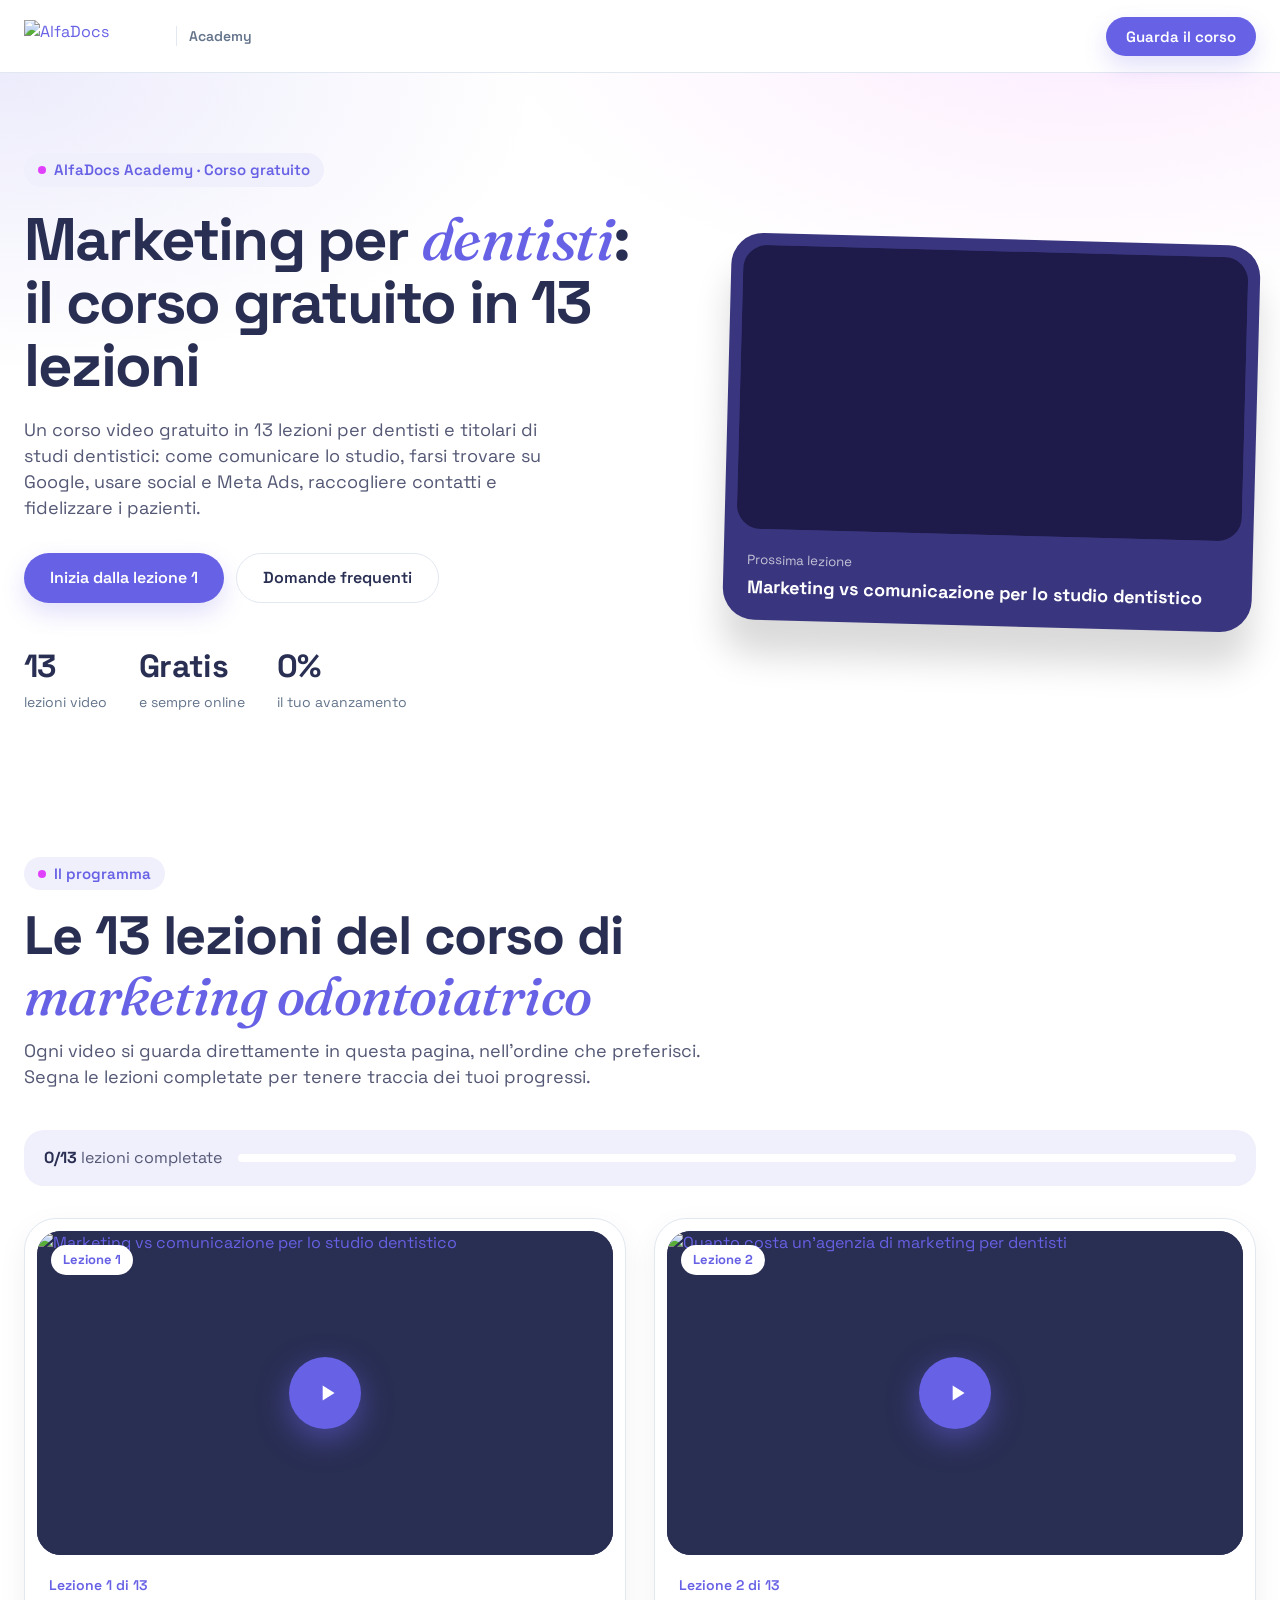
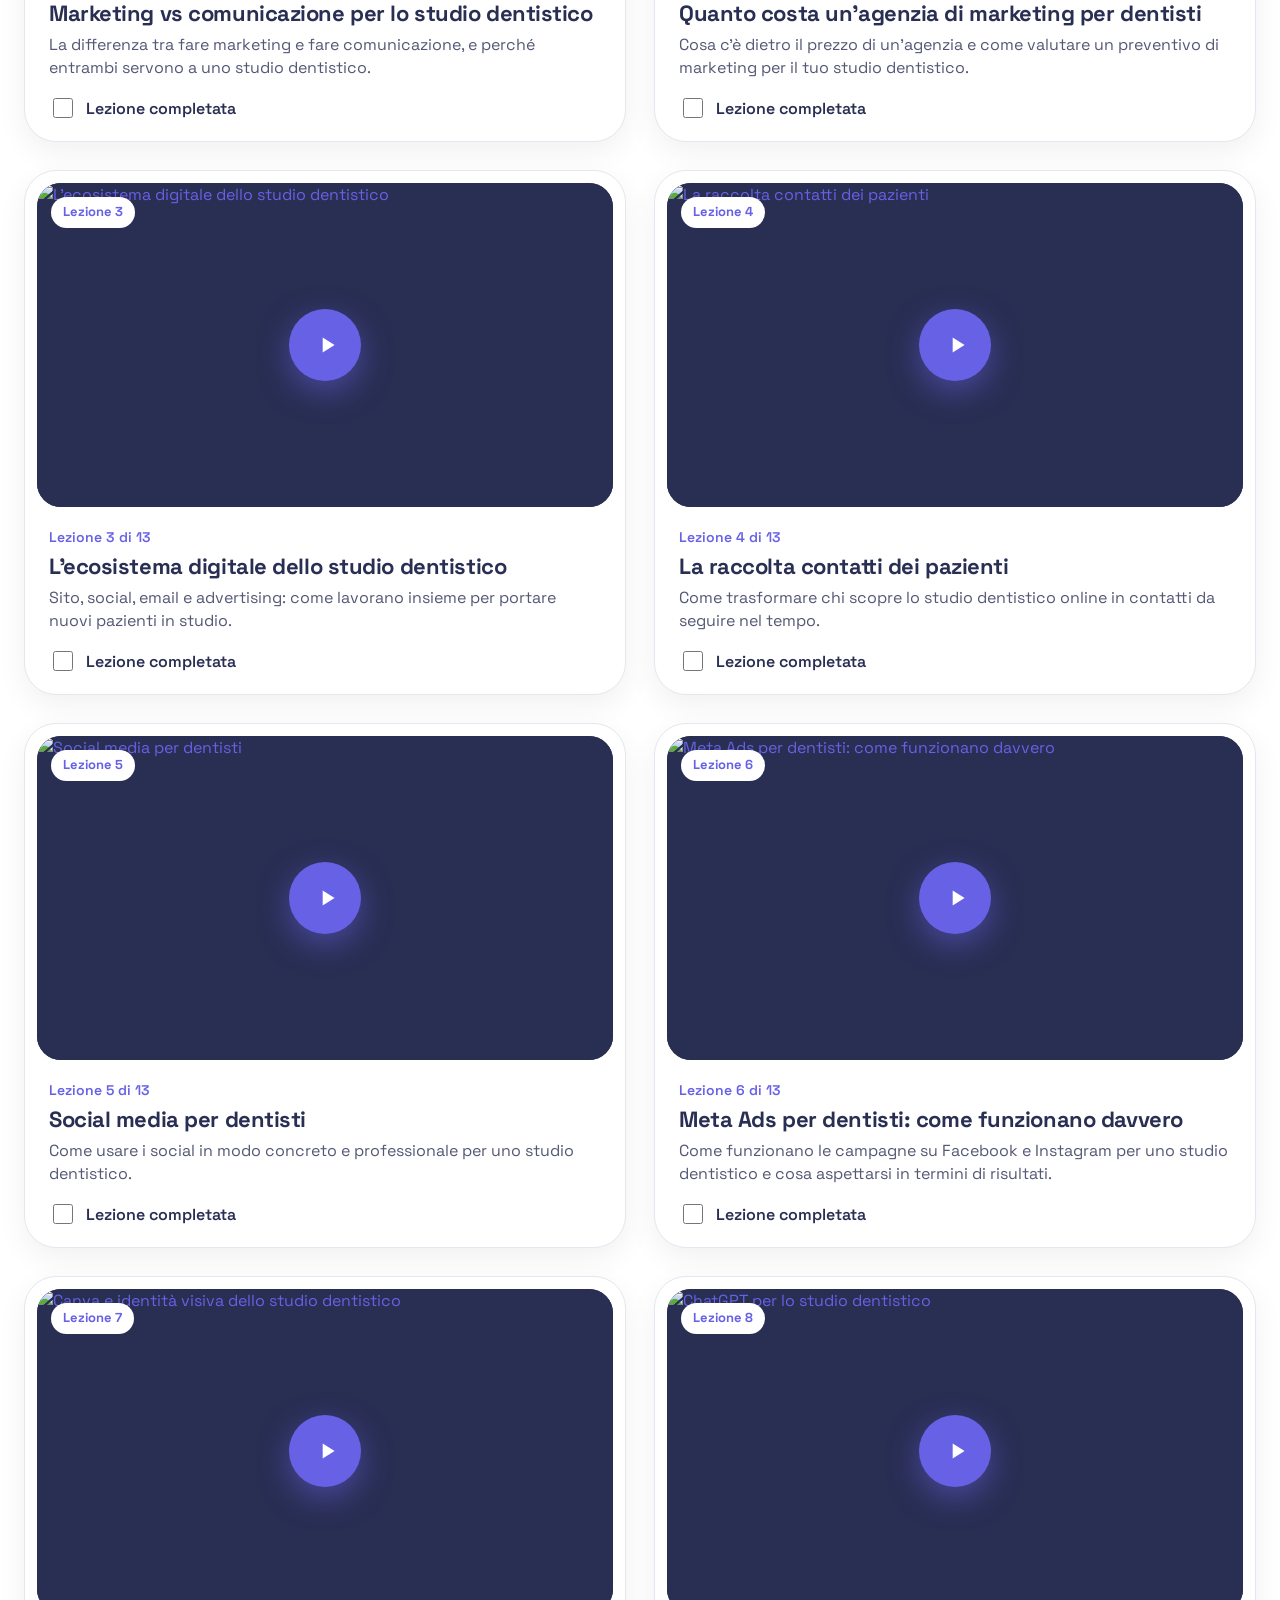
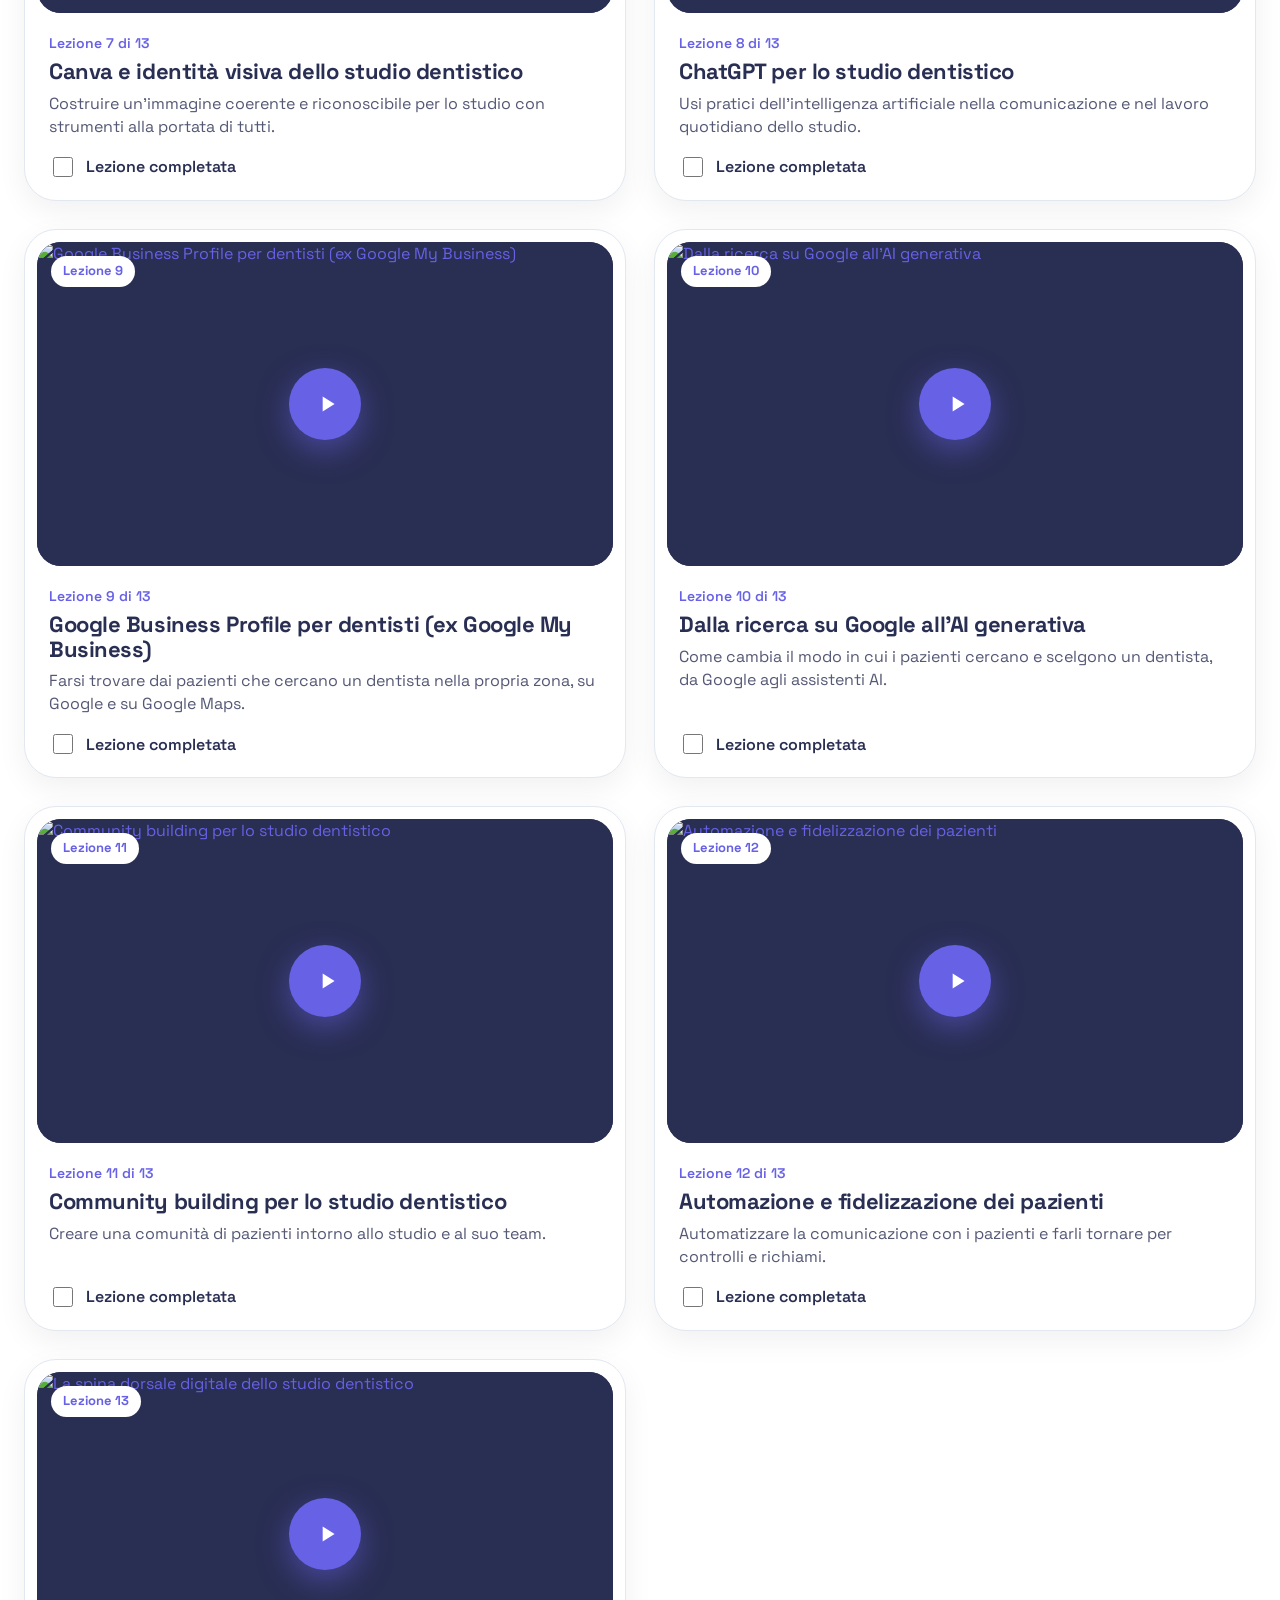
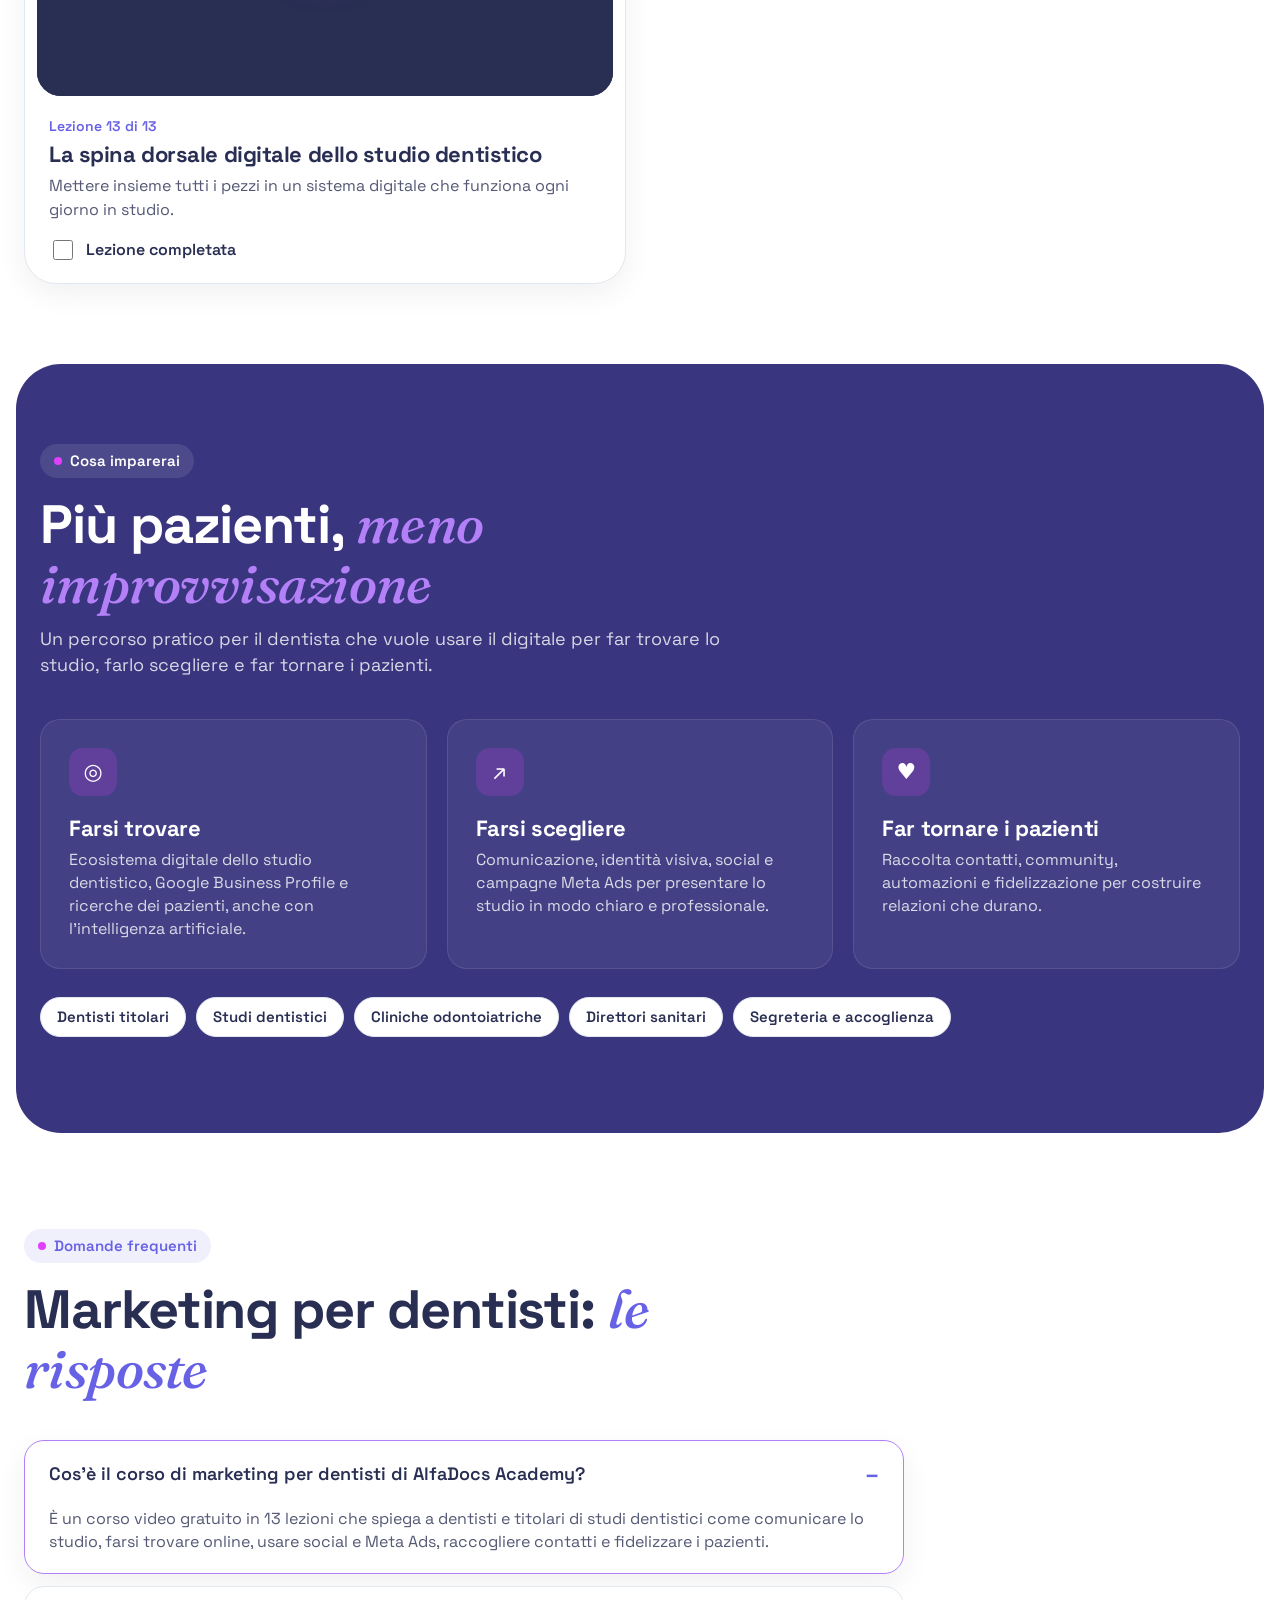
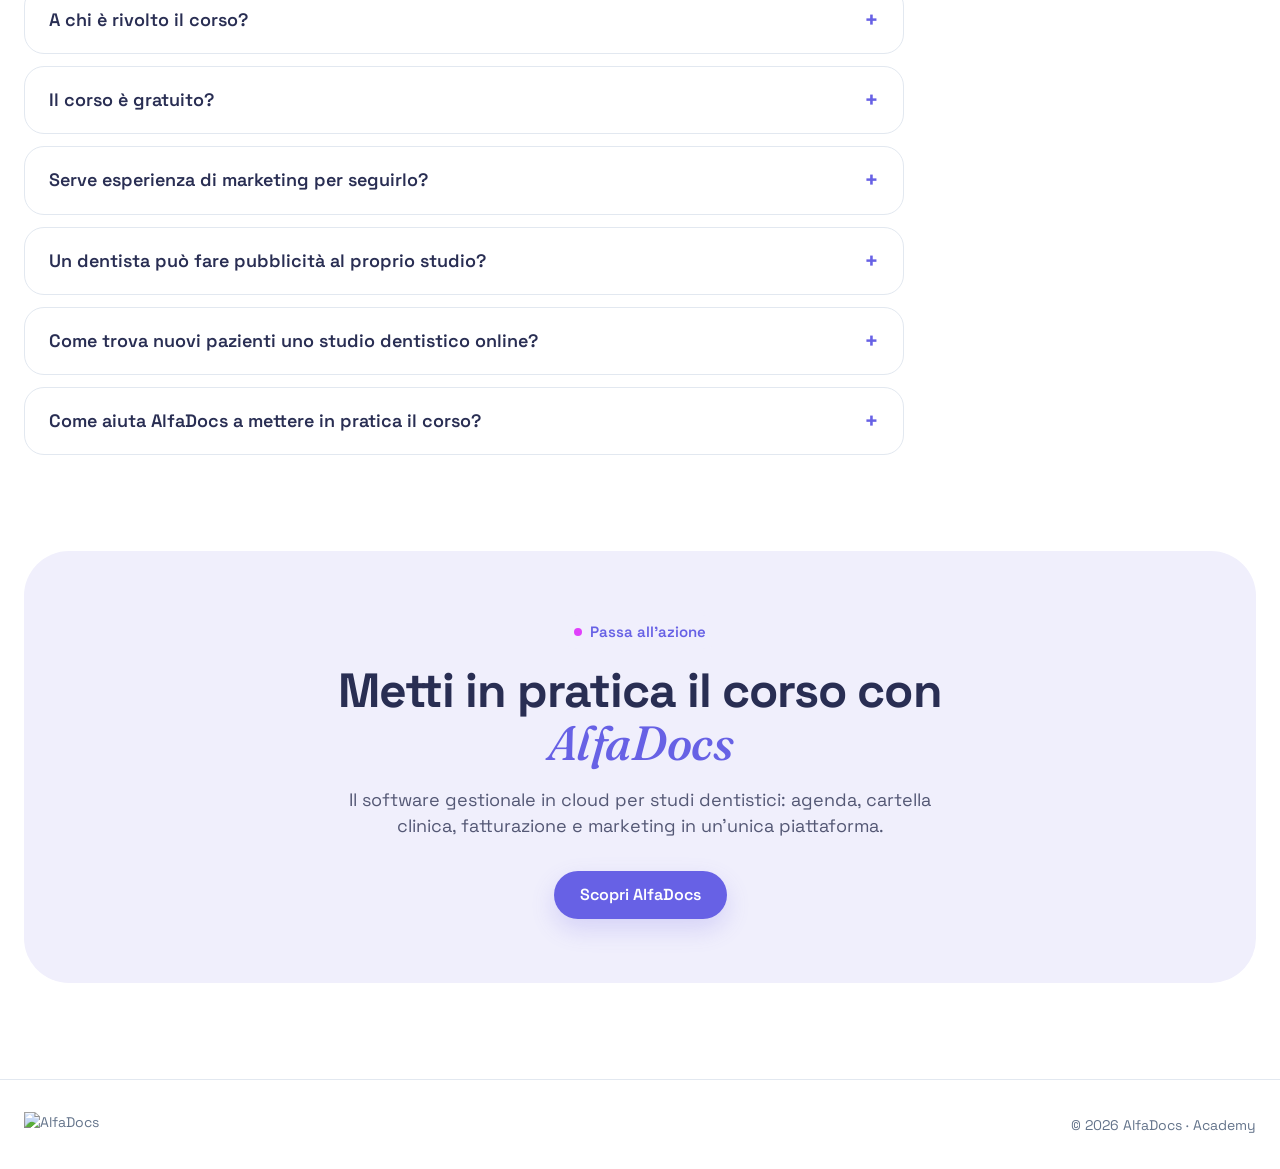
==== commit cf05e901: "Aggiungi preview AlfaDocs Radar e correggi stile del form lead - radar/: blog di notizie per dentist" ====
--- a/index.html
+++ b/index.html
@@ -123,8 +123,8 @@
 
 
 /* Form lead */
-.lead{border:0;padding:0;border-radius:var(--radius-xl);max-width:560px;width:calc(100% - 32px);box-shadow:var(--shadow-hero);color:var(--ad-text-body)}
-.lead::backdrop{background:rgba(41,46,83,.6);backdrop-filter:blur(4px)}
+dialog.lead{border:0;padding:0;border-radius:var(--radius-xl);max-width:560px;width:calc(100% - 32px);box-shadow:var(--shadow-hero);color:var(--ad-text-body)}
+dialog.lead::backdrop{background:rgba(41,46,83,.6);backdrop-filter:blur(4px)}
 .lead__head{background:var(--ad-deep-purple);color:rgba(255,255,255,.85);padding:28px 32px 24px;position:relative}
 .lead__head .eyebrow{background:rgba(255,255,255,.12);color:#fff}
 .lead__head h2{color:#fff;font-size:26px;margin:14px 0 6px}
